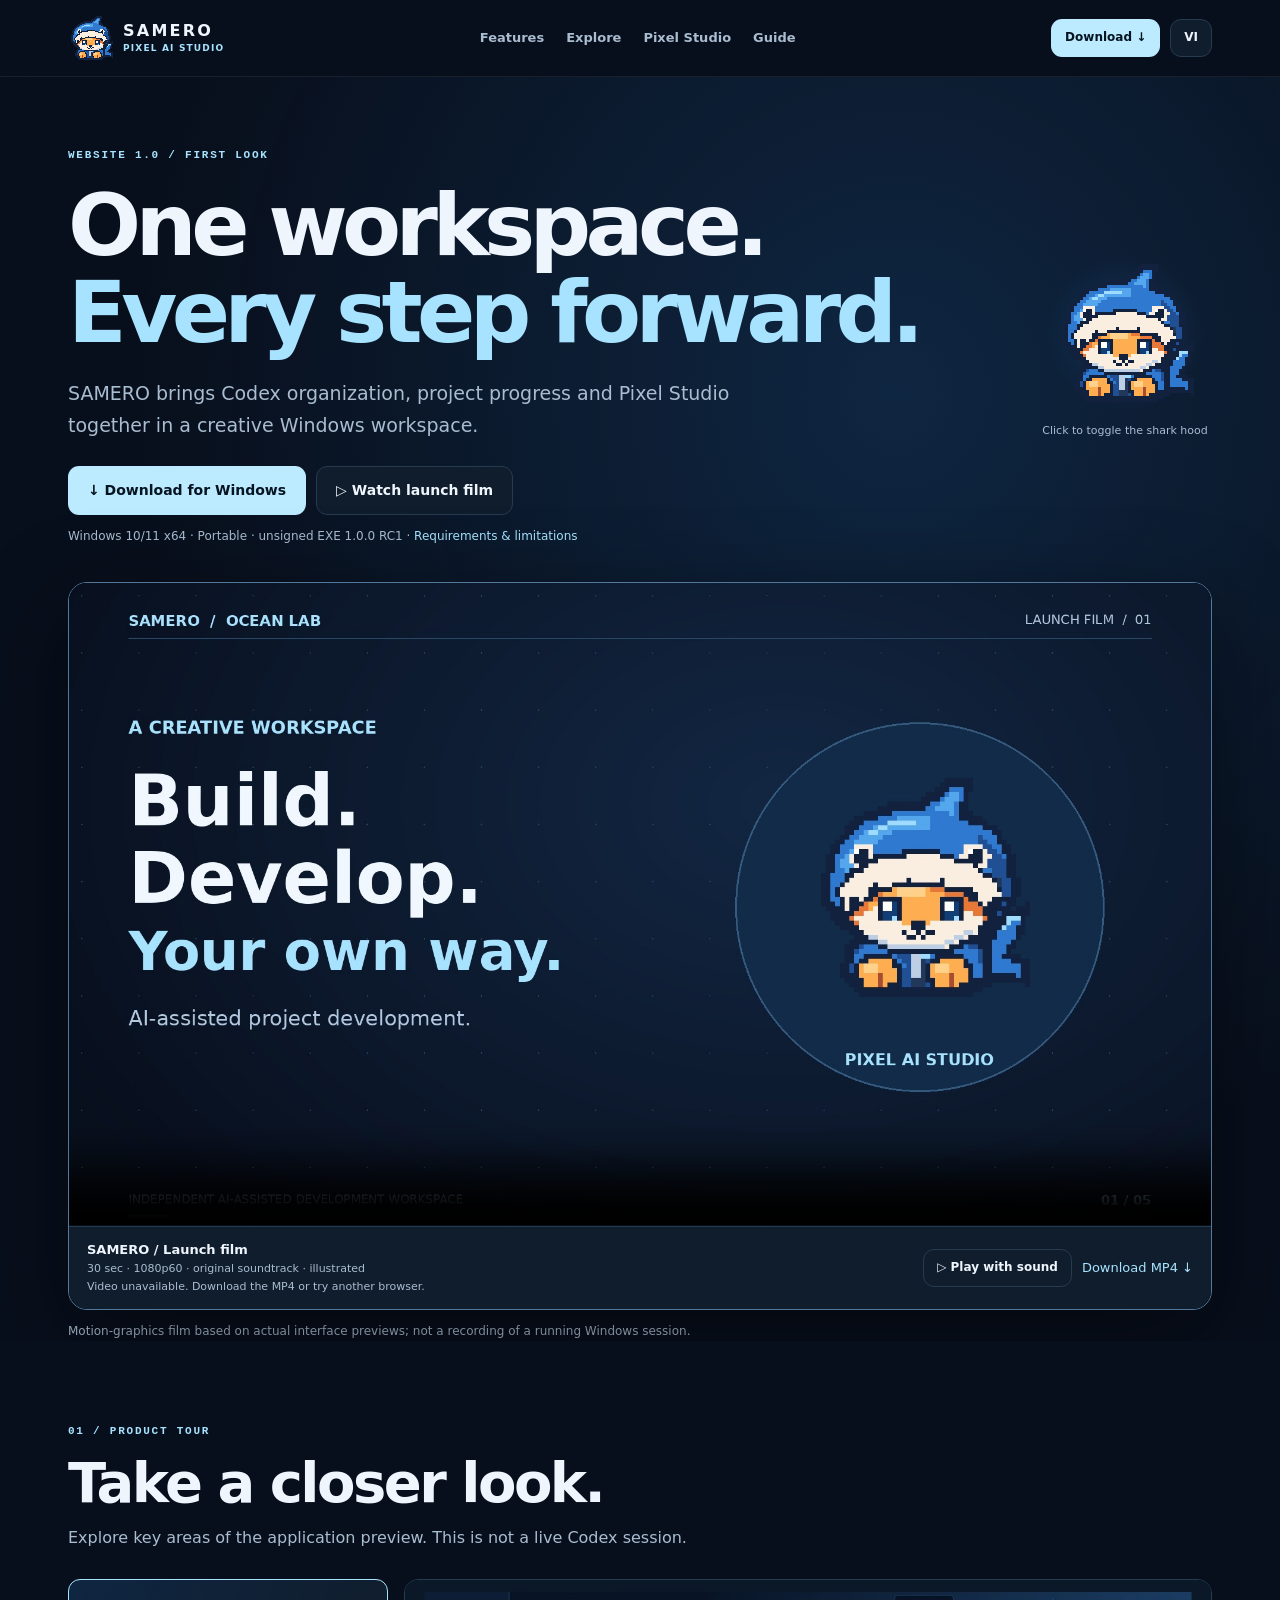
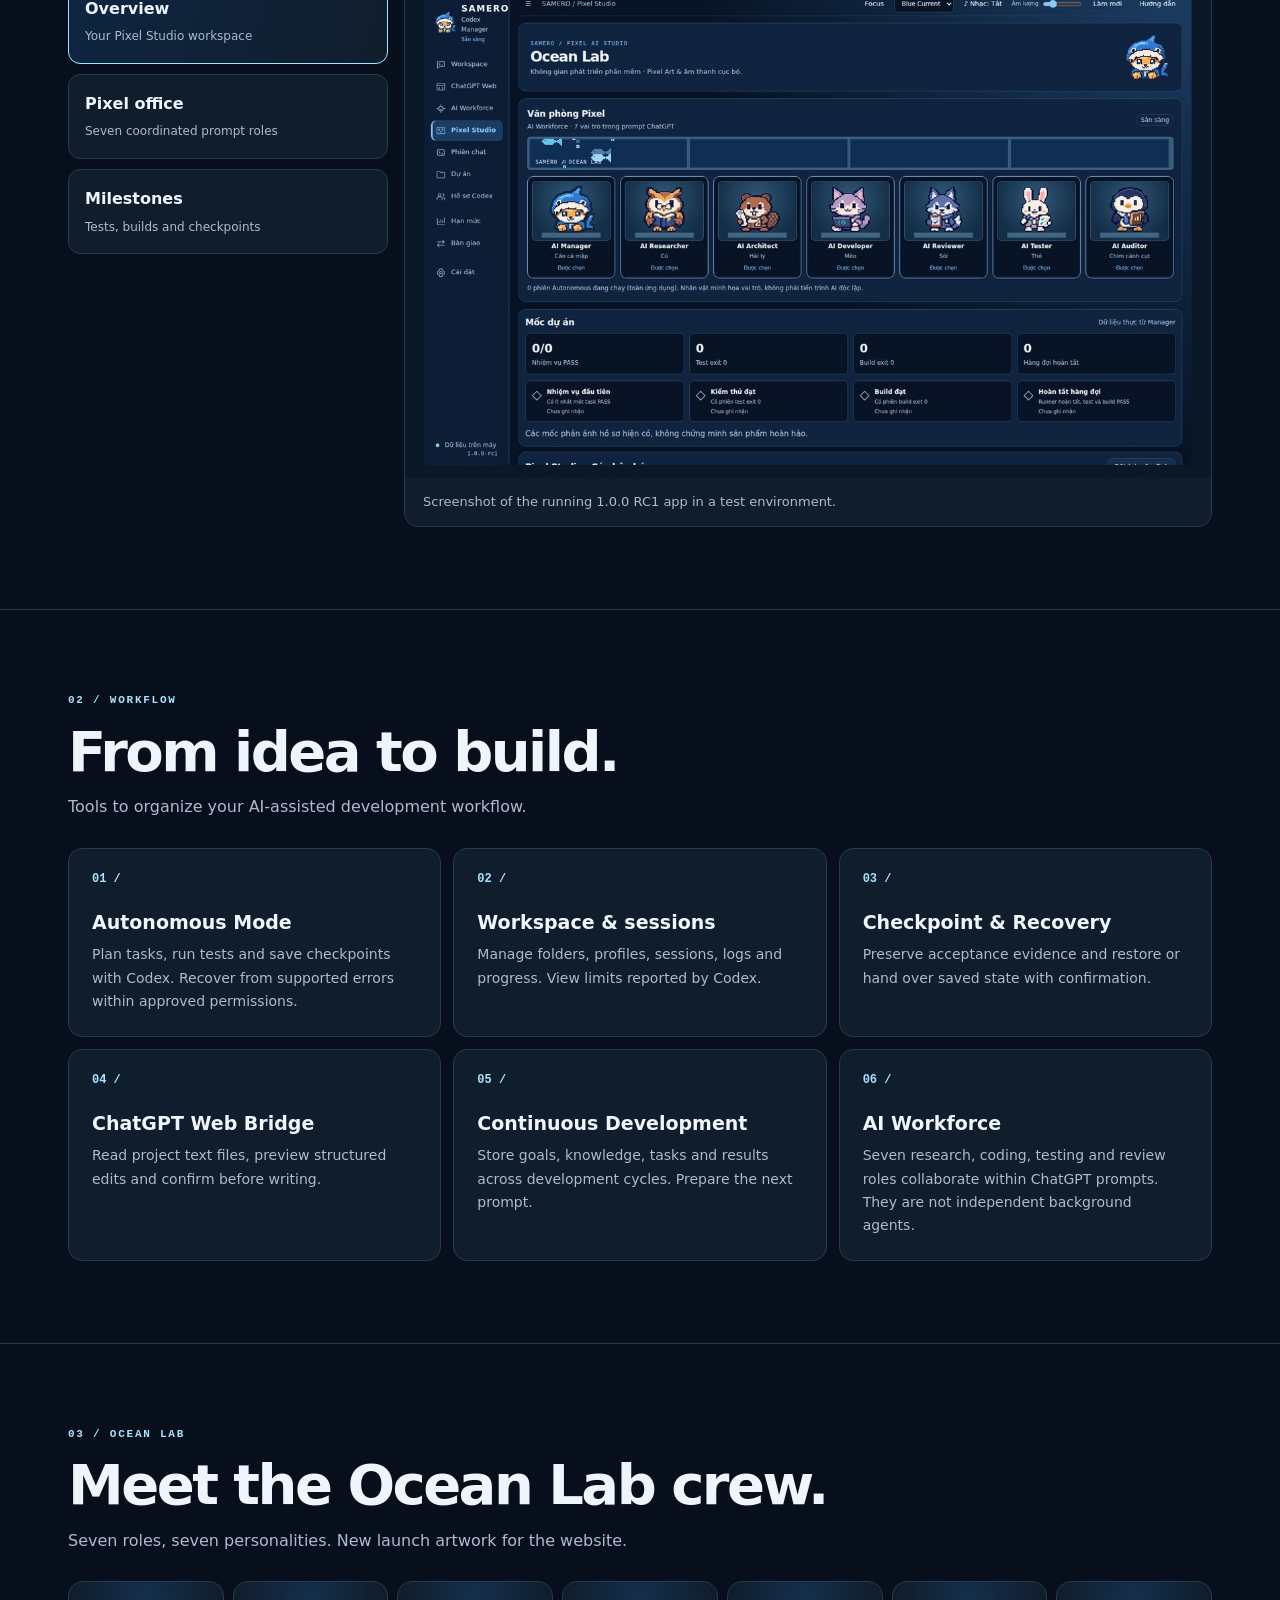
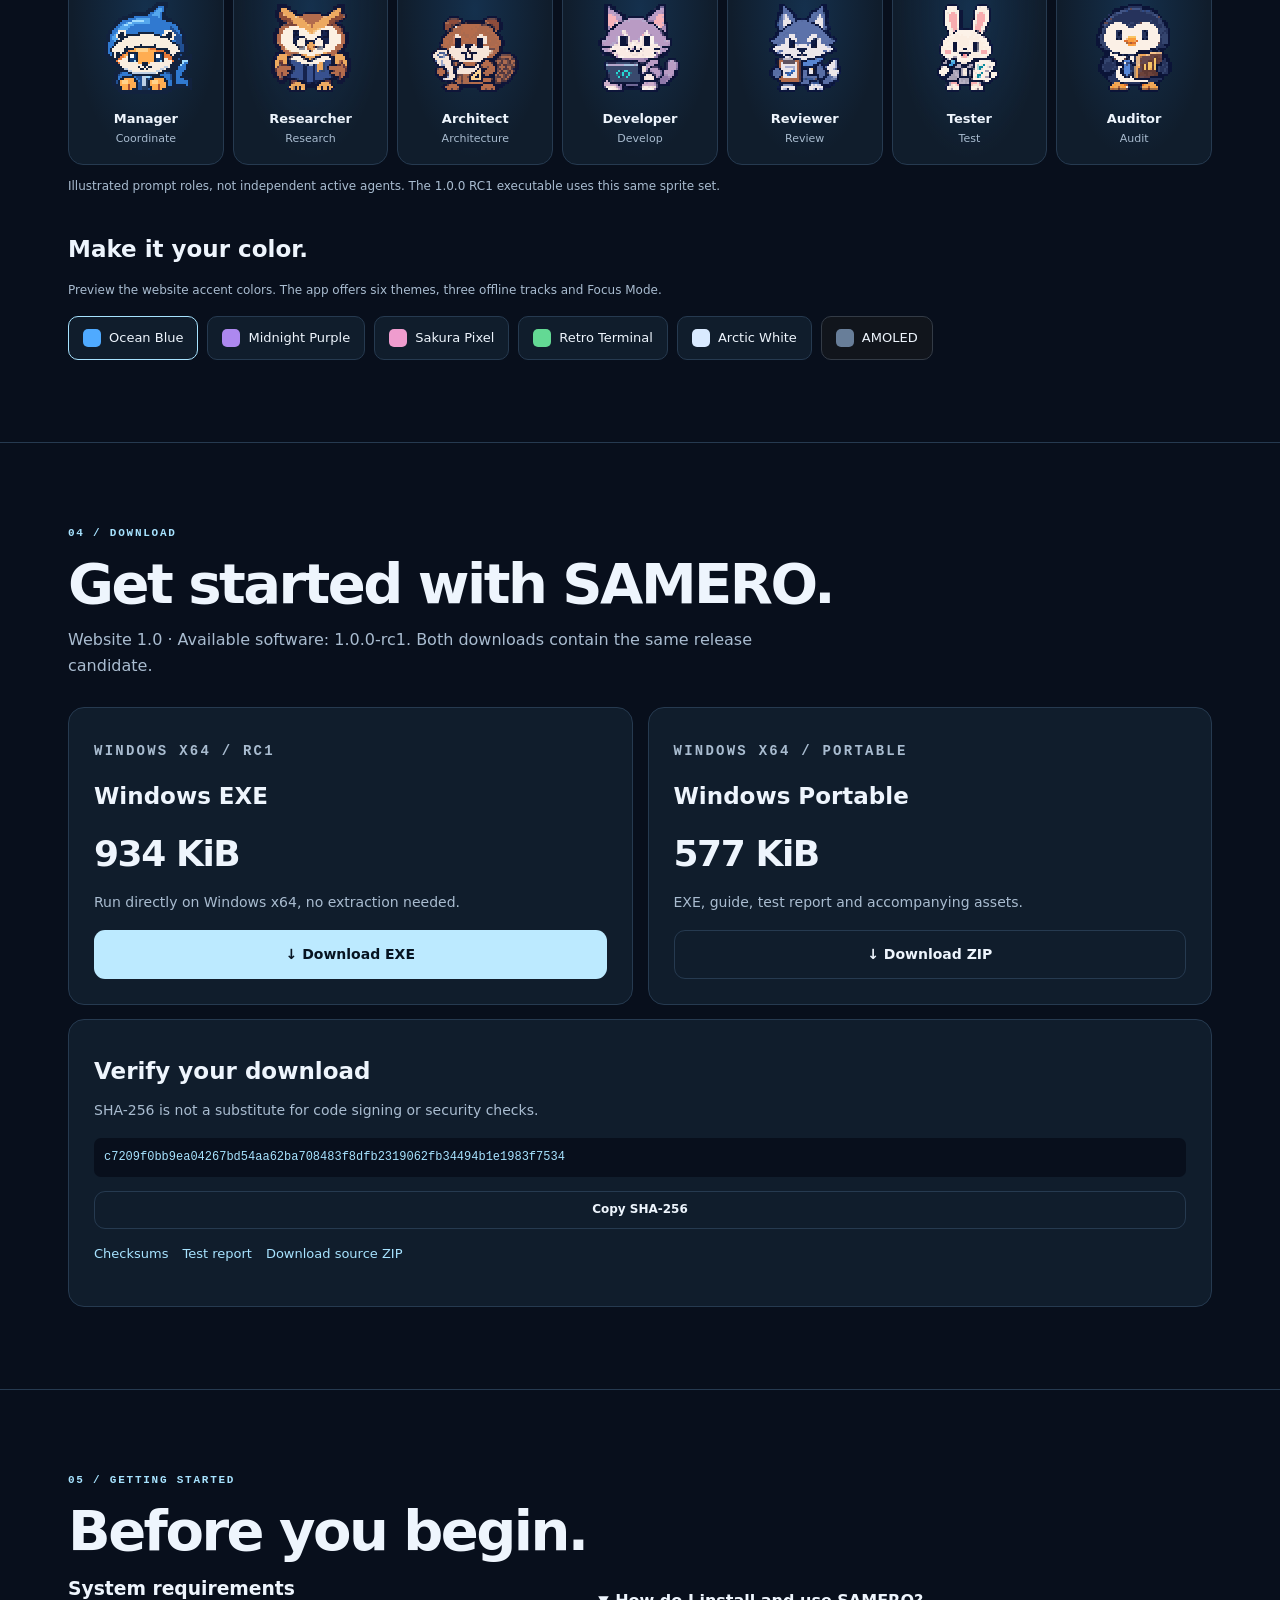
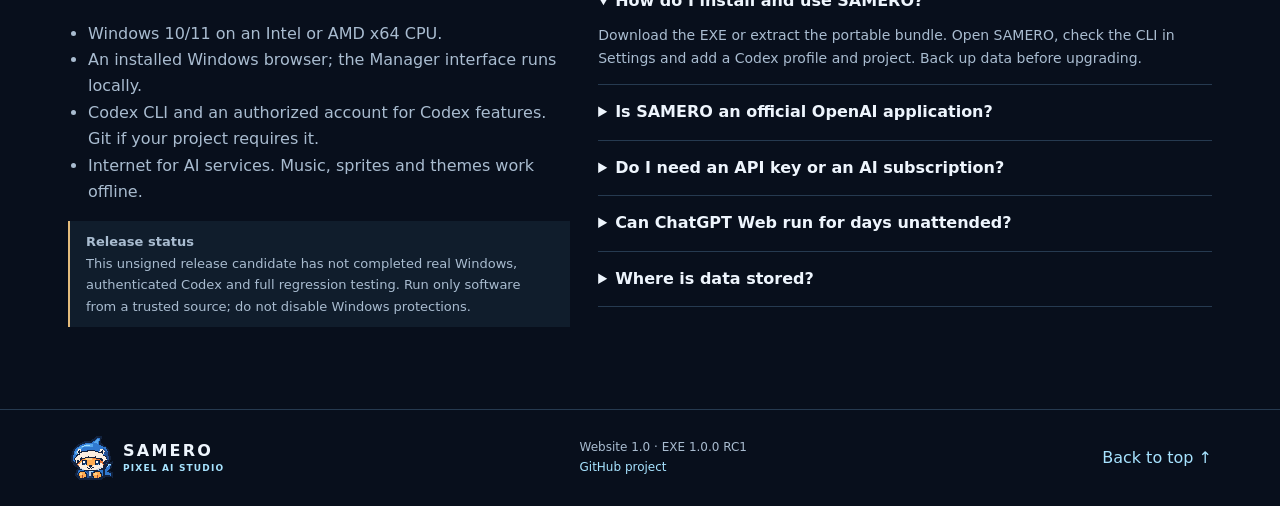
==== en.html @ ec768c24 "Release SAMERO 1.0.0 RC1: matching app, source, mascot artwork and website" ====
<!doctype html>
<html lang="en"><head><meta charset="utf-8"><meta name="viewport" content="width=device-width, initial-scale=1"><title>SAMERO — Pixel AI Studio | Website 1.0</title><meta name="description" content="SAMERO brings Codex organization, project progress and Pixel Studio together in a creative Windows workspace."><meta name="theme-color" content="#080f1c"><link rel="icon" type="image/x-icon" sizes="any" href="assets/brand-1.0.ico"><link rel="icon" type="image/png" sizes="48x48" href="assets/brand-1.0-normal.png"><link rel="shortcut icon" href="favicon.ico"><link rel="stylesheet" href="site-1.0.0.css"><link rel="canonical" href="https://rin231126.github.io/samero/en.html"><meta property="og:title" content="SAMERO — Pixel AI Studio"><meta property="og:description" content="SAMERO brings Codex organization, project progress and Pixel Studio together in a creative Windows workspace."><meta property="og:image" content="https://rin231126.github.io/samero/assets/film-poster-1.0.jpg"><meta property="og:type" content="website"></head>
<body data-theme="ocean" data-copy-success="Copied." data-copy-fallback="Hash selected. Press Ctrl+C." data-video-error="Video unavailable. Download the MP4 or try another browser."><a class="skip" href="#main">Skip to content</a><header class="top"><div class="wrap nav"><a class="brand" href="#top"><img src="assets/brand-1.0-normal.png" width="46" height="46" alt=""><span>SAMERO<small>PIXEL AI STUDIO</small></span></a><nav class="navlinks" aria-label="Navigation"><a href="#features">Features</a><a href="#explore">Explore</a><a href="#studio">Pixel Studio</a><a href="#faq">Guide</a></nav><div class="navright"><a class="btn primary compact" href="#download">Download ↓</a><a class="btn secondary compact" href="index.html" hreflang="vi">VI</a><details class="mobile"><summary>Menu</summary><div><a href="#features">Features</a><a href="#explore">Explore</a><a href="#studio">Pixel Studio</a><a href="#faq">Guide</a></div></details></div></div></header>
<main id="main"><section class="hero" id="top"><div class="wrap"><div class="hero-grid"><div><p class="eyebrow">WEBSITE 1.0 / FIRST LOOK</p><h1>One workspace.<br><em>Every step forward.</em></h1><p class="lead">SAMERO brings Codex organization, project progress and Pixel Studio together in a creative Windows workspace.</p><div class="actions"><a class="btn primary" href="#download">↓ Download for Windows</a><a class="btn secondary" id="watch" href="#video">▷ Watch launch film</a></div><p class="micro">Windows 10/11 x64 · Portable · unsigned EXE 1.0.0 RC1 · <a href="#requirements">Requirements & limitations</a></p></div><div class="mascot"><button id="mascot" type="button" aria-pressed="false" aria-label="Click to toggle the shark hood"><img id="mascot-img" src="assets/brand-1.0-normal.png" width="144" height="144" alt="SAMERO"></button><small>Click to toggle the shark hood</small></div></div>
<div class="film" id="video"><video id="film" controls playsinline preload="metadata" poster="assets/film-poster-1.0.jpg" width="1920" height="1080"><source src="assets/SAMERO-Film-1.0.0-rc1.mp4" type="video/mp4"><track kind="subtitles" srclang="en" label="English" src="assets/film-en-1.0.vtt" >Video is not supported by this browser.</video><div class="film-bar"><div><strong>SAMERO / Launch film</strong><span>30 sec · 1080p60 · original soundtrack · illustrated</span><span id="video-status" role="status"></span></div><div class="film-actions"><button class="btn secondary compact" id="play" type="button">▷ Play with sound</button><a download href="assets/SAMERO-Film-1.0.0-rc1.mp4">Download MP4 ↓</a></div></div></div><p class="micro">Motion-graphics film based on actual interface previews; not a recording of a running Windows session.</p></div></section>
<section class="section" id="explore"><div class="wrap"><p class="eyebrow">01 / PRODUCT TOUR</p><h2>Take a closer look.</h2><p class="intro">Explore key areas of the application preview. This is not a live Codex session.</p><div class="demo"><div class="tabs" role="group" aria-label="Take a closer look."><button class="tab" type="button" aria-pressed="true" data-image="assets/demo-1.0-0.jpg" data-caption="Screenshot of the running 1.0.0 RC1 app in a test environment."><strong>Overview</strong><span>Your Pixel Studio workspace</span></button><button class="tab" type="button" aria-pressed="false" data-image="assets/demo-1.0-1.jpg" data-caption="The same character artwork is used in the app and website."><strong>Pixel office</strong><span>Seven coordinated prompt roles</span></button><button class="tab" type="button" aria-pressed="false" data-image="assets/demo-1.0-2.jpg" data-caption="Test environment data, not the viewer's project status."><strong>Milestones</strong><span>Tests, builds and checkpoints</span></button></div><div class="demo-panel"><img id="demo-img" src="assets/demo-1.0-0.jpg" width="1200" height="740" loading="lazy" alt="Screenshot of the running 1.0.0 RC1 app in a test environment."><p id="demo-caption" class="caption" aria-live="polite">Screenshot of the running 1.0.0 RC1 app in a test environment.</p></div></div></div></section>
<section class="section divider" id="features"><div class="wrap"><p class="eyebrow">02 / WORKFLOW</p><h2>From idea to build.</h2><p class="intro">Tools to organize your AI-assisted development workflow.</p><div class="feature-grid"><article class="feature"><span class="number">01 /</span><h3>Autonomous Mode</h3><p>Plan tasks, run tests and save checkpoints with Codex. Recover from supported errors within approved permissions.</p></article>
<article class="feature"><span class="number">02 /</span><h3>Workspace &amp; sessions</h3><p>Manage folders, profiles, sessions, logs and progress. View limits reported by Codex.</p></article>
<article class="feature"><span class="number">03 /</span><h3>Checkpoint &amp; Recovery</h3><p>Preserve acceptance evidence and restore or hand over saved state with confirmation.</p></article>
<article class="feature"><span class="number">04 /</span><h3>ChatGPT Web Bridge</h3><p>Read project text files, preview structured edits and confirm before writing.</p></article>
<article class="feature"><span class="number">05 /</span><h3>Continuous Development</h3><p>Store goals, knowledge, tasks and results across development cycles. Prepare the next prompt.</p></article>
<article class="feature"><span class="number">06 /</span><h3>AI Workforce</h3><p>Seven research, coding, testing and review roles collaborate within ChatGPT prompts. They are not independent background agents.</p></article></div></div></section>
<section class="section divider" id="studio"><div class="wrap"><p class="eyebrow">03 / OCEAN LAB</p><h2>Meet the Ocean Lab crew.</h2><p class="intro">Seven roles, seven personalities. New launch artwork for the website.</p><div class="team"><div class="role"><img src="assets/brand-1.0-normal.png" width="96" height="96" loading="lazy" alt=""><strong>Manager</strong><small>Coordinate</small></div><div class="role"><img src="assets/crew-1.0-owl.png" width="96" height="96" loading="lazy" alt=""><strong>Researcher</strong><small>Research</small></div><div class="role"><img src="assets/crew-1.0-beaver.png" width="96" height="96" loading="lazy" alt=""><strong>Architect</strong><small>Architecture</small></div><div class="role"><img src="assets/crew-1.0-cat.png" width="96" height="96" loading="lazy" alt=""><strong>Developer</strong><small>Develop</small></div><div class="role"><img src="assets/crew-1.0-wolf.png" width="96" height="96" loading="lazy" alt=""><strong>Reviewer</strong><small>Review</small></div><div class="role"><img src="assets/crew-1.0-rabbit.png" width="96" height="96" loading="lazy" alt=""><strong>Tester</strong><small>Test</small></div><div class="role"><img src="assets/crew-1.0-penguin.png" width="96" height="96" loading="lazy" alt=""><strong>Auditor</strong><small>Audit</small></div></div><p class="micro">Illustrated prompt roles, not independent active agents. The 1.0.0 RC1 executable uses this same sprite set.</p><div class="themes-head"><h3>Make it your color.</h3><p class="micro">Preview the website accent colors. The app offers six themes, three offline tracks and Focus Mode.</p><div class="theme-row" role="group" aria-label="Make it your color."><button type="button" class="theme" aria-pressed="true" data-theme="ocean"><i style="--swatch:#4faaff"></i>Ocean Blue</button><button type="button" class="theme" aria-pressed="false" data-theme="purple"><i style="--swatch:#ad88ef"></i>Midnight Purple</button><button type="button" class="theme" aria-pressed="false" data-theme="sakura"><i style="--swatch:#ef9cce"></i>Sakura Pixel</button><button type="button" class="theme" aria-pressed="false" data-theme="retro"><i style="--swatch:#63d994"></i>Retro Terminal</button><button type="button" class="theme" aria-pressed="false" data-theme="arctic"><i style="--swatch:#d9eaff"></i>Arctic White</button><button type="button" class="theme" aria-pressed="false" data-theme="amoled"><i style="--swatch:#687e99"></i>AMOLED</button></div></div></div></section>
<section class="section divider" id="download"><div class="wrap"><p class="eyebrow">04 / DOWNLOAD</p><h2>Get started with SAMERO.</h2><p class="intro">Website 1.0 · Available software: 1.0.0-rc1. Both downloads contain the same release candidate.</p><div class="downloads"><article class="card"><p class="eyebrow">WINDOWS X64 / RC1</p><h3>Windows EXE</h3><div class="size">934 KiB</div><p>Run directly on Windows x64, no extraction needed.</p><a class="btn primary" download href="downloads/SAMERO-1.0.0-rc1.exe">↓ Download EXE</a></article><article class="card"><p class="eyebrow">WINDOWS X64 / PORTABLE</p><h3>Windows Portable</h3><div class="size">577 KiB</div><p>EXE, guide, test report and accompanying assets.</p><a class="btn secondary" download href="downloads/SAMERO-1.0.0-rc1-Portable.zip">↓ Download ZIP</a></article></div><div class="card hash"><h3>Verify your download</h3><p>SHA-256 is not a substitute for code signing or security checks.</p><code id="hash">c7209f0bb9ea04267bd54aa62ba708483f8dfb2319062fb34494b1e1983f7534</code><div class="hash-links"><button type="button" id="copy" class="btn secondary compact">Copy SHA-256</button><a download href="downloads/SHA256SUMS-1.0.0-rc1.txt">Checksums</a><a download href="downloads/TEST-RESULTS-1.0.0-rc1.txt">Test report</a><a download href="downloads/SAMERO-1.0.0-rc1-Source.zip">Download source ZIP</a></div><p id="copy-result" role="status"></p></div></div></section>
<section class="section divider" id="faq"><div class="wrap"><p class="eyebrow">05 / GETTING STARTED</p><h2>Before you begin.</h2><div class="faqgrid"><div id="requirements"><h3>System requirements</h3><ul><li>Windows 10/11 on an Intel or AMD x64 CPU.</li><li>An installed Windows browser; the Manager interface runs locally.</li><li>Codex CLI and an authorized account for Codex features. Git if your project requires it.</li><li>Internet for AI services. Music, sprites and themes work offline.</li></ul><div class="notice"><strong>Release status</strong><p>This unsigned release candidate has not completed real Windows, authenticated Codex and full regression testing. Run only software from a trusted source; do not disable Windows protections.</p></div></div><div class="faq"><details open=""><summary>How do I install and use SAMERO?</summary><p>Download the EXE or extract the portable bundle. Open SAMERO, check the CLI in Settings and add a Codex profile and project. Back up data before upgrading.</p></details><details><summary>Is SAMERO an official OpenAI application?</summary><p>No. SAMERO is an independent workflow tool for Codex and ChatGPT, not an official OpenAI product.</p></details><details><summary>Do I need an API key or an AI subscription?</summary><p>SAMERO does not provide AI access or extra limits. Codex and ChatGPT remain subject to their providers’ accounts, limits and terms.</p></details><details><summary>Can ChatGPT Web run for days unattended?</summary><p>Local Bridge and Continuous Development are assisted workflows: send a prompt, receive edits, confirm and record progress. They do not automate the ChatGPT website or run independent agents 24/7. Autonomous Mode uses Codex App Server and depends on permissions, limits, connectivity and test results.</p></details><details><summary>Where is data stored?</summary><p>Manager metadata is stored locally under %LOCALAPPDATA%\SAMERO Codex Manager. CLI history is managed by Codex. AI services may process submitted content. This site has no sign-in forms or analytics.</p></details></div></div></div></section></main><footer class="footer"><div class="wrap"><a class="brand" href="#top"><img src="assets/brand-1.0-normal.png" width="46" height="46" alt=""><span>SAMERO<small>PIXEL AI STUDIO</small></span></a><p>Website 1.0 · EXE 1.0.0 RC1<br><a href="https://github.com/rin231126/samero">GitHub project</a></p><a href="#top">Back to top ↑</a></div></footer><script src="site-1.0.0.js" defer></script></body></html>
---- site-1.0.0.css ----
:root{color-scheme:dark;--bg:#080f1c;--panel:#101d2c;--line:#263a50;--text:#eef5fd;--muted:#a9bcd0;--accent:#a7e3ff;--glow:#2165a844;--btn:#bceaff;--shadow:#0007}*{box-sizing:border-box}html{scroll-behavior:smooth;scroll-padding-top:88px}body{margin:0;color:var(--text);background:var(--bg);font:16px/1.65 system-ui,-apple-system,"Segoe UI",sans-serif}a{color:var(--accent);text-decoration:none}button{font:inherit;cursor:pointer}button,a,summary{touch-action:manipulation}button:focus-visible,a:focus-visible,summary:focus-visible{outline:3px solid var(--accent);outline-offset:4px}a:hover{text-decoration:underline}h1,h2,h3,p{margin:0}img,video{max-width:100%}img{display:block}.wrap{max-width:1200px;margin:auto;padding:0 28px}.skip{position:fixed;top:-100px;left:10px;padding:10px;background:var(--panel);z-index:100}.skip:focus{top:10px}.top{position:sticky;top:0;z-index:20;border-bottom:1px solid #ffffff12;background:#080f1ced;backdrop-filter:blur(16px)}.nav{display:flex;align-items:center;justify-content:space-between;min-height:76px;gap:16px}.brand{display:flex;align-items:center;gap:9px;font-weight:900;letter-spacing:.14em;line-height:1.1;color:var(--text);flex-shrink:0}.brand img{width:46px;height:46px;image-rendering:pixelated}.brand small{display:block;font-size:9px;letter-spacing:.13em;margin-top:5px;color:var(--accent)}.navlinks{display:flex;gap:22px;align-items:center;font-size:13px;font-weight:650}.navlinks a{color:var(--muted)}.navright{display:flex;align-items:center;gap:10px}.btn{border:1px solid transparent;border-radius:11px;padding:12px 19px;font-size:14px;font-weight:800;display:inline-flex;align-items:center;justify-content:center;gap:8px;transition:transform .22s cubic-bezier(.2,.8,.2,1),background .2s,border-color .2s;color:var(--text);background:var(--panel)}.btn:hover{transform:translateY(-2px);text-decoration:none}.primary{background:var(--btn);color:#071421}.secondary{border-color:var(--line)}.compact{padding:8px 13px;font-size:12px}.mobile{display:none}.hero{position:relative;isolation:isolate;padding:70px 0 0;overflow:hidden}.hero:before{content:"";position:absolute;z-index:-1;inset:0;background:radial-gradient(ellipse at 70% 25%,var(--glow),transparent 60%),linear-gradient(0deg,var(--bg),transparent 30%);pointer-events:none}.hero-grid{display:grid;grid-template-columns:1fr 174px;gap:30px;align-items:center;margin-bottom:36px}.eyebrow{font:700 11px/1.5 ui-monospace,Consolas,monospace;color:var(--accent);letter-spacing:.16em;text-transform:uppercase}.hero h1{font-size:clamp(43px,6.9vw,86px);line-height:1.02;letter-spacing:-.065em;margin:18px 0 20px;max-width:900px}.hero h1 em{font-style:normal;color:var(--accent)}.lead{max-width:680px;color:var(--muted);font-size:clamp(15px,1.6vw,19px);line-height:1.7}.actions{display:flex;flex-wrap:wrap;gap:10px;margin-top:24px}.micro{font-size:12px;color:var(--muted);margin-top:12px}.mascot{display:grid;justify-items:center;gap:9px}.mascot button{width:160px;height:160px;background:radial-gradient(circle,var(--glow),transparent 70%);border:0;padding:8px;border-radius:25px}.mascot img{width:144px;height:144px;image-rendering:pixelated;transition:transform .25s}.mascot button:hover img{transform:translateY(-5px)}.mascot small{font-size:11px;color:var(--muted);text-align:center}.film{border:1px solid #52799b;border-radius:19px;background:#080f1c;overflow:hidden;box-shadow:0 28px 95px var(--shadow);position:relative}.film video{display:block;width:100%;height:auto;aspect-ratio:16/9;background:#080f1c;object-fit:contain}.film-bar{display:flex;align-items:center;justify-content:space-between;gap:15px;padding:12px 18px;border-top:1px solid var(--line);background:var(--panel);font-size:13px}.film-bar span{display:block;color:var(--muted);font-size:11px}.film-actions{display:flex;align-items:center;gap:10px;flex-wrap:wrap}.film-actions button{font-size:12px}.section{padding:82px 0}.section h2{font-size:clamp(31px,4.6vw,56px);line-height:1.1;letter-spacing:-.045em;margin:12px 0}.section .intro{color:var(--muted);max-width:720px;margin-bottom:27px}.divider{border-top:1px solid var(--line)}.demo{display:grid;grid-template-columns:320px minmax(0,1fr);gap:16px}.tabs{display:grid;gap:10px;align-content:start}.tab{text-align:left;border:1px solid var(--line);background:var(--panel);color:var(--text);padding:16px;border-radius:12px;display:grid;gap:5px;transition:border-color .2s,background .2s}.tab[aria-pressed=true]{border-color:var(--accent);background:linear-gradient(110deg,var(--glow),var(--panel))}.tab span{font-size:12px;color:var(--muted)}.demo-panel{border:1px solid var(--line);border-radius:14px;background:var(--panel);overflow:hidden;min-width:0}.demo-panel img{width:100%;height:auto;aspect-ratio:1500/925;object-fit:contain;background:#0a1626}.demo-panel .caption{padding:14px 18px;font-size:13px;color:var(--muted)}.feature-grid{display:grid;grid-template-columns:repeat(3,1fr);gap:12px}.feature{border:1px solid var(--line);background:var(--panel);border-radius:14px;padding:23px;min-width:0;transition:transform .22s,border-color .22s}.feature:hover{transform:translateY(-3px);border-color:var(--accent)}.feature .number{font:700 12px monospace;color:var(--accent);display:block;margin-bottom:24px}.feature h3{font-size:19px;line-height:1.3;margin-bottom:9px}.feature p{font-size:14px;color:var(--muted)}.team{display:grid;grid-template-columns:repeat(7,minmax(0,1fr));gap:9px}.role{display:flex;flex-direction:column;align-items:center;text-align:center;padding:18px 4px 16px;border:1px solid var(--line);background:radial-gradient(ellipse at 50% 15%,var(--glow),transparent 68%),var(--panel);border-radius:15px;min-width:0;transition:transform .25s,border-color .25s}.role img{width:96px;height:96px;image-rendering:pixelated;object-fit:contain;margin-bottom:12px;transition:transform .25s}.role:hover{transform:translateY(-4px);border-color:var(--accent)}.role:hover img{transform:translateY(-4px)}.role strong{font-size:13px}.role small{font-size:11px;color:var(--muted)}.theme-row{display:flex;flex-wrap:wrap;gap:9px;margin-top:16px}.theme{padding:10px 14px;border-radius:10px;border:1px solid var(--line);background:var(--panel);color:var(--text);font-size:13px;display:flex;align-items:center;gap:8px}.theme i{width:18px;height:18px;border-radius:5px;background:var(--swatch)}.theme[aria-pressed=true]{border-color:var(--accent)}.themes-head{margin-top:34px}.themes-head h3{font-size:23px}.downloads{display:grid;grid-template-columns:1fr 1fr;gap:15px}.card{background:var(--panel);border:1px solid var(--line);border-radius:16px;padding:25px;min-width:0}.card h3{font-size:23px;margin:8px 0}.card p{font-size:14px;color:var(--muted);margin:8px 0 16px}.card .btn{width:100%}.card .size{font-size:36px;font-weight:850;letter-spacing:-.04em}.hash{margin-top:14px}.hash code{display:block;overflow-wrap:anywhere;padding:10px;background:var(--bg);border-radius:7px;font:12px/1.6 monospace;color:var(--accent)}.hash-links{display:flex;flex-wrap:wrap;gap:14px;align-items:center;margin-top:14px;font-size:13px}.faqgrid{display:grid;grid-template-columns:.9fr 1.1fr;gap:28px}.faqgrid ul{color:var(--muted);padding-left:20px}.notice{border-left:2px solid #e3bb7c;padding:10px 16px;background:var(--panel);font-size:13px;color:var(--muted)}.faq details{border-bottom:1px solid var(--line);padding:14px 0}.faq summary{font-weight:700;cursor:pointer}.faq p{color:var(--muted);font-size:14px;margin-top:10px}.footer{border-top:1px solid var(--line);padding:25px 0}.footer .wrap{display:flex;align-items:center;justify-content:space-between;gap:14px;flex-wrap:wrap}.footer p{font-size:12px;color:var(--muted)}[data-theme=purple]{--accent:#d6c5ff;--btn:#dccbff;--glow:#7040b944}[data-theme=sakura]{--accent:#ffcbdf;--btn:#ffd6ec;--glow:#b24e8044}[data-theme=retro]{--accent:#a2ffb6;--btn:#bcffd0;--glow:#219e4844}[data-theme=arctic]{--accent:#d3eaff;--btn:#e0f0ff;--glow:#4f9aeb44}[data-theme=amoled]{--bg:#000;--panel:#11151c;--line:#333b46;--glow:#303f6044}@media(max-width:920px){.navlinks{display:none}.mobile{display:block;position:relative;font-size:13px;color:var(--muted)}.mobile summary{cursor:pointer}.mobile div{position:absolute;right:0;top:32px;background:var(--panel);border:1px solid var(--line);border-radius:10px;padding:14px;display:grid;gap:12px;min-width:165px}.team{grid-template-columns:repeat(4,1fr)}.demo{grid-template-columns:1fr}.tabs{grid-template-columns:repeat(3,1fr)}.section{padding:58px 0}.hero{padding-top:47px}}@media(max-width:600px){.wrap{padding:0 17px}.nav{min-height:66px;gap:7px}.brand{font-size:14px;gap:5px}.brand img{width:35px;height:35px}.brand small{font-size:7px}.navright{gap:7px}.compact{padding:7px 9px;font-size:11px}.mobile{font-size:11px}.hero-grid{grid-template-columns:1fr;gap:12px;margin-bottom:24px}.hero h1{font-size:clamp(39px,10vw,59px)}.mascot{display:none}.actions .btn{flex:1;min-width:140px}.film{border-radius:12px}.film-bar{flex-direction:column;align-items:flex-start;padding:12px}.film-actions{width:100%;justify-content:space-between}.feature-grid,.downloads,.faqgrid{grid-template-columns:1fr}.tabs{grid-template-columns:1fr}.tab{padding:10px 13px}.team{grid-template-columns:repeat(3,1fr)}.role img{width:76px;height:76px}.role strong{font-size:12px}.role small{font-size:10px}.section{padding:48px 0}.card{padding:18px}}@media(prefers-reduced-motion:reduce){html{scroll-behavior:auto}*,*::before,*::after{animation:none!important;transition:none!important}}

@media(max-width:600px){.mascot{display:flex;justify-content:flex-start;align-items:center;gap:10px}.mascot button{width:72px;height:72px;padding:4px}.mascot img{width:64px;height:64px}.mascot small{text-align:left}.hero-grid{gap:10px}}
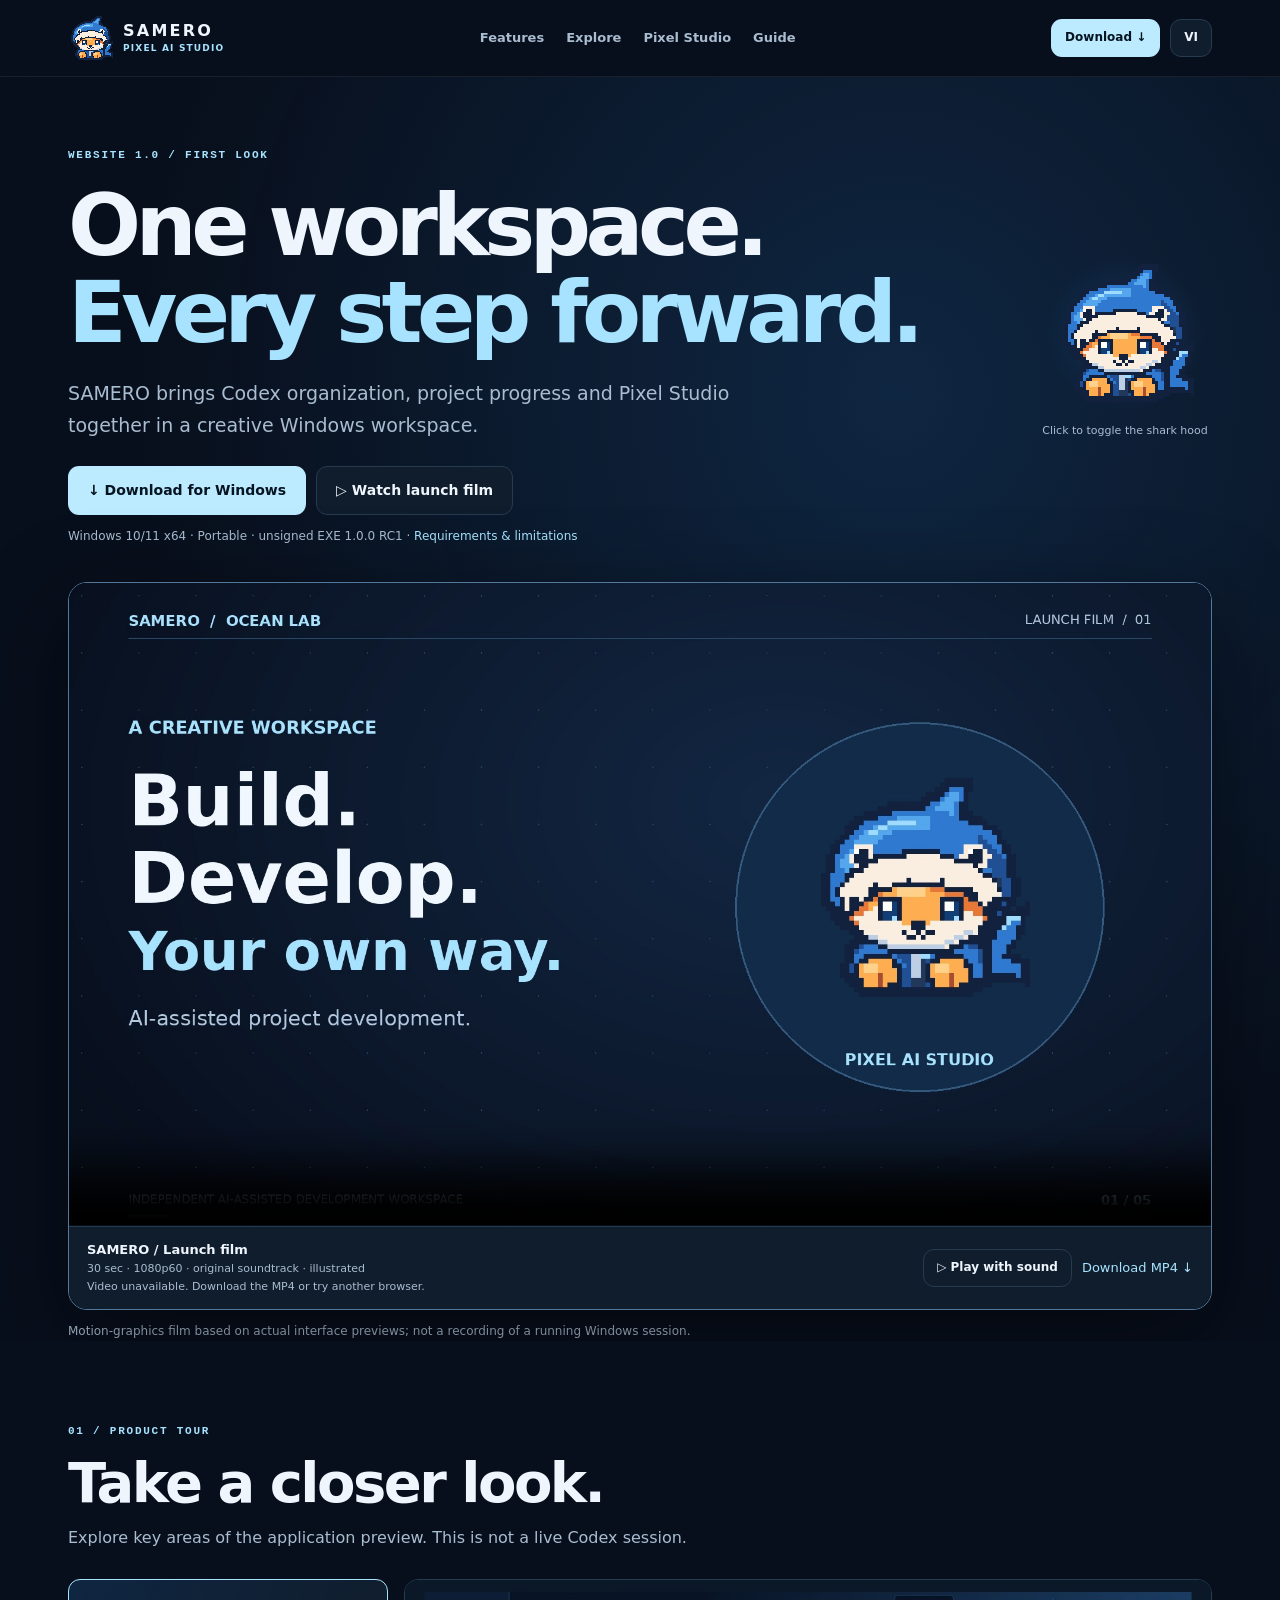
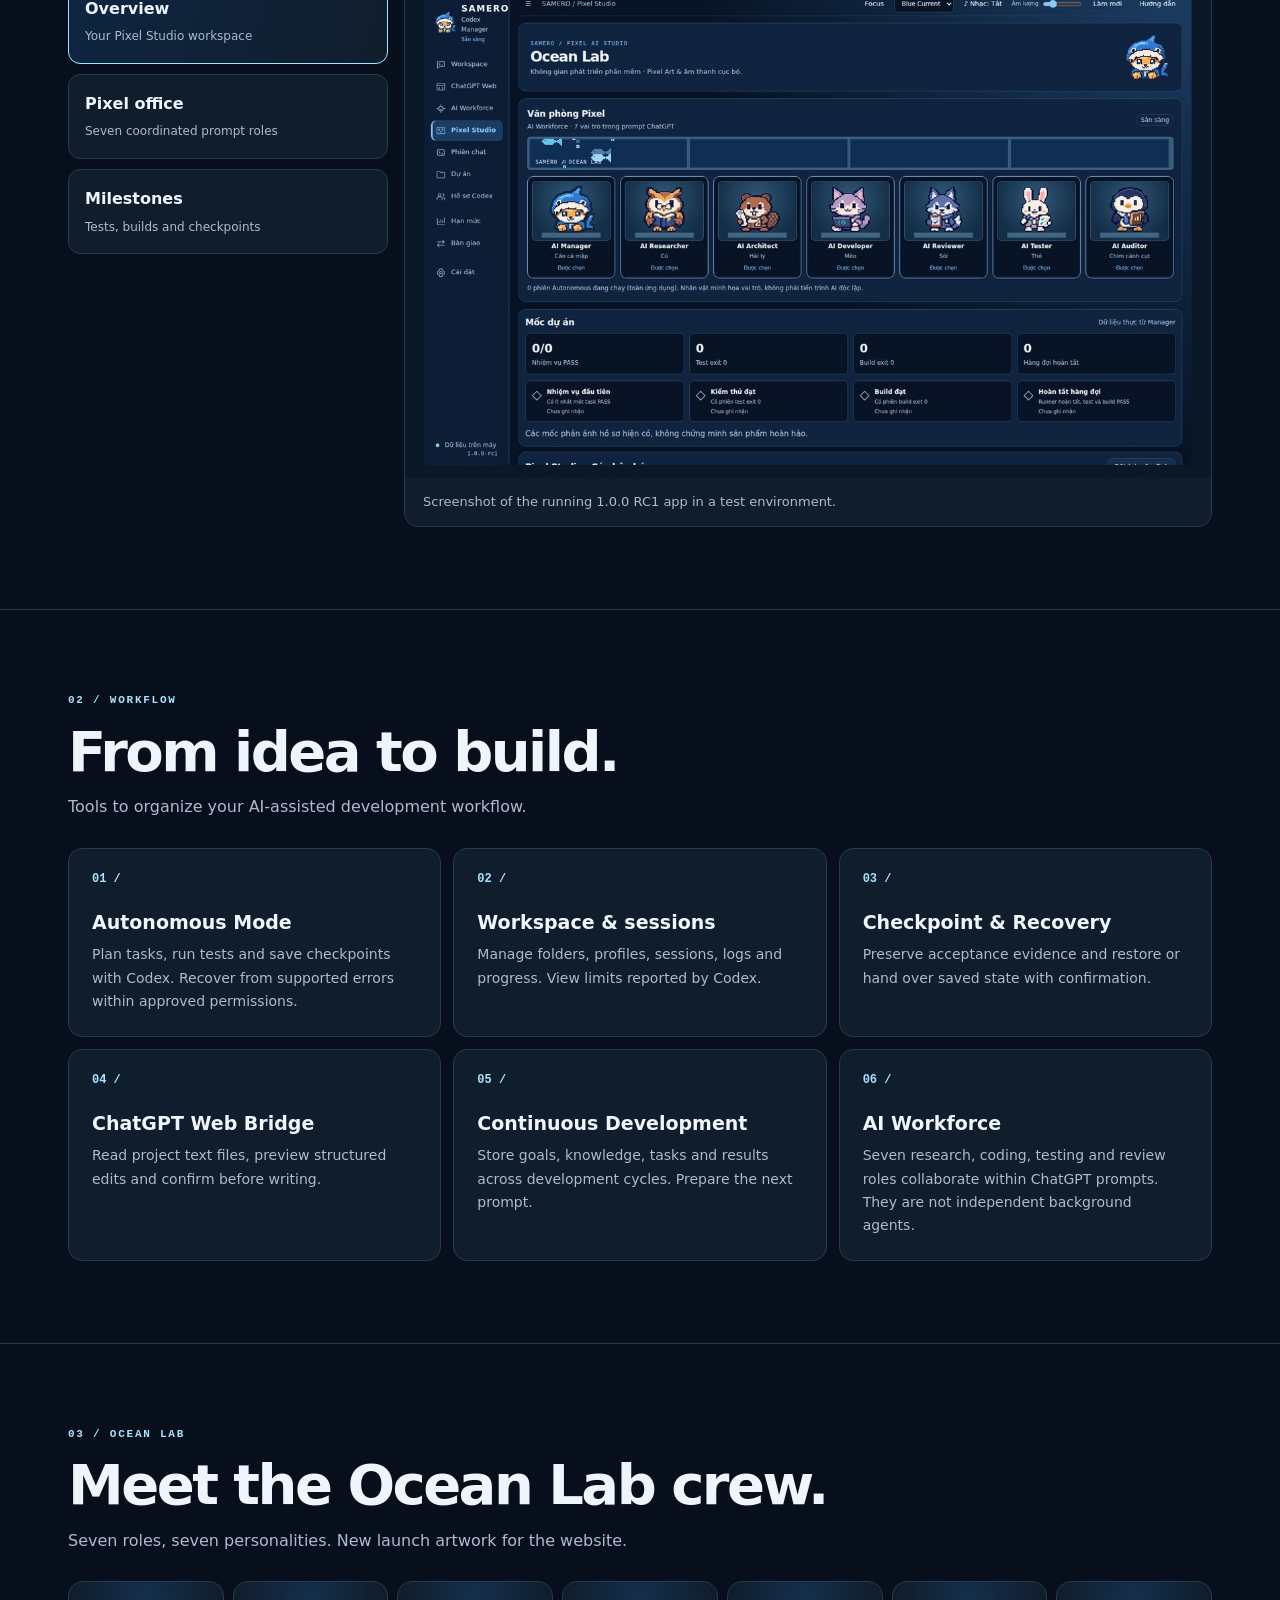
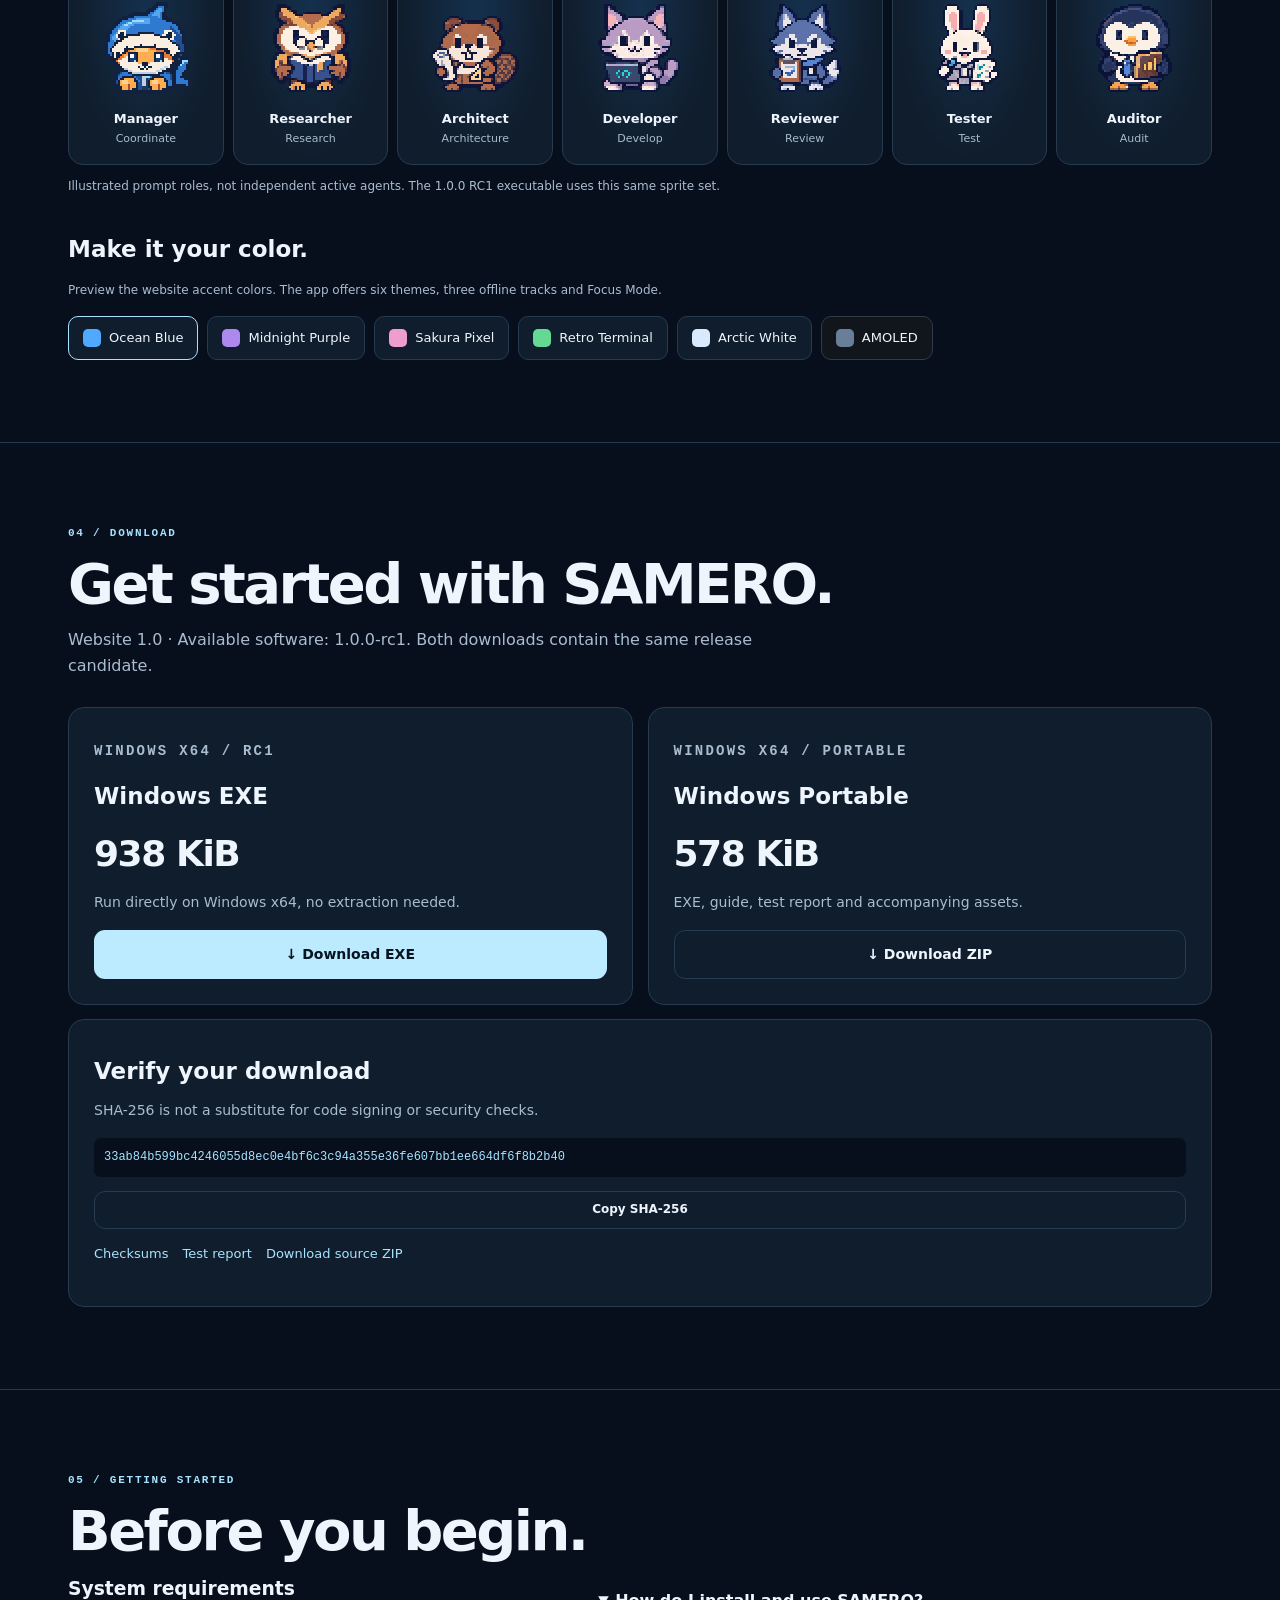
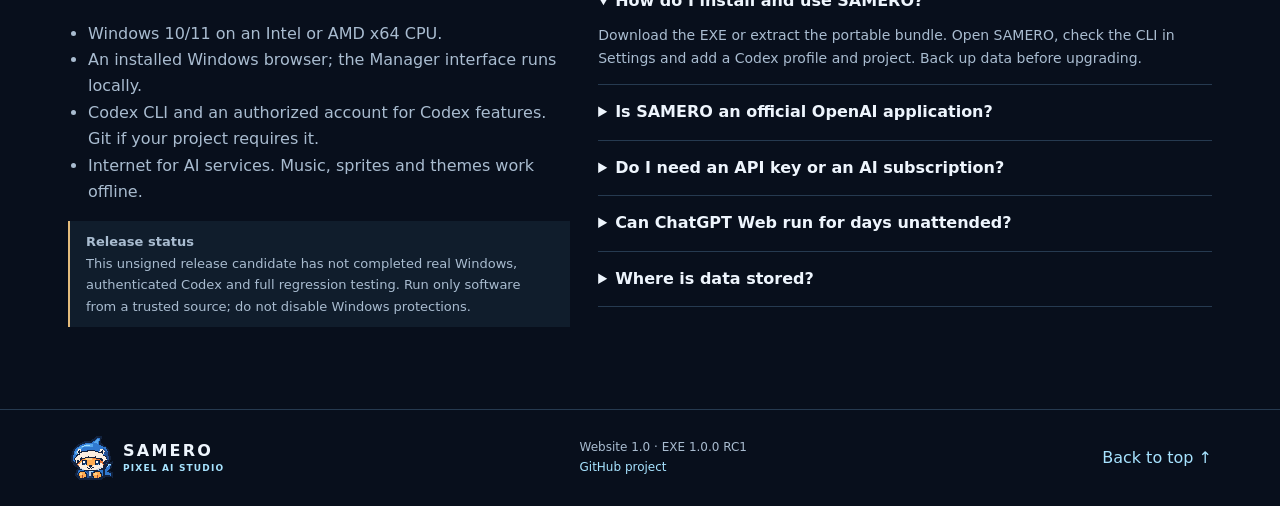
==== commit aa7a9192: "Release SAMERO 1.0.0 RC1: matching app, source, mascot artwork and website" ====
--- a/en.html
+++ b/en.html
@@ -11,5 +11,5 @@
 <article class="feature"><span class="number">05 /</span><h3>Continuous Development</h3><p>Store goals, knowledge, tasks and results across development cycles. Prepare the next prompt.</p></article>
 <article class="feature"><span class="number">06 /</span><h3>AI Workforce</h3><p>Seven research, coding, testing and review roles collaborate within ChatGPT prompts. They are not independent background agents.</p></article></div></div></section>
 <section class="section divider" id="studio"><div class="wrap"><p class="eyebrow">03 / OCEAN LAB</p><h2>Meet the Ocean Lab crew.</h2><p class="intro">Seven roles, seven personalities. New launch artwork for the website.</p><div class="team"><div class="role"><img src="assets/brand-1.0-normal.png" width="96" height="96" loading="lazy" alt=""><strong>Manager</strong><small>Coordinate</small></div><div class="role"><img src="assets/crew-1.0-owl.png" width="96" height="96" loading="lazy" alt=""><strong>Researcher</strong><small>Research</small></div><div class="role"><img src="assets/crew-1.0-beaver.png" width="96" height="96" loading="lazy" alt=""><strong>Architect</strong><small>Architecture</small></div><div class="role"><img src="assets/crew-1.0-cat.png" width="96" height="96" loading="lazy" alt=""><strong>Developer</strong><small>Develop</small></div><div class="role"><img src="assets/crew-1.0-wolf.png" width="96" height="96" loading="lazy" alt=""><strong>Reviewer</strong><small>Review</small></div><div class="role"><img src="assets/crew-1.0-rabbit.png" width="96" height="96" loading="lazy" alt=""><strong>Tester</strong><small>Test</small></div><div class="role"><img src="assets/crew-1.0-penguin.png" width="96" height="96" loading="lazy" alt=""><strong>Auditor</strong><small>Audit</small></div></div><p class="micro">Illustrated prompt roles, not independent active agents. The 1.0.0 RC1 executable uses this same sprite set.</p><div class="themes-head"><h3>Make it your color.</h3><p class="micro">Preview the website accent colors. The app offers six themes, three offline tracks and Focus Mode.</p><div class="theme-row" role="group" aria-label="Make it your color."><button type="button" class="theme" aria-pressed="true" data-theme="ocean"><i style="--swatch:#4faaff"></i>Ocean Blue</button><button type="button" class="theme" aria-pressed="false" data-theme="purple"><i style="--swatch:#ad88ef"></i>Midnight Purple</button><button type="button" class="theme" aria-pressed="false" data-theme="sakura"><i style="--swatch:#ef9cce"></i>Sakura Pixel</button><button type="button" class="theme" aria-pressed="false" data-theme="retro"><i style="--swatch:#63d994"></i>Retro Terminal</button><button type="button" class="theme" aria-pressed="false" data-theme="arctic"><i style="--swatch:#d9eaff"></i>Arctic White</button><button type="button" class="theme" aria-pressed="false" data-theme="amoled"><i style="--swatch:#687e99"></i>AMOLED</button></div></div></div></section>
-<section class="section divider" id="download"><div class="wrap"><p class="eyebrow">04 / DOWNLOAD</p><h2>Get started with SAMERO.</h2><p class="intro">Website 1.0 · Available software: 1.0.0-rc1. Both downloads contain the same release candidate.</p><div class="downloads"><article class="card"><p class="eyebrow">WINDOWS X64 / RC1</p><h3>Windows EXE</h3><div class="size">934 KiB</div><p>Run directly on Windows x64, no extraction needed.</p><a class="btn primary" download href="downloads/SAMERO-1.0.0-rc1.exe">↓ Download EXE</a></article><article class="card"><p class="eyebrow">WINDOWS X64 / PORTABLE</p><h3>Windows Portable</h3><div class="size">577 KiB</div><p>EXE, guide, test report and accompanying assets.</p><a class="btn secondary" download href="downloads/SAMERO-1.0.0-rc1-Portable.zip">↓ Download ZIP</a></article></div><div class="card hash"><h3>Verify your download</h3><p>SHA-256 is not a substitute for code signing or security checks.</p><code id="hash">c7209f0bb9ea04267bd54aa62ba708483f8dfb2319062fb34494b1e1983f7534</code><div class="hash-links"><button type="button" id="copy" class="btn secondary compact">Copy SHA-256</button><a download href="downloads/SHA256SUMS-1.0.0-rc1.txt">Checksums</a><a download href="downloads/TEST-RESULTS-1.0.0-rc1.txt">Test report</a><a download href="downloads/SAMERO-1.0.0-rc1-Source.zip">Download source ZIP</a></div><p id="copy-result" role="status"></p></div></div></section>
+<section class="section divider" id="download"><div class="wrap"><p class="eyebrow">04 / DOWNLOAD</p><h2>Get started with SAMERO.</h2><p class="intro">Website 1.0 · Available software: 1.0.0-rc1. Both downloads contain the same release candidate.</p><div class="downloads"><article class="card"><p class="eyebrow">WINDOWS X64 / RC1</p><h3>Windows EXE</h3><div class="size">938 KiB</div><p>Run directly on Windows x64, no extraction needed.</p><a class="btn primary" download href="downloads/SAMERO-1.0.0-rc1.exe">↓ Download EXE</a></article><article class="card"><p class="eyebrow">WINDOWS X64 / PORTABLE</p><h3>Windows Portable</h3><div class="size">578 KiB</div><p>EXE, guide, test report and accompanying assets.</p><a class="btn secondary" download href="downloads/SAMERO-1.0.0-rc1-Portable.zip">↓ Download ZIP</a></article></div><div class="card hash"><h3>Verify your download</h3><p>SHA-256 is not a substitute for code signing or security checks.</p><code id="hash">33ab84b599bc4246055d8ec0e4bf6c3c94a355e36fe607bb1ee664df6f8b2b40</code><div class="hash-links"><button type="button" id="copy" class="btn secondary compact">Copy SHA-256</button><a download href="downloads/SHA256SUMS-1.0.0-rc1.txt">Checksums</a><a download href="downloads/TEST-RESULTS-1.0.0-rc1.txt">Test report</a><a download href="downloads/SAMERO-1.0.0-rc1-Source.zip">Download source ZIP</a></div><p id="copy-result" role="status"></p></div></div></section>
 <section class="section divider" id="faq"><div class="wrap"><p class="eyebrow">05 / GETTING STARTED</p><h2>Before you begin.</h2><div class="faqgrid"><div id="requirements"><h3>System requirements</h3><ul><li>Windows 10/11 on an Intel or AMD x64 CPU.</li><li>An installed Windows browser; the Manager interface runs locally.</li><li>Codex CLI and an authorized account for Codex features. Git if your project requires it.</li><li>Internet for AI services. Music, sprites and themes work offline.</li></ul><div class="notice"><strong>Release status</strong><p>This unsigned release candidate has not completed real Windows, authenticated Codex and full regression testing. Run only software from a trusted source; do not disable Windows protections.</p></div></div><div class="faq"><details open=""><summary>How do I install and use SAMERO?</summary><p>Download the EXE or extract the portable bundle. Open SAMERO, check the CLI in Settings and add a Codex profile and project. Back up data before upgrading.</p></details><details><summary>Is SAMERO an official OpenAI application?</summary><p>No. SAMERO is an independent workflow tool for Codex and ChatGPT, not an official OpenAI product.</p></details><details><summary>Do I need an API key or an AI subscription?</summary><p>SAMERO does not provide AI access or extra limits. Codex and ChatGPT remain subject to their providers’ accounts, limits and terms.</p></details><details><summary>Can ChatGPT Web run for days unattended?</summary><p>Local Bridge and Continuous Development are assisted workflows: send a prompt, receive edits, confirm and record progress. They do not automate the ChatGPT website or run independent agents 24/7. Autonomous Mode uses Codex App Server and depends on permissions, limits, connectivity and test results.</p></details><details><summary>Where is data stored?</summary><p>Manager metadata is stored locally under %LOCALAPPDATA%\SAMERO Codex Manager. CLI history is managed by Codex. AI services may process submitted content. This site has no sign-in forms or analytics.</p></details></div></div></div></section></main><footer class="footer"><div class="wrap"><a class="brand" href="#top"><img src="assets/brand-1.0-normal.png" width="46" height="46" alt=""><span>SAMERO<small>PIXEL AI STUDIO</small></span></a><p>Website 1.0 · EXE 1.0.0 RC1<br><a href="https://github.com/rin231126/samero">GitHub project</a></p><a href="#top">Back to top ↑</a></div></footer><script src="site-1.0.0.js" defer></script></body></html>
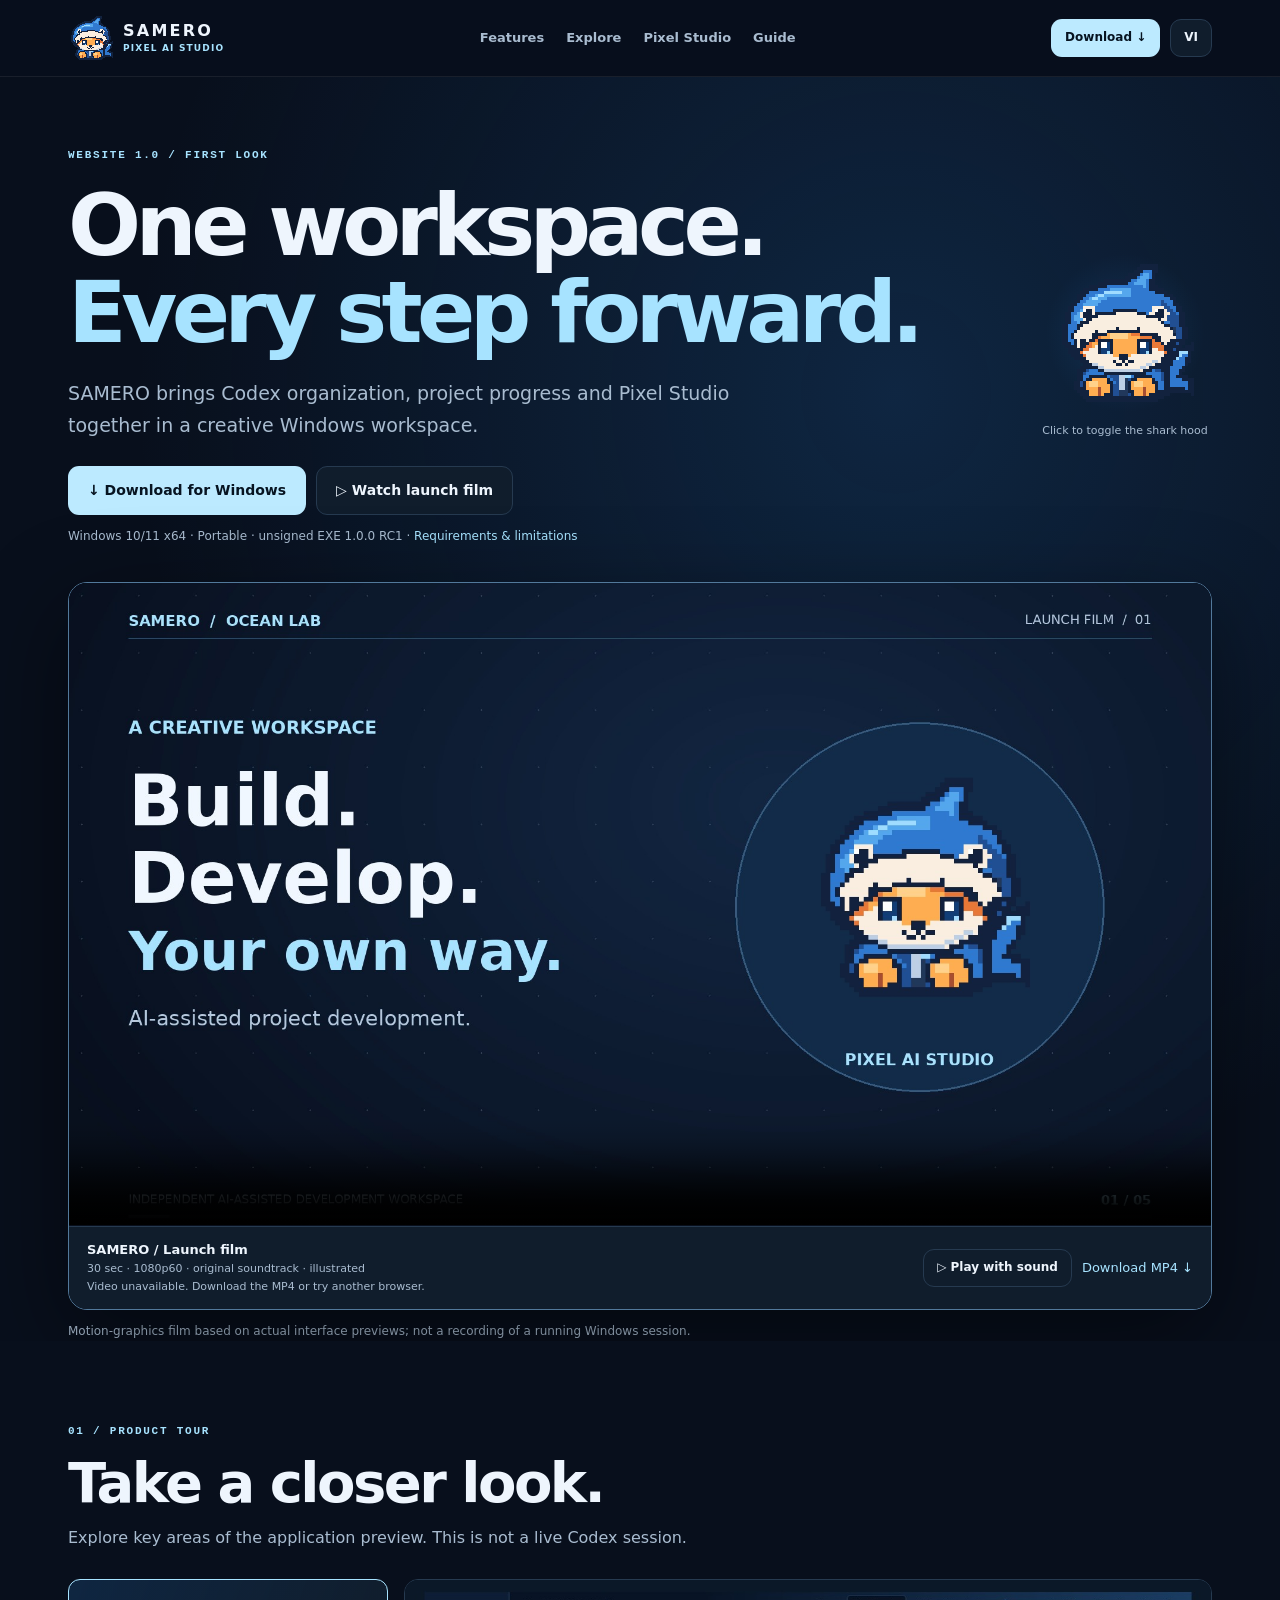
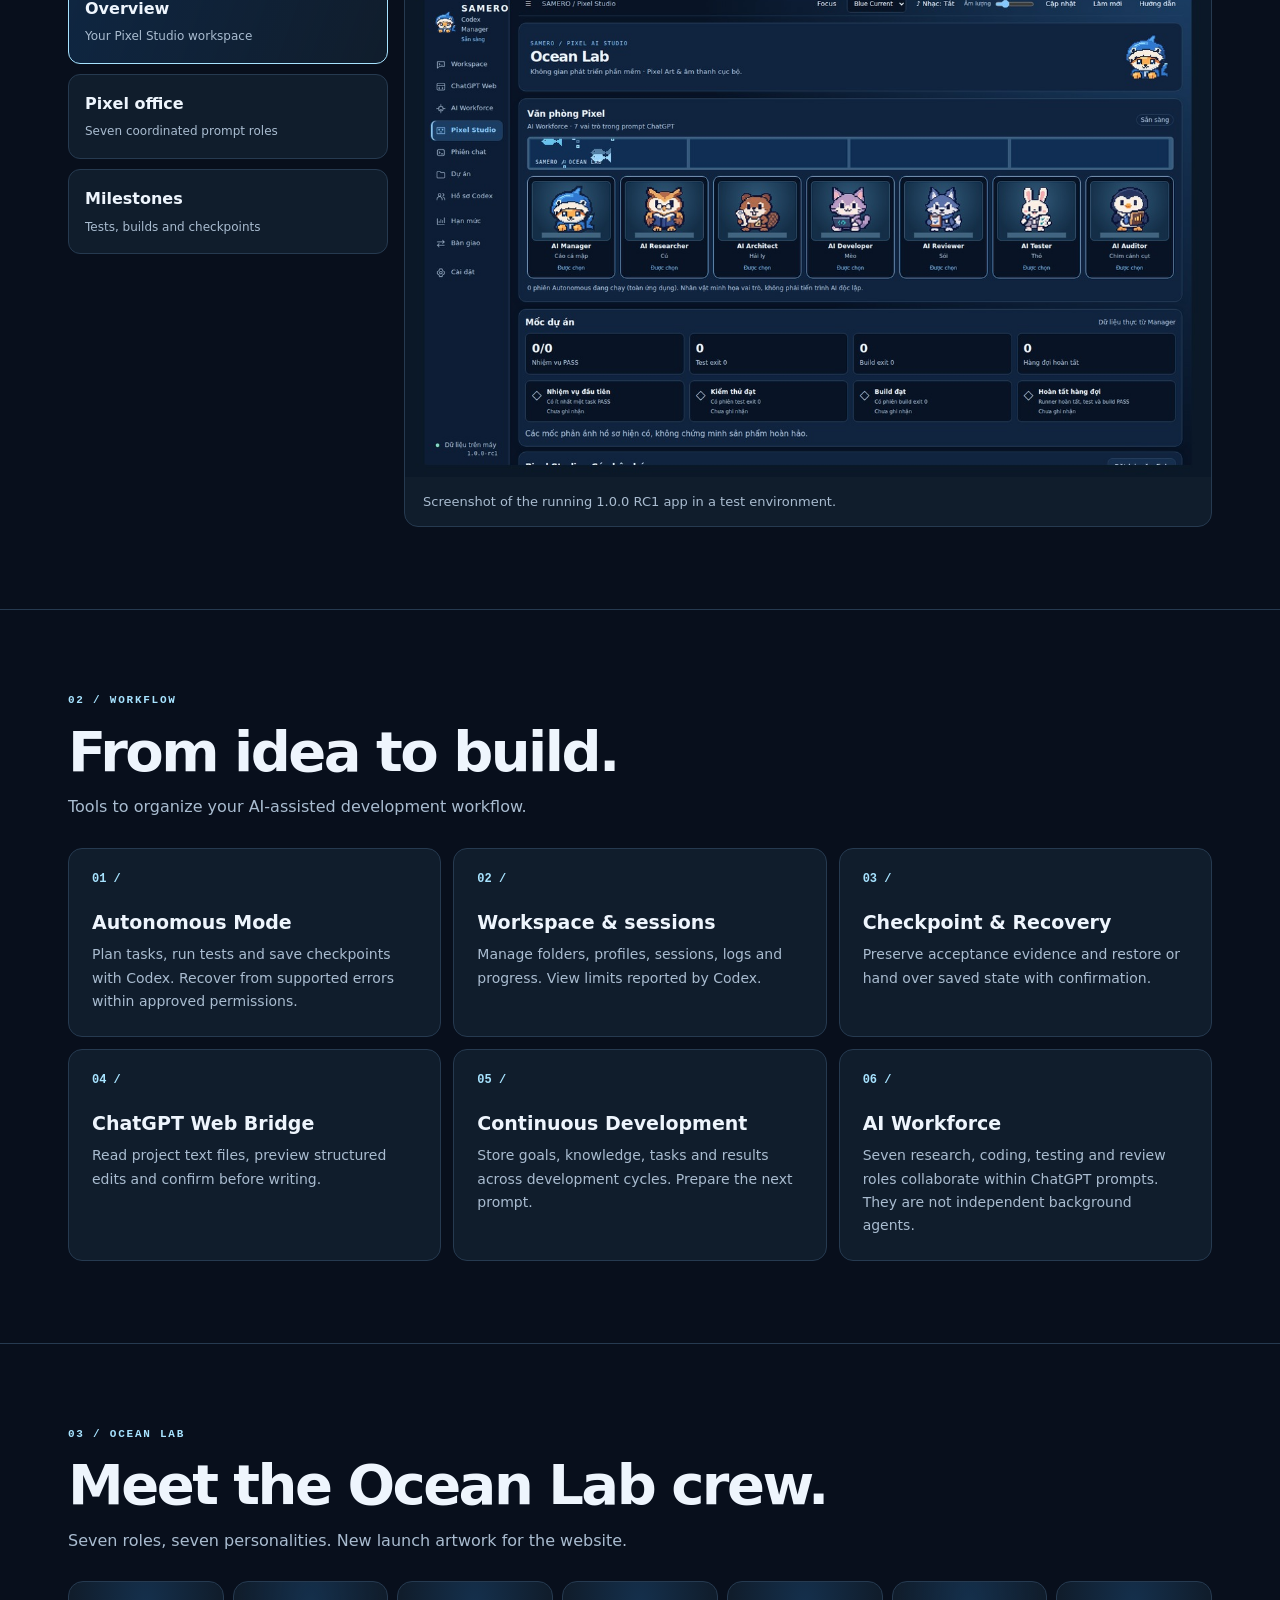
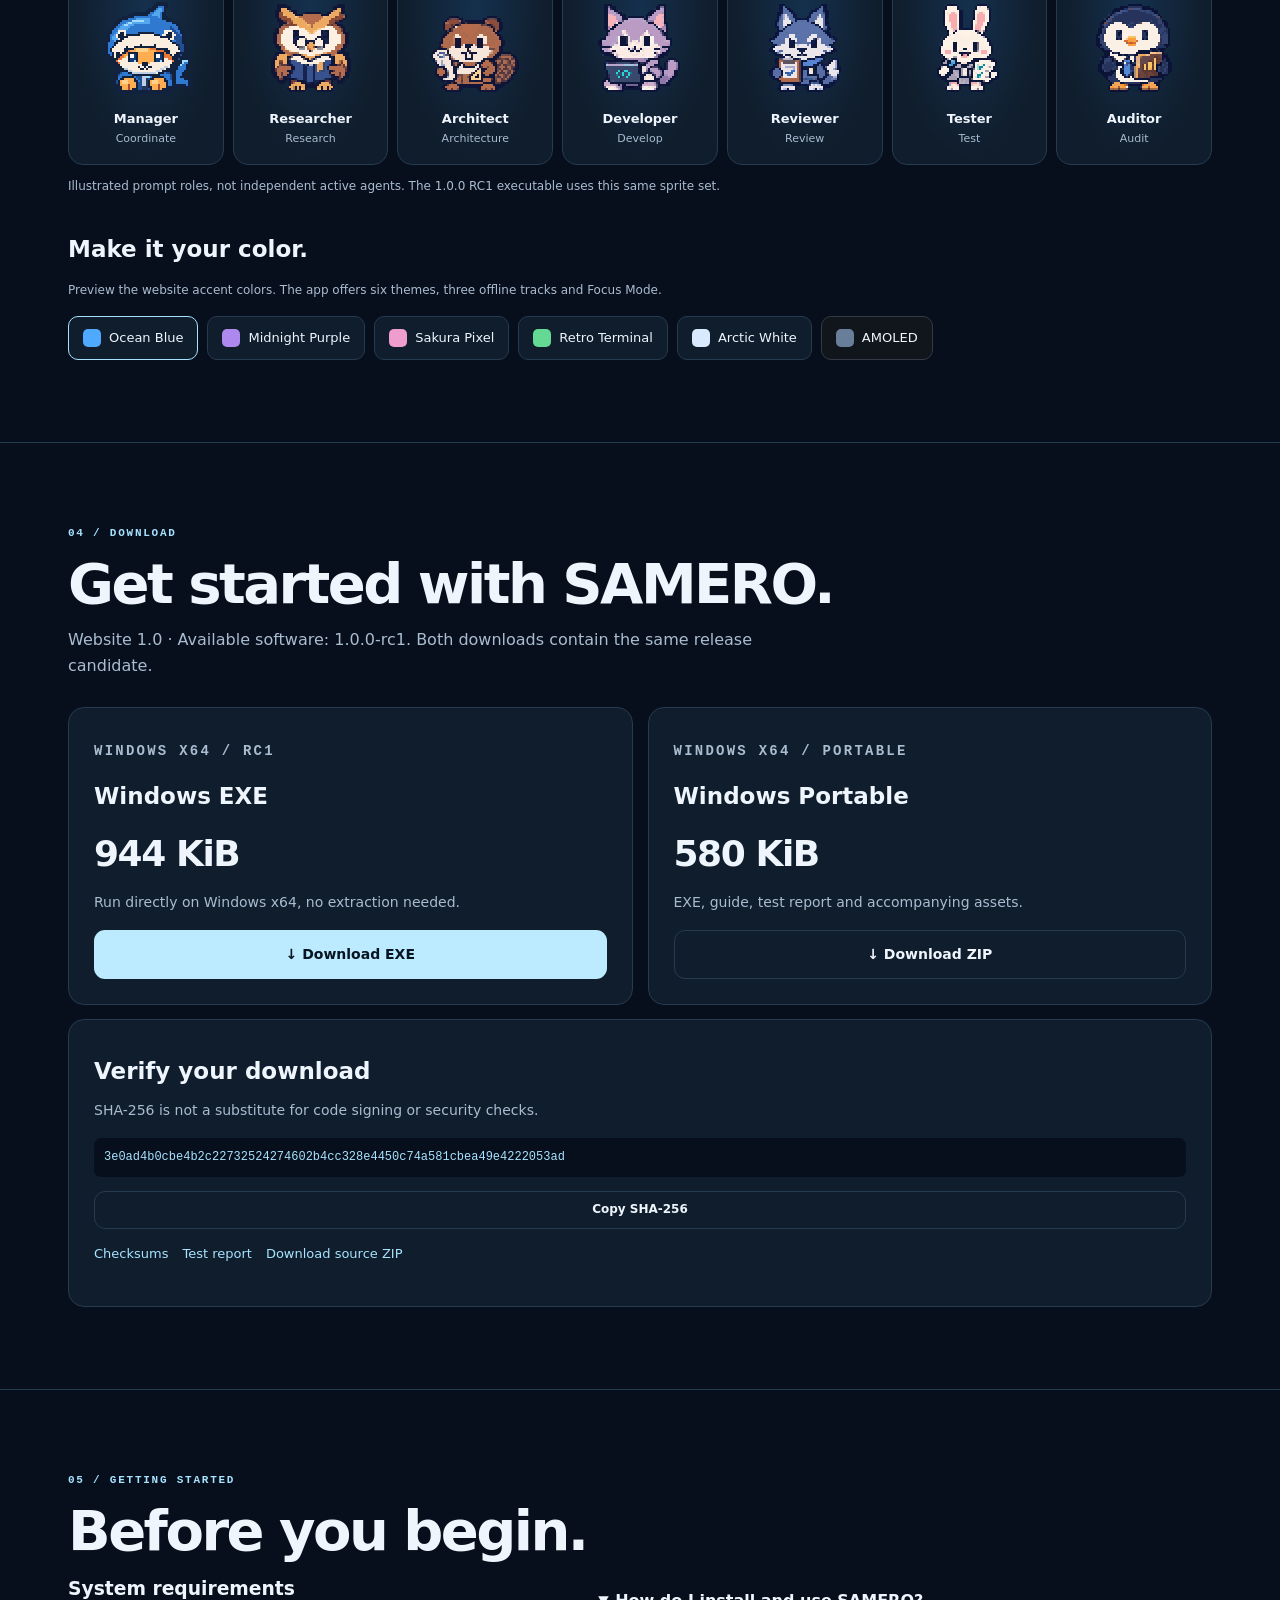
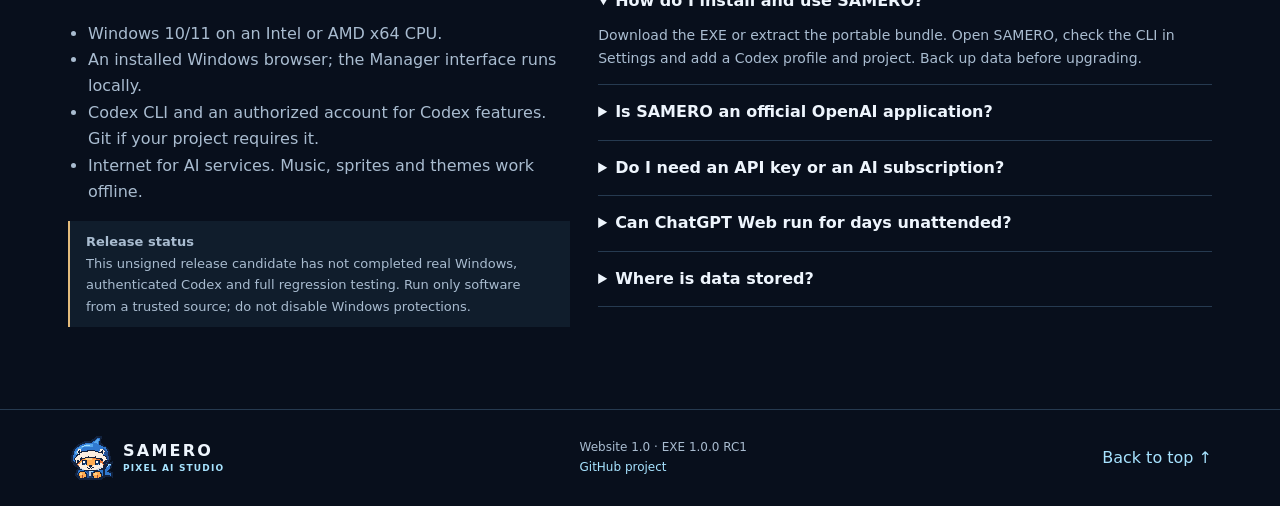
==== commit b6aca37a: "Release SAMERO 1.0.0 RC1: matching app, source, mascot artwork and website" ====
--- a/en.html
+++ b/en.html
@@ -11,5 +11,5 @@
 <article class="feature"><span class="number">05 /</span><h3>Continuous Development</h3><p>Store goals, knowledge, tasks and results across development cycles. Prepare the next prompt.</p></article>
 <article class="feature"><span class="number">06 /</span><h3>AI Workforce</h3><p>Seven research, coding, testing and review roles collaborate within ChatGPT prompts. They are not independent background agents.</p></article></div></div></section>
 <section class="section divider" id="studio"><div class="wrap"><p class="eyebrow">03 / OCEAN LAB</p><h2>Meet the Ocean Lab crew.</h2><p class="intro">Seven roles, seven personalities. New launch artwork for the website.</p><div class="team"><div class="role"><img src="assets/brand-1.0-normal.png" width="96" height="96" loading="lazy" alt=""><strong>Manager</strong><small>Coordinate</small></div><div class="role"><img src="assets/crew-1.0-owl.png" width="96" height="96" loading="lazy" alt=""><strong>Researcher</strong><small>Research</small></div><div class="role"><img src="assets/crew-1.0-beaver.png" width="96" height="96" loading="lazy" alt=""><strong>Architect</strong><small>Architecture</small></div><div class="role"><img src="assets/crew-1.0-cat.png" width="96" height="96" loading="lazy" alt=""><strong>Developer</strong><small>Develop</small></div><div class="role"><img src="assets/crew-1.0-wolf.png" width="96" height="96" loading="lazy" alt=""><strong>Reviewer</strong><small>Review</small></div><div class="role"><img src="assets/crew-1.0-rabbit.png" width="96" height="96" loading="lazy" alt=""><strong>Tester</strong><small>Test</small></div><div class="role"><img src="assets/crew-1.0-penguin.png" width="96" height="96" loading="lazy" alt=""><strong>Auditor</strong><small>Audit</small></div></div><p class="micro">Illustrated prompt roles, not independent active agents. The 1.0.0 RC1 executable uses this same sprite set.</p><div class="themes-head"><h3>Make it your color.</h3><p class="micro">Preview the website accent colors. The app offers six themes, three offline tracks and Focus Mode.</p><div class="theme-row" role="group" aria-label="Make it your color."><button type="button" class="theme" aria-pressed="true" data-theme="ocean"><i style="--swatch:#4faaff"></i>Ocean Blue</button><button type="button" class="theme" aria-pressed="false" data-theme="purple"><i style="--swatch:#ad88ef"></i>Midnight Purple</button><button type="button" class="theme" aria-pressed="false" data-theme="sakura"><i style="--swatch:#ef9cce"></i>Sakura Pixel</button><button type="button" class="theme" aria-pressed="false" data-theme="retro"><i style="--swatch:#63d994"></i>Retro Terminal</button><button type="button" class="theme" aria-pressed="false" data-theme="arctic"><i style="--swatch:#d9eaff"></i>Arctic White</button><button type="button" class="theme" aria-pressed="false" data-theme="amoled"><i style="--swatch:#687e99"></i>AMOLED</button></div></div></div></section>
-<section class="section divider" id="download"><div class="wrap"><p class="eyebrow">04 / DOWNLOAD</p><h2>Get started with SAMERO.</h2><p class="intro">Website 1.0 · Available software: 1.0.0-rc1. Both downloads contain the same release candidate.</p><div class="downloads"><article class="card"><p class="eyebrow">WINDOWS X64 / RC1</p><h3>Windows EXE</h3><div class="size">938 KiB</div><p>Run directly on Windows x64, no extraction needed.</p><a class="btn primary" download href="downloads/SAMERO-1.0.0-rc1.exe">↓ Download EXE</a></article><article class="card"><p class="eyebrow">WINDOWS X64 / PORTABLE</p><h3>Windows Portable</h3><div class="size">578 KiB</div><p>EXE, guide, test report and accompanying assets.</p><a class="btn secondary" download href="downloads/SAMERO-1.0.0-rc1-Portable.zip">↓ Download ZIP</a></article></div><div class="card hash"><h3>Verify your download</h3><p>SHA-256 is not a substitute for code signing or security checks.</p><code id="hash">33ab84b599bc4246055d8ec0e4bf6c3c94a355e36fe607bb1ee664df6f8b2b40</code><div class="hash-links"><button type="button" id="copy" class="btn secondary compact">Copy SHA-256</button><a download href="downloads/SHA256SUMS-1.0.0-rc1.txt">Checksums</a><a download href="downloads/TEST-RESULTS-1.0.0-rc1.txt">Test report</a><a download href="downloads/SAMERO-1.0.0-rc1-Source.zip">Download source ZIP</a></div><p id="copy-result" role="status"></p></div></div></section>
+<section class="section divider" id="download"><div class="wrap"><p class="eyebrow">04 / DOWNLOAD</p><h2>Get started with SAMERO.</h2><p class="intro">Website 1.0 · Available software: 1.0.0-rc1. Both downloads contain the same release candidate.</p><div class="downloads"><article class="card"><p class="eyebrow">WINDOWS X64 / RC1</p><h3>Windows EXE</h3><div class="size">944 KiB</div><p>Run directly on Windows x64, no extraction needed.</p><a class="btn primary" download href="downloads/SAMERO-1.0.0-rc1.exe">↓ Download EXE</a></article><article class="card"><p class="eyebrow">WINDOWS X64 / PORTABLE</p><h3>Windows Portable</h3><div class="size">580 KiB</div><p>EXE, guide, test report and accompanying assets.</p><a class="btn secondary" download href="downloads/SAMERO-1.0.0-rc1-Portable.zip">↓ Download ZIP</a></article></div><div class="card hash"><h3>Verify your download</h3><p>SHA-256 is not a substitute for code signing or security checks.</p><code id="hash">3e0ad4b0cbe4b2c22732524274602b4cc328e4450c74a581cbea49e4222053ad</code><div class="hash-links"><button type="button" id="copy" class="btn secondary compact">Copy SHA-256</button><a download href="downloads/SHA256SUMS-1.0.0-rc1.txt">Checksums</a><a download href="downloads/TEST-RESULTS-1.0.0-rc1.txt">Test report</a><a download href="downloads/SAMERO-1.0.0-rc1-Source.zip">Download source ZIP</a></div><p id="copy-result" role="status"></p></div></div></section>
 <section class="section divider" id="faq"><div class="wrap"><p class="eyebrow">05 / GETTING STARTED</p><h2>Before you begin.</h2><div class="faqgrid"><div id="requirements"><h3>System requirements</h3><ul><li>Windows 10/11 on an Intel or AMD x64 CPU.</li><li>An installed Windows browser; the Manager interface runs locally.</li><li>Codex CLI and an authorized account for Codex features. Git if your project requires it.</li><li>Internet for AI services. Music, sprites and themes work offline.</li></ul><div class="notice"><strong>Release status</strong><p>This unsigned release candidate has not completed real Windows, authenticated Codex and full regression testing. Run only software from a trusted source; do not disable Windows protections.</p></div></div><div class="faq"><details open=""><summary>How do I install and use SAMERO?</summary><p>Download the EXE or extract the portable bundle. Open SAMERO, check the CLI in Settings and add a Codex profile and project. Back up data before upgrading.</p></details><details><summary>Is SAMERO an official OpenAI application?</summary><p>No. SAMERO is an independent workflow tool for Codex and ChatGPT, not an official OpenAI product.</p></details><details><summary>Do I need an API key or an AI subscription?</summary><p>SAMERO does not provide AI access or extra limits. Codex and ChatGPT remain subject to their providers’ accounts, limits and terms.</p></details><details><summary>Can ChatGPT Web run for days unattended?</summary><p>Local Bridge and Continuous Development are assisted workflows: send a prompt, receive edits, confirm and record progress. They do not automate the ChatGPT website or run independent agents 24/7. Autonomous Mode uses Codex App Server and depends on permissions, limits, connectivity and test results.</p></details><details><summary>Where is data stored?</summary><p>Manager metadata is stored locally under %LOCALAPPDATA%\SAMERO Codex Manager. CLI history is managed by Codex. AI services may process submitted content. This site has no sign-in forms or analytics.</p></details></div></div></div></section></main><footer class="footer"><div class="wrap"><a class="brand" href="#top"><img src="assets/brand-1.0-normal.png" width="46" height="46" alt=""><span>SAMERO<small>PIXEL AI STUDIO</small></span></a><p>Website 1.0 · EXE 1.0.0 RC1<br><a href="https://github.com/rin231126/samero">GitHub project</a></p><a href="#top">Back to top ↑</a></div></footer><script src="site-1.0.0.js" defer></script></body></html>
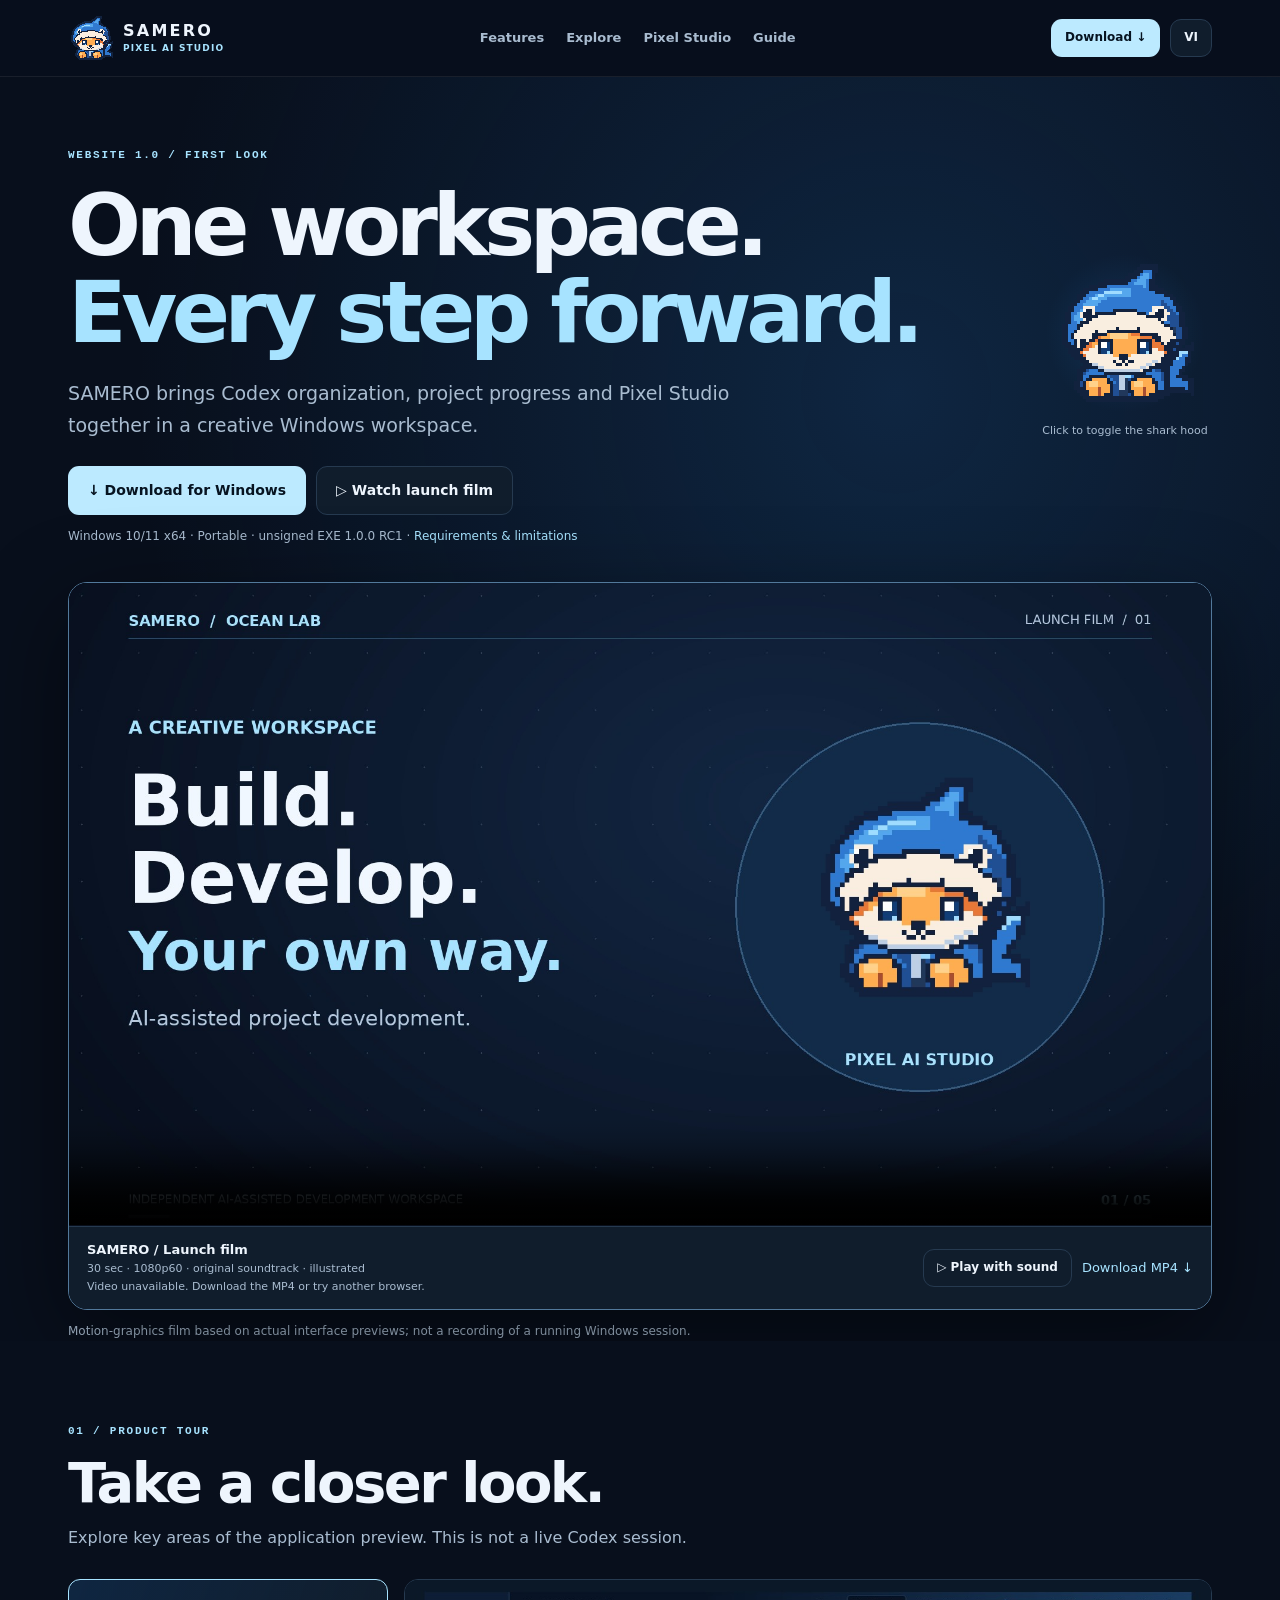
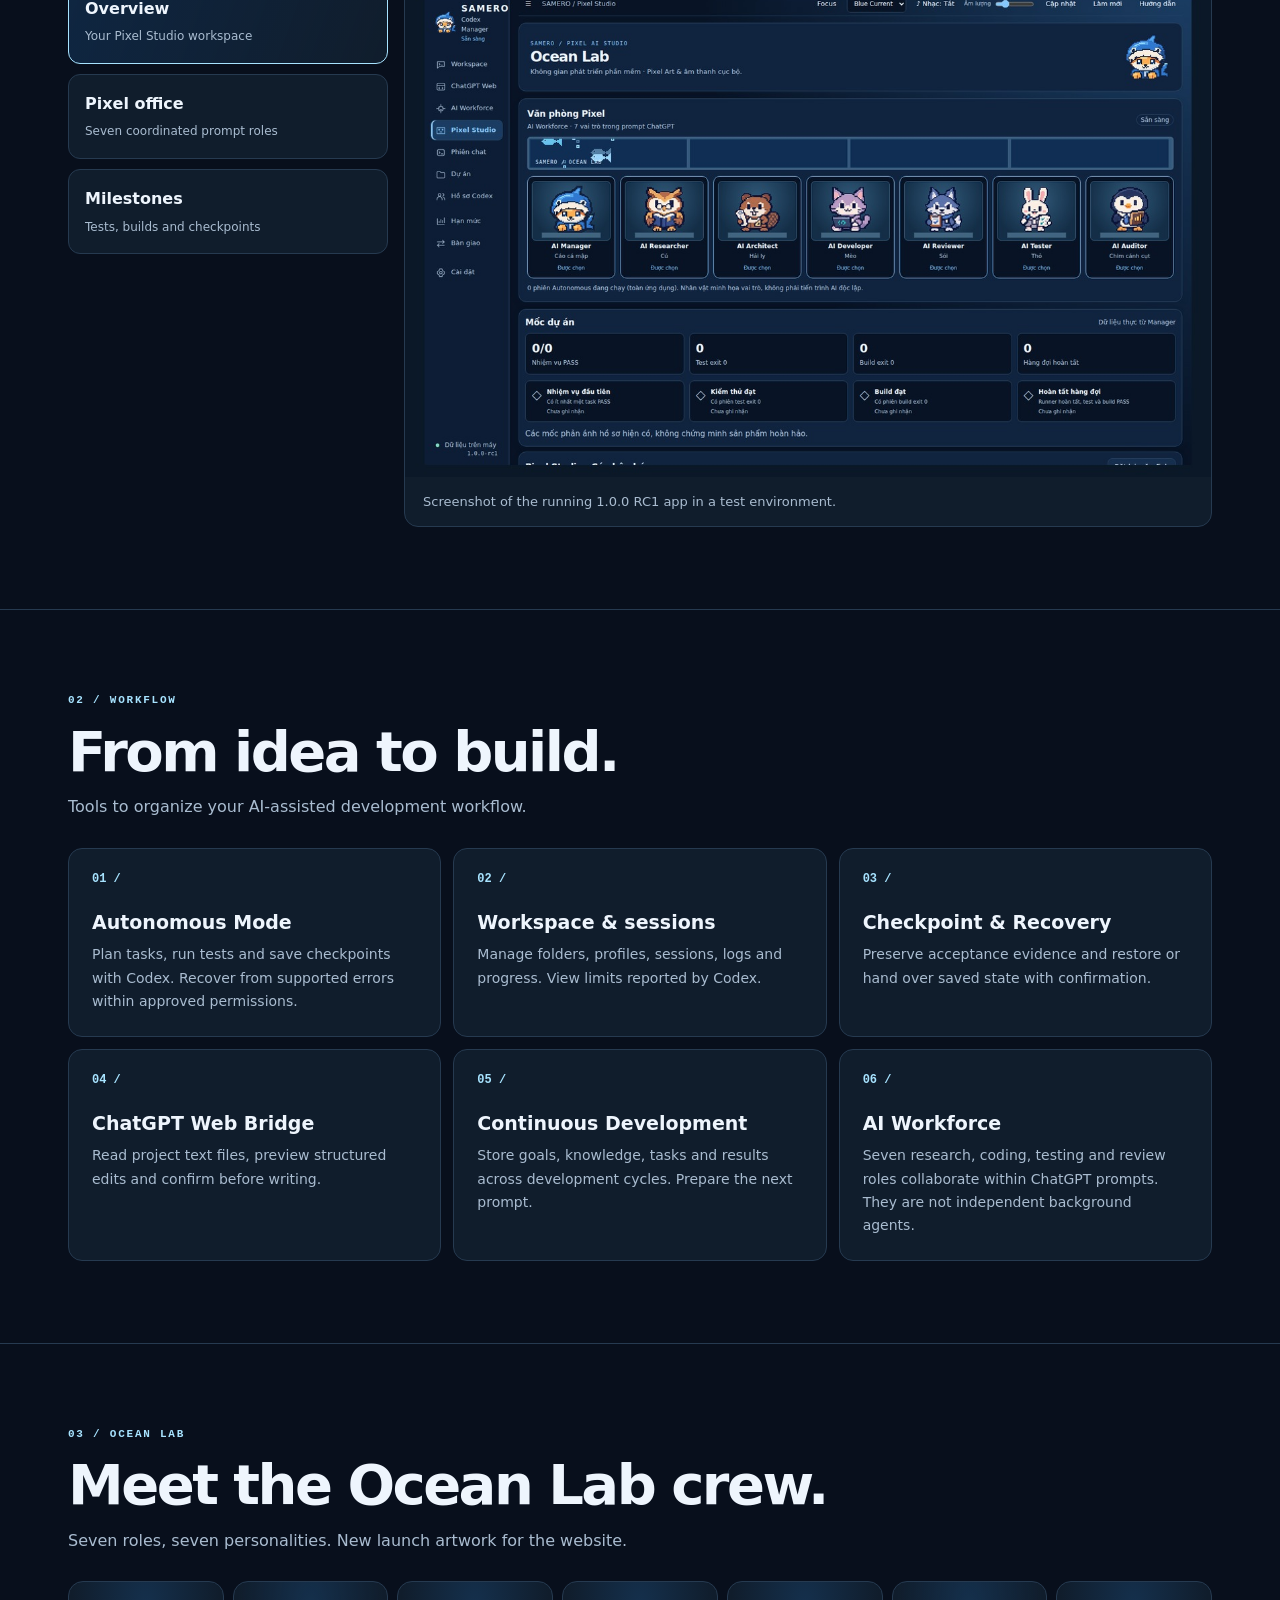
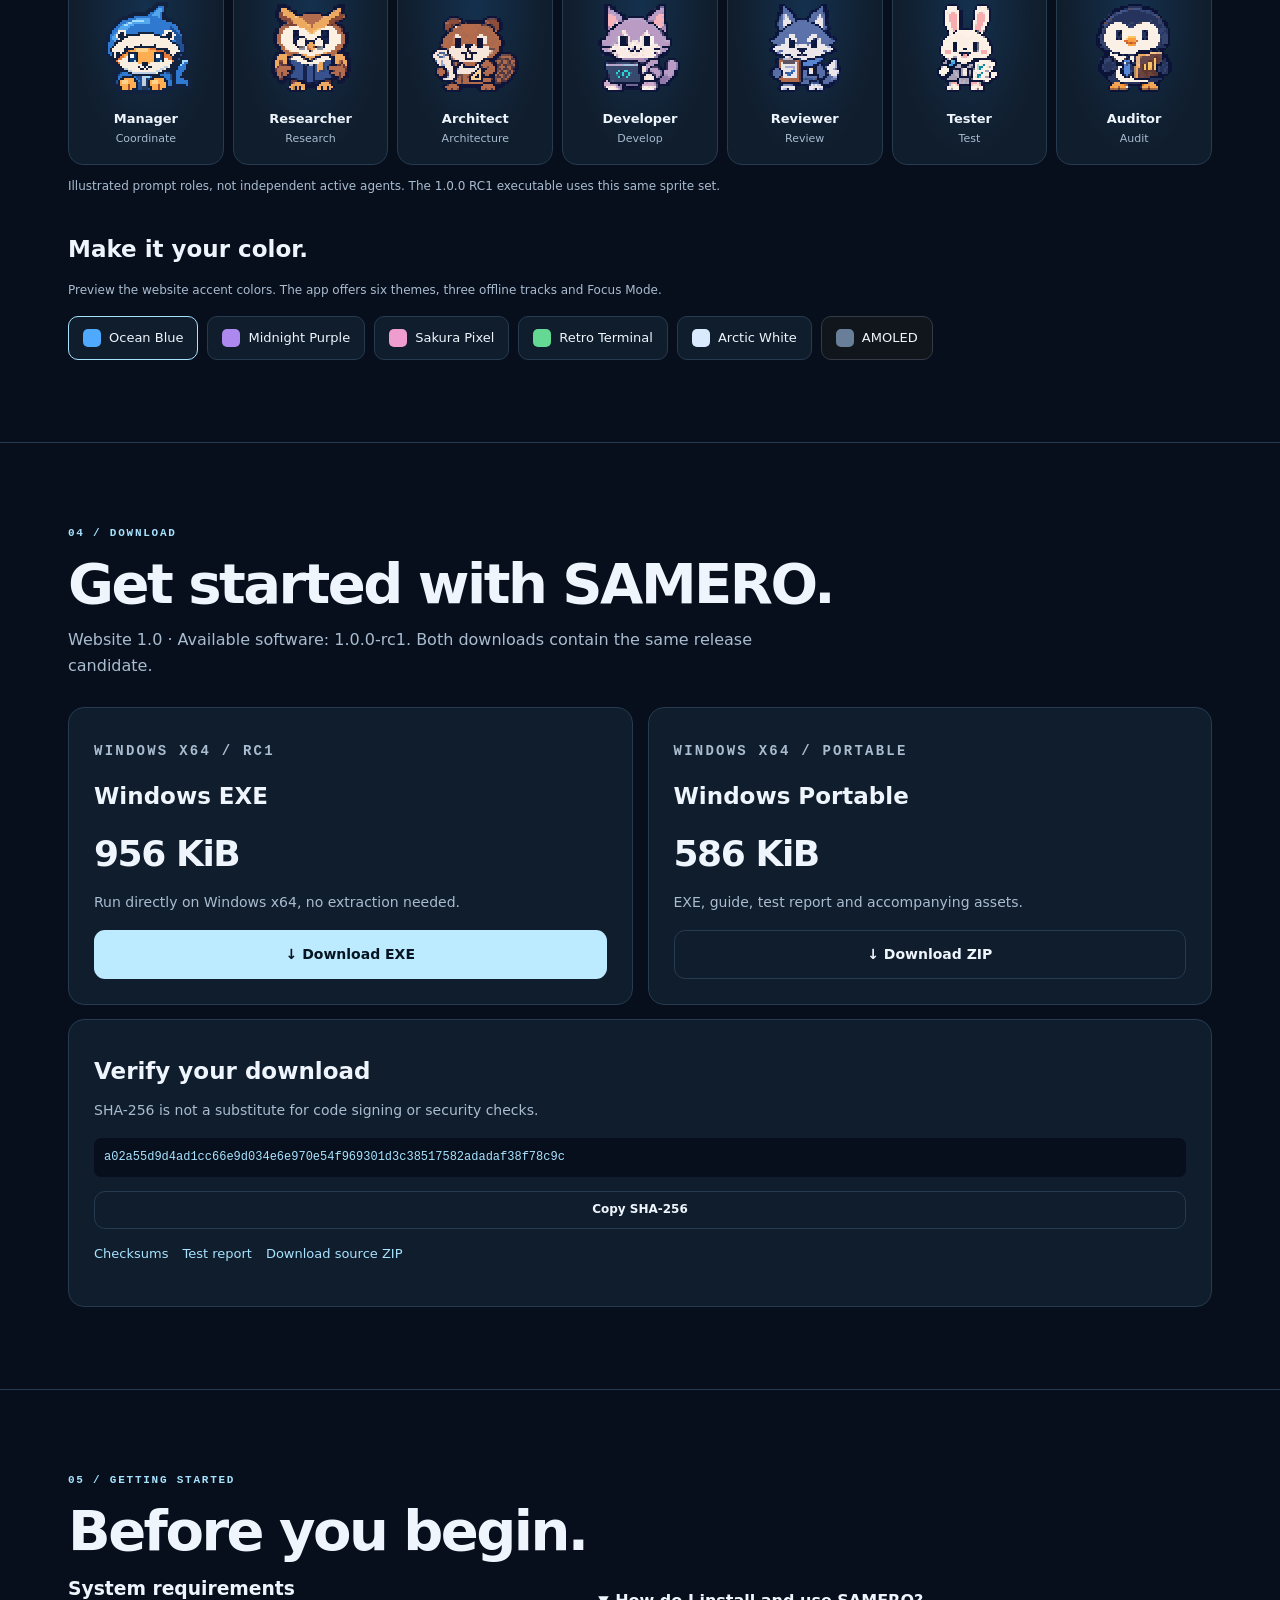
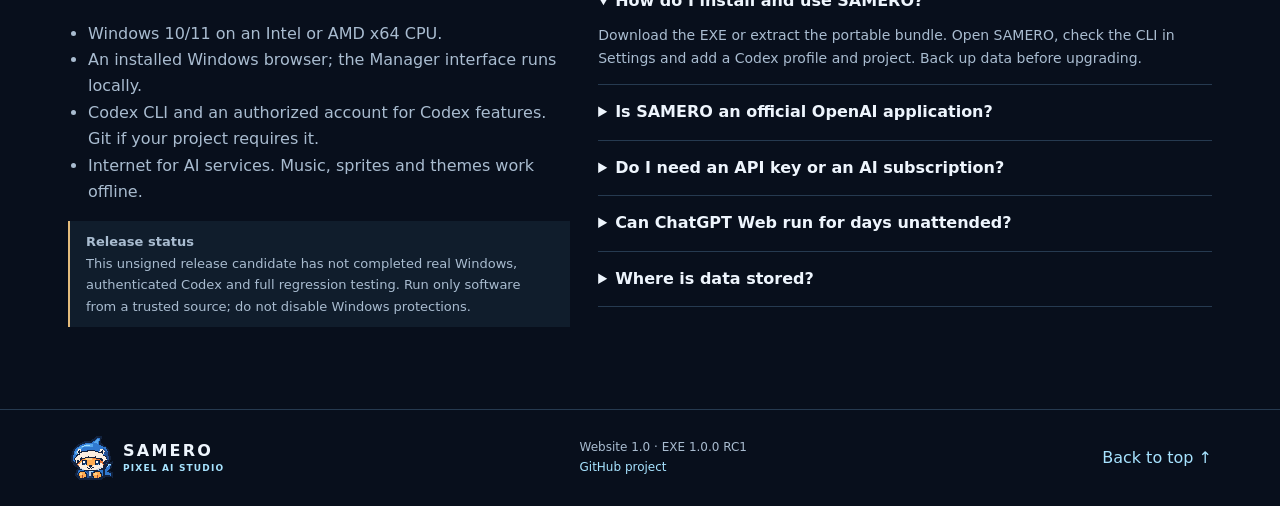
==== commit 26a73e52: "Release SAMERO 1.0.0 RC1: matching app, source, mascot artwork and website" ====
--- a/en.html
+++ b/en.html
@@ -11,5 +11,5 @@
 <article class="feature"><span class="number">05 /</span><h3>Continuous Development</h3><p>Store goals, knowledge, tasks and results across development cycles. Prepare the next prompt.</p></article>
 <article class="feature"><span class="number">06 /</span><h3>AI Workforce</h3><p>Seven research, coding, testing and review roles collaborate within ChatGPT prompts. They are not independent background agents.</p></article></div></div></section>
 <section class="section divider" id="studio"><div class="wrap"><p class="eyebrow">03 / OCEAN LAB</p><h2>Meet the Ocean Lab crew.</h2><p class="intro">Seven roles, seven personalities. New launch artwork for the website.</p><div class="team"><div class="role"><img src="assets/brand-1.0-normal.png" width="96" height="96" loading="lazy" alt=""><strong>Manager</strong><small>Coordinate</small></div><div class="role"><img src="assets/crew-1.0-owl.png" width="96" height="96" loading="lazy" alt=""><strong>Researcher</strong><small>Research</small></div><div class="role"><img src="assets/crew-1.0-beaver.png" width="96" height="96" loading="lazy" alt=""><strong>Architect</strong><small>Architecture</small></div><div class="role"><img src="assets/crew-1.0-cat.png" width="96" height="96" loading="lazy" alt=""><strong>Developer</strong><small>Develop</small></div><div class="role"><img src="assets/crew-1.0-wolf.png" width="96" height="96" loading="lazy" alt=""><strong>Reviewer</strong><small>Review</small></div><div class="role"><img src="assets/crew-1.0-rabbit.png" width="96" height="96" loading="lazy" alt=""><strong>Tester</strong><small>Test</small></div><div class="role"><img src="assets/crew-1.0-penguin.png" width="96" height="96" loading="lazy" alt=""><strong>Auditor</strong><small>Audit</small></div></div><p class="micro">Illustrated prompt roles, not independent active agents. The 1.0.0 RC1 executable uses this same sprite set.</p><div class="themes-head"><h3>Make it your color.</h3><p class="micro">Preview the website accent colors. The app offers six themes, three offline tracks and Focus Mode.</p><div class="theme-row" role="group" aria-label="Make it your color."><button type="button" class="theme" aria-pressed="true" data-theme="ocean"><i style="--swatch:#4faaff"></i>Ocean Blue</button><button type="button" class="theme" aria-pressed="false" data-theme="purple"><i style="--swatch:#ad88ef"></i>Midnight Purple</button><button type="button" class="theme" aria-pressed="false" data-theme="sakura"><i style="--swatch:#ef9cce"></i>Sakura Pixel</button><button type="button" class="theme" aria-pressed="false" data-theme="retro"><i style="--swatch:#63d994"></i>Retro Terminal</button><button type="button" class="theme" aria-pressed="false" data-theme="arctic"><i style="--swatch:#d9eaff"></i>Arctic White</button><button type="button" class="theme" aria-pressed="false" data-theme="amoled"><i style="--swatch:#687e99"></i>AMOLED</button></div></div></div></section>
-<section class="section divider" id="download"><div class="wrap"><p class="eyebrow">04 / DOWNLOAD</p><h2>Get started with SAMERO.</h2><p class="intro">Website 1.0 · Available software: 1.0.0-rc1. Both downloads contain the same release candidate.</p><div class="downloads"><article class="card"><p class="eyebrow">WINDOWS X64 / RC1</p><h3>Windows EXE</h3><div class="size">944 KiB</div><p>Run directly on Windows x64, no extraction needed.</p><a class="btn primary" download href="downloads/SAMERO-1.0.0-rc1.exe">↓ Download EXE</a></article><article class="card"><p class="eyebrow">WINDOWS X64 / PORTABLE</p><h3>Windows Portable</h3><div class="size">580 KiB</div><p>EXE, guide, test report and accompanying assets.</p><a class="btn secondary" download href="downloads/SAMERO-1.0.0-rc1-Portable.zip">↓ Download ZIP</a></article></div><div class="card hash"><h3>Verify your download</h3><p>SHA-256 is not a substitute for code signing or security checks.</p><code id="hash">3e0ad4b0cbe4b2c22732524274602b4cc328e4450c74a581cbea49e4222053ad</code><div class="hash-links"><button type="button" id="copy" class="btn secondary compact">Copy SHA-256</button><a download href="downloads/SHA256SUMS-1.0.0-rc1.txt">Checksums</a><a download href="downloads/TEST-RESULTS-1.0.0-rc1.txt">Test report</a><a download href="downloads/SAMERO-1.0.0-rc1-Source.zip">Download source ZIP</a></div><p id="copy-result" role="status"></p></div></div></section>
+<section class="section divider" id="download"><div class="wrap"><p class="eyebrow">04 / DOWNLOAD</p><h2>Get started with SAMERO.</h2><p class="intro">Website 1.0 · Available software: 1.0.0-rc1. Both downloads contain the same release candidate.</p><div class="downloads"><article class="card"><p class="eyebrow">WINDOWS X64 / RC1</p><h3>Windows EXE</h3><div class="size">956 KiB</div><p>Run directly on Windows x64, no extraction needed.</p><a class="btn primary" download href="downloads/SAMERO-1.0.0-rc1.exe">↓ Download EXE</a></article><article class="card"><p class="eyebrow">WINDOWS X64 / PORTABLE</p><h3>Windows Portable</h3><div class="size">586 KiB</div><p>EXE, guide, test report and accompanying assets.</p><a class="btn secondary" download href="downloads/SAMERO-1.0.0-rc1-Portable.zip">↓ Download ZIP</a></article></div><div class="card hash"><h3>Verify your download</h3><p>SHA-256 is not a substitute for code signing or security checks.</p><code id="hash">a02a55d9d4ad1cc66e9d034e6e970e54f969301d3c38517582adadaf38f78c9c</code><div class="hash-links"><button type="button" id="copy" class="btn secondary compact">Copy SHA-256</button><a download href="downloads/SHA256SUMS-1.0.0-rc1.txt">Checksums</a><a download href="downloads/TEST-RESULTS-1.0.0-rc1.txt">Test report</a><a download href="downloads/SAMERO-1.0.0-rc1-Source.zip">Download source ZIP</a></div><p id="copy-result" role="status"></p></div></div></section>
 <section class="section divider" id="faq"><div class="wrap"><p class="eyebrow">05 / GETTING STARTED</p><h2>Before you begin.</h2><div class="faqgrid"><div id="requirements"><h3>System requirements</h3><ul><li>Windows 10/11 on an Intel or AMD x64 CPU.</li><li>An installed Windows browser; the Manager interface runs locally.</li><li>Codex CLI and an authorized account for Codex features. Git if your project requires it.</li><li>Internet for AI services. Music, sprites and themes work offline.</li></ul><div class="notice"><strong>Release status</strong><p>This unsigned release candidate has not completed real Windows, authenticated Codex and full regression testing. Run only software from a trusted source; do not disable Windows protections.</p></div></div><div class="faq"><details open=""><summary>How do I install and use SAMERO?</summary><p>Download the EXE or extract the portable bundle. Open SAMERO, check the CLI in Settings and add a Codex profile and project. Back up data before upgrading.</p></details><details><summary>Is SAMERO an official OpenAI application?</summary><p>No. SAMERO is an independent workflow tool for Codex and ChatGPT, not an official OpenAI product.</p></details><details><summary>Do I need an API key or an AI subscription?</summary><p>SAMERO does not provide AI access or extra limits. Codex and ChatGPT remain subject to their providers’ accounts, limits and terms.</p></details><details><summary>Can ChatGPT Web run for days unattended?</summary><p>Local Bridge and Continuous Development are assisted workflows: send a prompt, receive edits, confirm and record progress. They do not automate the ChatGPT website or run independent agents 24/7. Autonomous Mode uses Codex App Server and depends on permissions, limits, connectivity and test results.</p></details><details><summary>Where is data stored?</summary><p>Manager metadata is stored locally under %LOCALAPPDATA%\SAMERO Codex Manager. CLI history is managed by Codex. AI services may process submitted content. This site has no sign-in forms or analytics.</p></details></div></div></div></section></main><footer class="footer"><div class="wrap"><a class="brand" href="#top"><img src="assets/brand-1.0-normal.png" width="46" height="46" alt=""><span>SAMERO<small>PIXEL AI STUDIO</small></span></a><p>Website 1.0 · EXE 1.0.0 RC1<br><a href="https://github.com/rin231126/samero">GitHub project</a></p><a href="#top">Back to top ↑</a></div></footer><script src="site-1.0.0.js" defer></script></body></html>
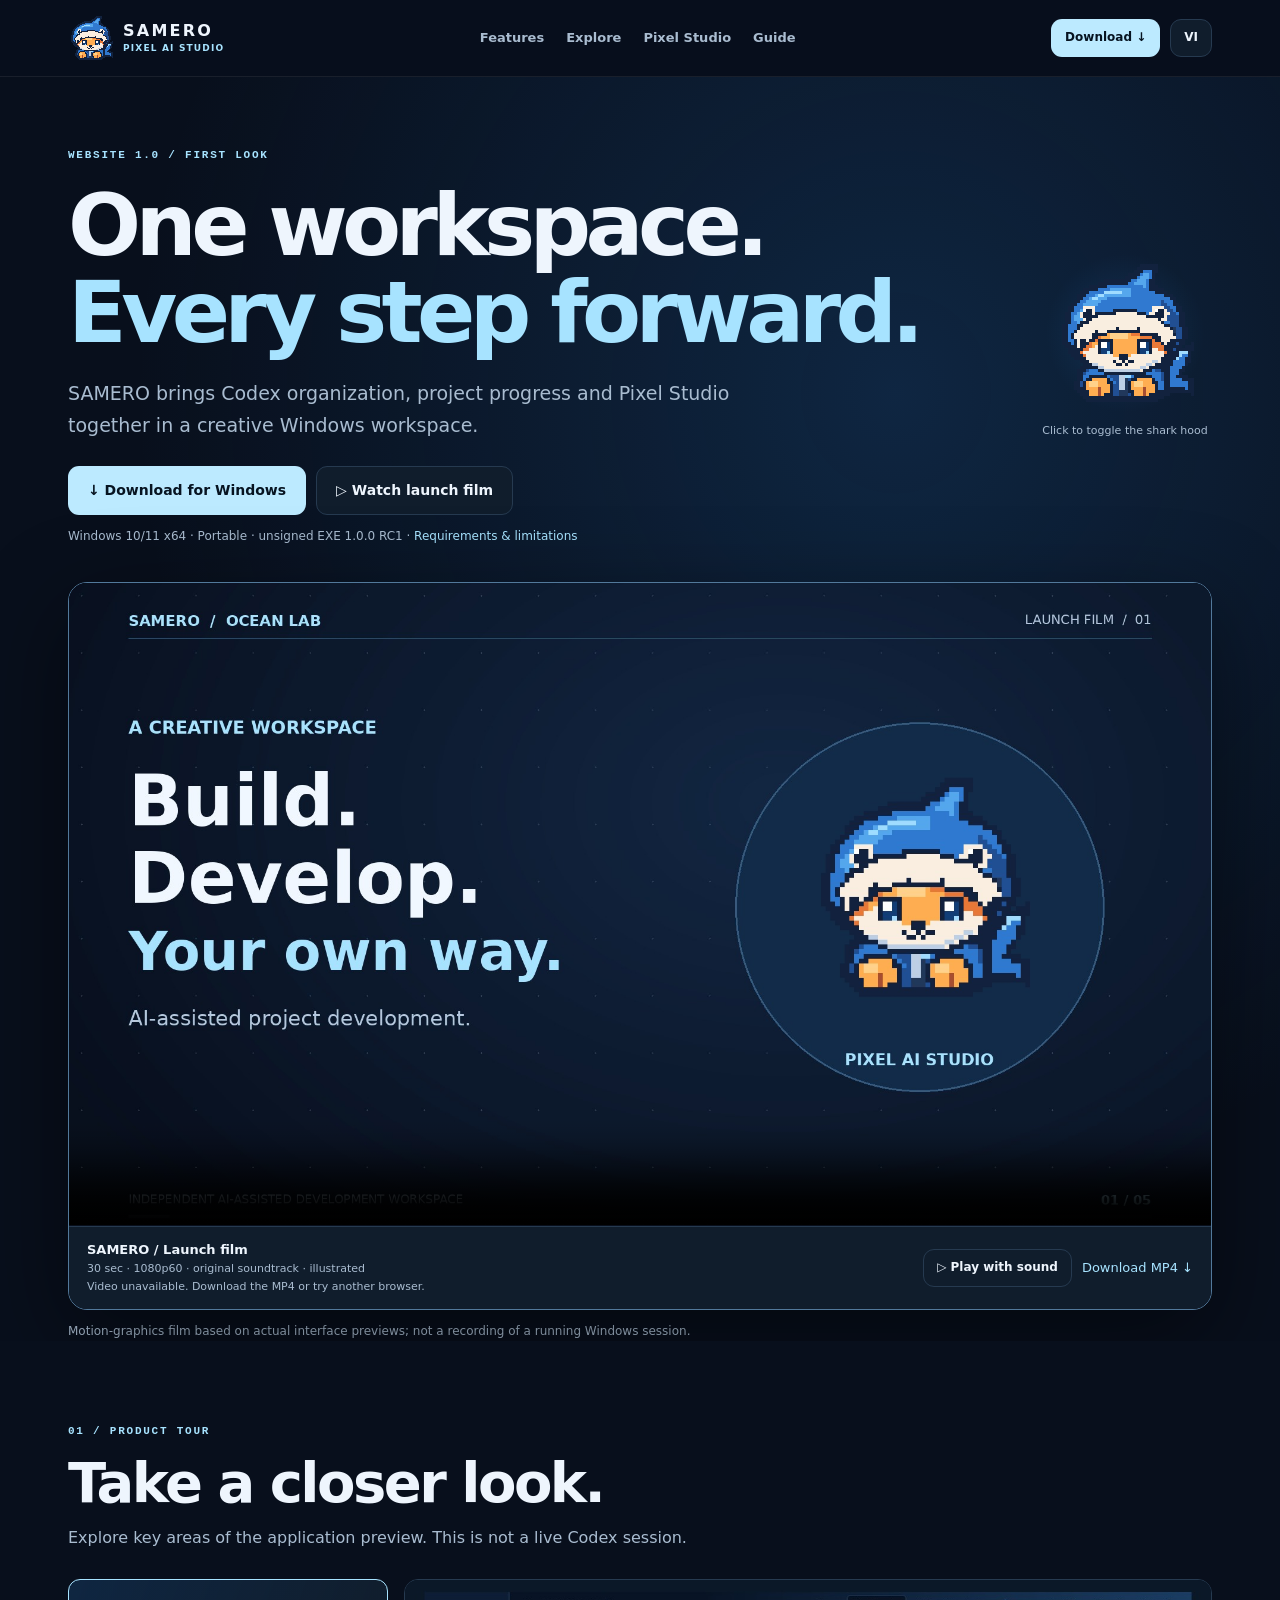
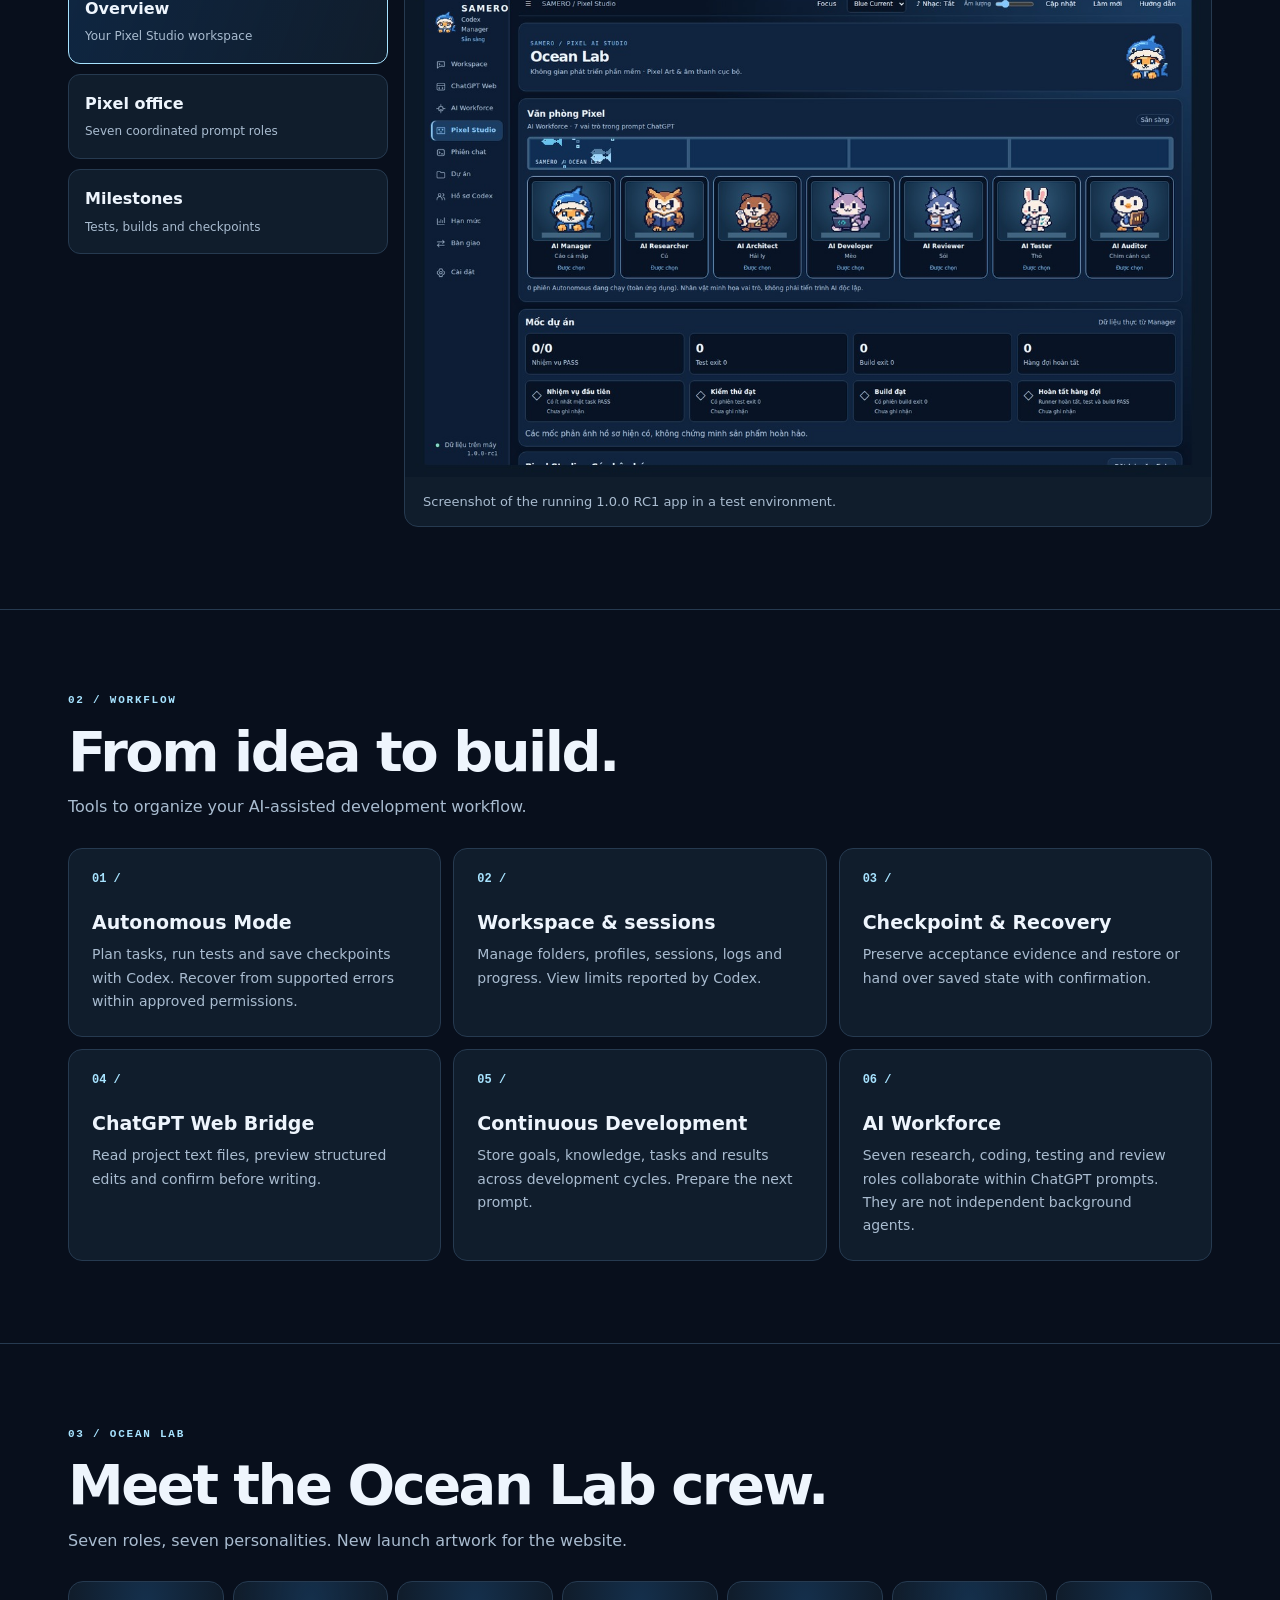
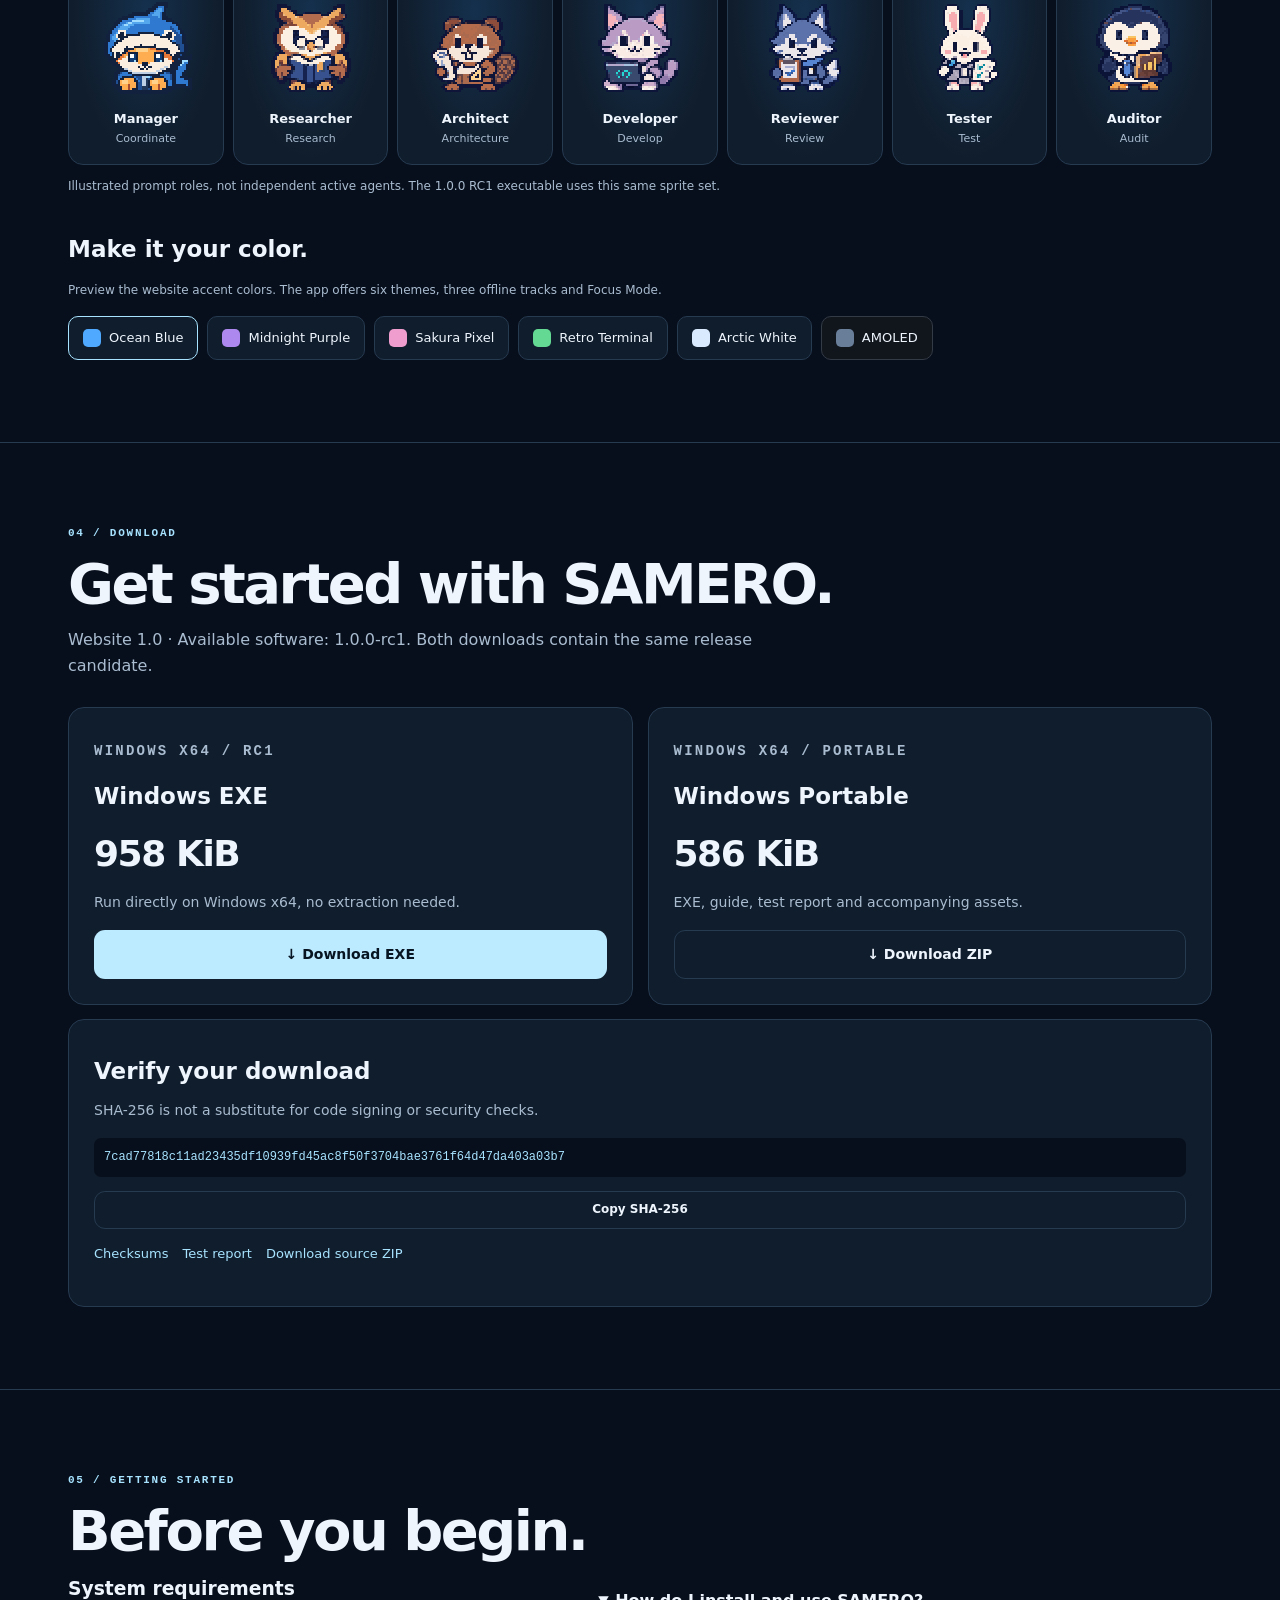
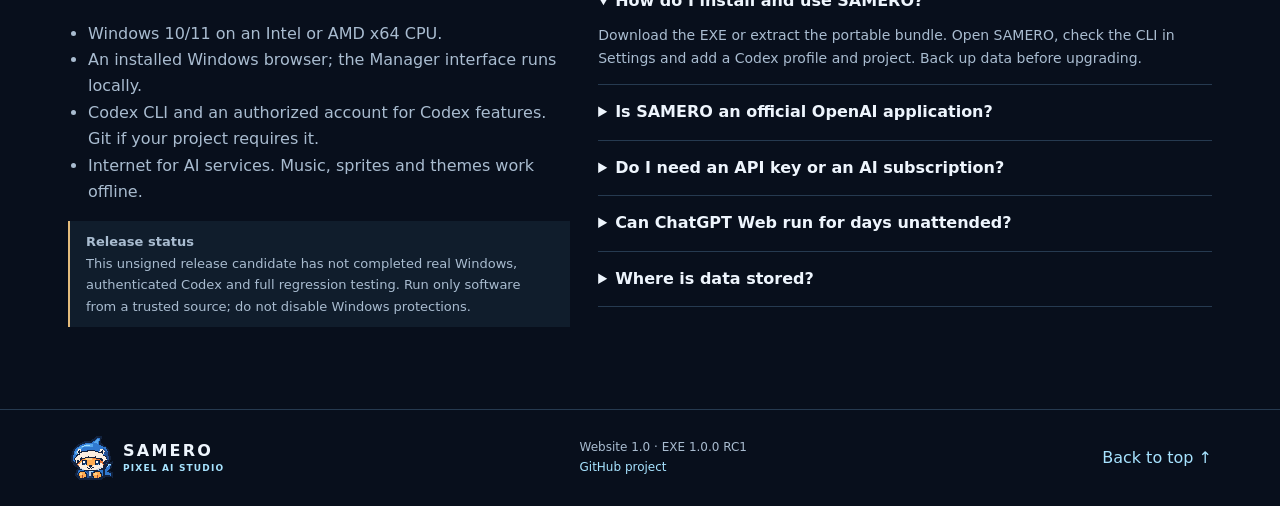
==== commit 66877f9a: "Release SAMERO 1.0.0 RC1: matching app, source, mascot artwork and website" ====
--- a/en.html
+++ b/en.html
@@ -11,5 +11,5 @@
 <article class="feature"><span class="number">05 /</span><h3>Continuous Development</h3><p>Store goals, knowledge, tasks and results across development cycles. Prepare the next prompt.</p></article>
 <article class="feature"><span class="number">06 /</span><h3>AI Workforce</h3><p>Seven research, coding, testing and review roles collaborate within ChatGPT prompts. They are not independent background agents.</p></article></div></div></section>
 <section class="section divider" id="studio"><div class="wrap"><p class="eyebrow">03 / OCEAN LAB</p><h2>Meet the Ocean Lab crew.</h2><p class="intro">Seven roles, seven personalities. New launch artwork for the website.</p><div class="team"><div class="role"><img src="assets/brand-1.0-normal.png" width="96" height="96" loading="lazy" alt=""><strong>Manager</strong><small>Coordinate</small></div><div class="role"><img src="assets/crew-1.0-owl.png" width="96" height="96" loading="lazy" alt=""><strong>Researcher</strong><small>Research</small></div><div class="role"><img src="assets/crew-1.0-beaver.png" width="96" height="96" loading="lazy" alt=""><strong>Architect</strong><small>Architecture</small></div><div class="role"><img src="assets/crew-1.0-cat.png" width="96" height="96" loading="lazy" alt=""><strong>Developer</strong><small>Develop</small></div><div class="role"><img src="assets/crew-1.0-wolf.png" width="96" height="96" loading="lazy" alt=""><strong>Reviewer</strong><small>Review</small></div><div class="role"><img src="assets/crew-1.0-rabbit.png" width="96" height="96" loading="lazy" alt=""><strong>Tester</strong><small>Test</small></div><div class="role"><img src="assets/crew-1.0-penguin.png" width="96" height="96" loading="lazy" alt=""><strong>Auditor</strong><small>Audit</small></div></div><p class="micro">Illustrated prompt roles, not independent active agents. The 1.0.0 RC1 executable uses this same sprite set.</p><div class="themes-head"><h3>Make it your color.</h3><p class="micro">Preview the website accent colors. The app offers six themes, three offline tracks and Focus Mode.</p><div class="theme-row" role="group" aria-label="Make it your color."><button type="button" class="theme" aria-pressed="true" data-theme="ocean"><i style="--swatch:#4faaff"></i>Ocean Blue</button><button type="button" class="theme" aria-pressed="false" data-theme="purple"><i style="--swatch:#ad88ef"></i>Midnight Purple</button><button type="button" class="theme" aria-pressed="false" data-theme="sakura"><i style="--swatch:#ef9cce"></i>Sakura Pixel</button><button type="button" class="theme" aria-pressed="false" data-theme="retro"><i style="--swatch:#63d994"></i>Retro Terminal</button><button type="button" class="theme" aria-pressed="false" data-theme="arctic"><i style="--swatch:#d9eaff"></i>Arctic White</button><button type="button" class="theme" aria-pressed="false" data-theme="amoled"><i style="--swatch:#687e99"></i>AMOLED</button></div></div></div></section>
-<section class="section divider" id="download"><div class="wrap"><p class="eyebrow">04 / DOWNLOAD</p><h2>Get started with SAMERO.</h2><p class="intro">Website 1.0 · Available software: 1.0.0-rc1. Both downloads contain the same release candidate.</p><div class="downloads"><article class="card"><p class="eyebrow">WINDOWS X64 / RC1</p><h3>Windows EXE</h3><div class="size">956 KiB</div><p>Run directly on Windows x64, no extraction needed.</p><a class="btn primary" download href="downloads/SAMERO-1.0.0-rc1.exe">↓ Download EXE</a></article><article class="card"><p class="eyebrow">WINDOWS X64 / PORTABLE</p><h3>Windows Portable</h3><div class="size">586 KiB</div><p>EXE, guide, test report and accompanying assets.</p><a class="btn secondary" download href="downloads/SAMERO-1.0.0-rc1-Portable.zip">↓ Download ZIP</a></article></div><div class="card hash"><h3>Verify your download</h3><p>SHA-256 is not a substitute for code signing or security checks.</p><code id="hash">a02a55d9d4ad1cc66e9d034e6e970e54f969301d3c38517582adadaf38f78c9c</code><div class="hash-links"><button type="button" id="copy" class="btn secondary compact">Copy SHA-256</button><a download href="downloads/SHA256SUMS-1.0.0-rc1.txt">Checksums</a><a download href="downloads/TEST-RESULTS-1.0.0-rc1.txt">Test report</a><a download href="downloads/SAMERO-1.0.0-rc1-Source.zip">Download source ZIP</a></div><p id="copy-result" role="status"></p></div></div></section>
+<section class="section divider" id="download"><div class="wrap"><p class="eyebrow">04 / DOWNLOAD</p><h2>Get started with SAMERO.</h2><p class="intro">Website 1.0 · Available software: 1.0.0-rc1. Both downloads contain the same release candidate.</p><div class="downloads"><article class="card"><p class="eyebrow">WINDOWS X64 / RC1</p><h3>Windows EXE</h3><div class="size">958 KiB</div><p>Run directly on Windows x64, no extraction needed.</p><a class="btn primary" download href="downloads/SAMERO-1.0.0-rc1.exe">↓ Download EXE</a></article><article class="card"><p class="eyebrow">WINDOWS X64 / PORTABLE</p><h3>Windows Portable</h3><div class="size">586 KiB</div><p>EXE, guide, test report and accompanying assets.</p><a class="btn secondary" download href="downloads/SAMERO-1.0.0-rc1-Portable.zip">↓ Download ZIP</a></article></div><div class="card hash"><h3>Verify your download</h3><p>SHA-256 is not a substitute for code signing or security checks.</p><code id="hash">7cad77818c11ad23435df10939fd45ac8f50f3704bae3761f64d47da403a03b7</code><div class="hash-links"><button type="button" id="copy" class="btn secondary compact">Copy SHA-256</button><a download href="downloads/SHA256SUMS-1.0.0-rc1.txt">Checksums</a><a download href="downloads/TEST-RESULTS-1.0.0-rc1.txt">Test report</a><a download href="downloads/SAMERO-1.0.0-rc1-Source.zip">Download source ZIP</a></div><p id="copy-result" role="status"></p></div></div></section>
 <section class="section divider" id="faq"><div class="wrap"><p class="eyebrow">05 / GETTING STARTED</p><h2>Before you begin.</h2><div class="faqgrid"><div id="requirements"><h3>System requirements</h3><ul><li>Windows 10/11 on an Intel or AMD x64 CPU.</li><li>An installed Windows browser; the Manager interface runs locally.</li><li>Codex CLI and an authorized account for Codex features. Git if your project requires it.</li><li>Internet for AI services. Music, sprites and themes work offline.</li></ul><div class="notice"><strong>Release status</strong><p>This unsigned release candidate has not completed real Windows, authenticated Codex and full regression testing. Run only software from a trusted source; do not disable Windows protections.</p></div></div><div class="faq"><details open=""><summary>How do I install and use SAMERO?</summary><p>Download the EXE or extract the portable bundle. Open SAMERO, check the CLI in Settings and add a Codex profile and project. Back up data before upgrading.</p></details><details><summary>Is SAMERO an official OpenAI application?</summary><p>No. SAMERO is an independent workflow tool for Codex and ChatGPT, not an official OpenAI product.</p></details><details><summary>Do I need an API key or an AI subscription?</summary><p>SAMERO does not provide AI access or extra limits. Codex and ChatGPT remain subject to their providers’ accounts, limits and terms.</p></details><details><summary>Can ChatGPT Web run for days unattended?</summary><p>Local Bridge and Continuous Development are assisted workflows: send a prompt, receive edits, confirm and record progress. They do not automate the ChatGPT website or run independent agents 24/7. Autonomous Mode uses Codex App Server and depends on permissions, limits, connectivity and test results.</p></details><details><summary>Where is data stored?</summary><p>Manager metadata is stored locally under %LOCALAPPDATA%\SAMERO Codex Manager. CLI history is managed by Codex. AI services may process submitted content. This site has no sign-in forms or analytics.</p></details></div></div></div></section></main><footer class="footer"><div class="wrap"><a class="brand" href="#top"><img src="assets/brand-1.0-normal.png" width="46" height="46" alt=""><span>SAMERO<small>PIXEL AI STUDIO</small></span></a><p>Website 1.0 · EXE 1.0.0 RC1<br><a href="https://github.com/rin231126/samero">GitHub project</a></p><a href="#top">Back to top ↑</a></div></footer><script src="site-1.0.0.js" defer></script></body></html>
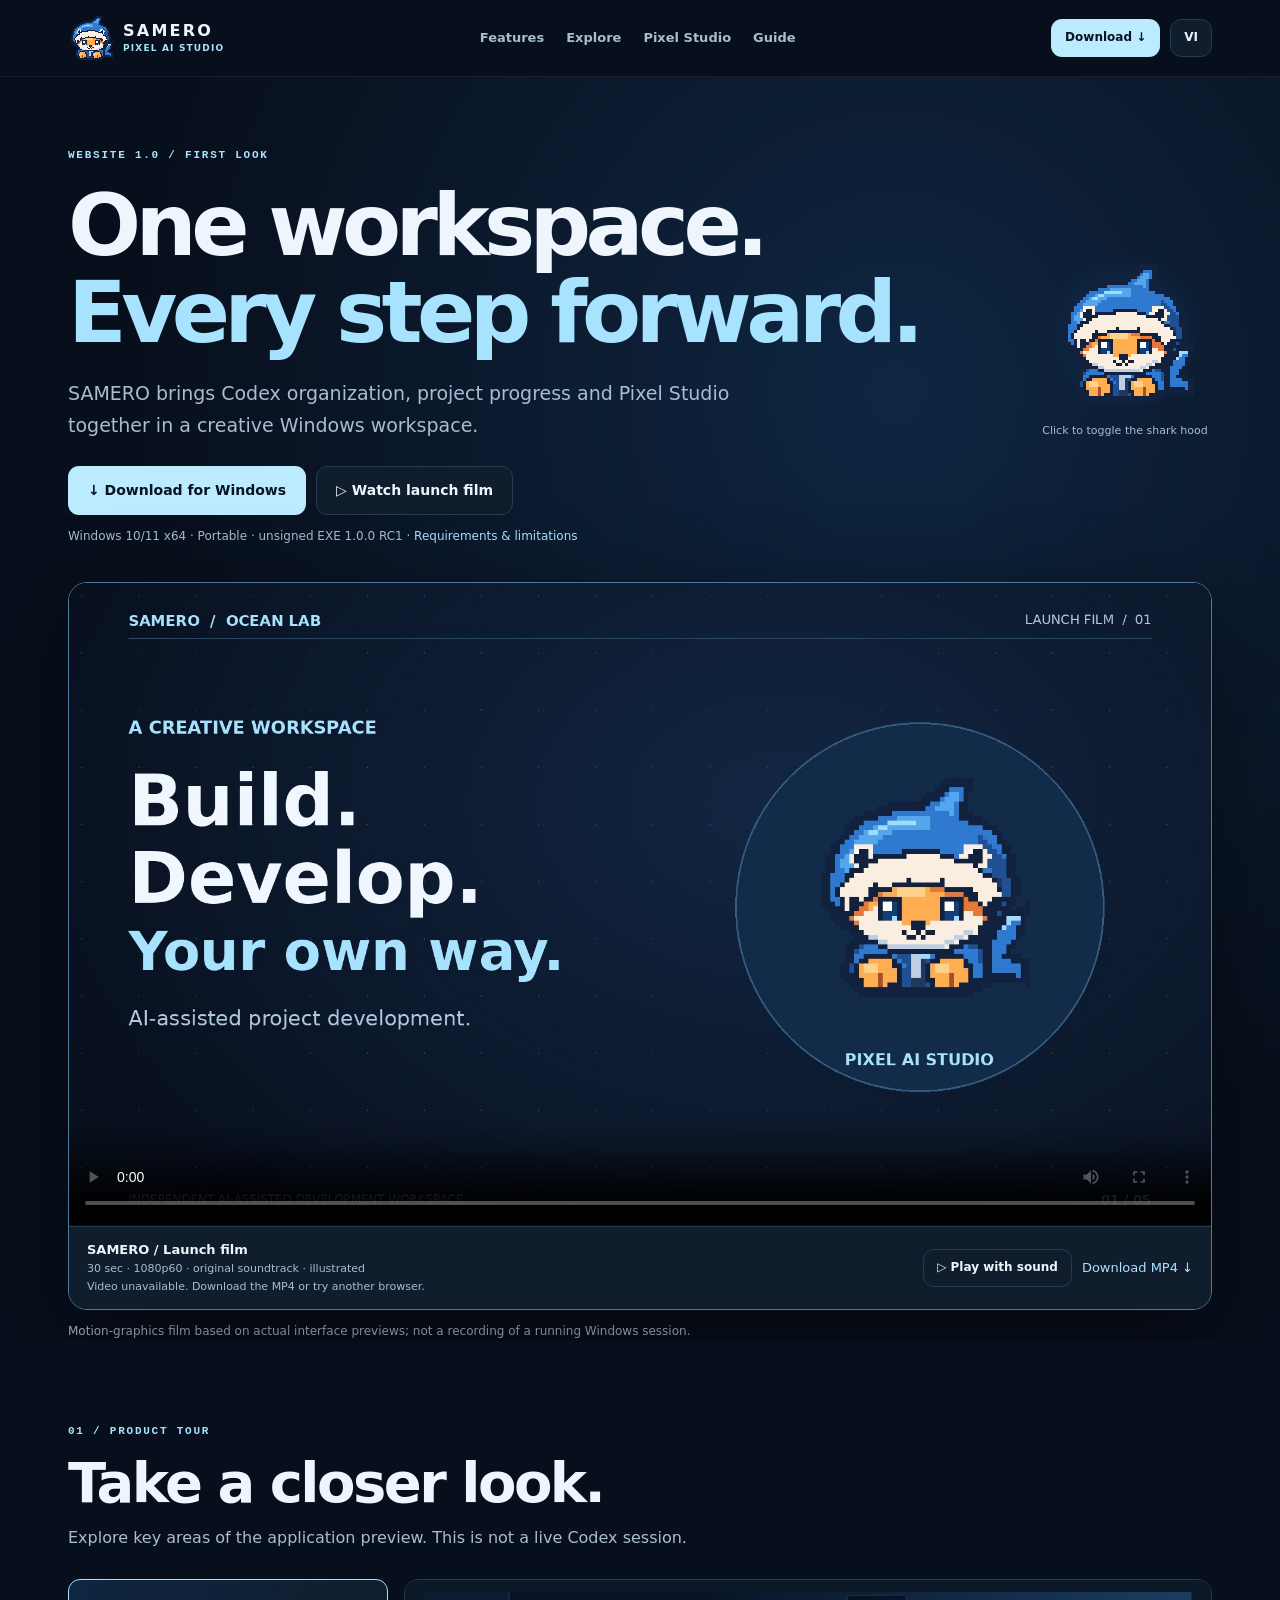
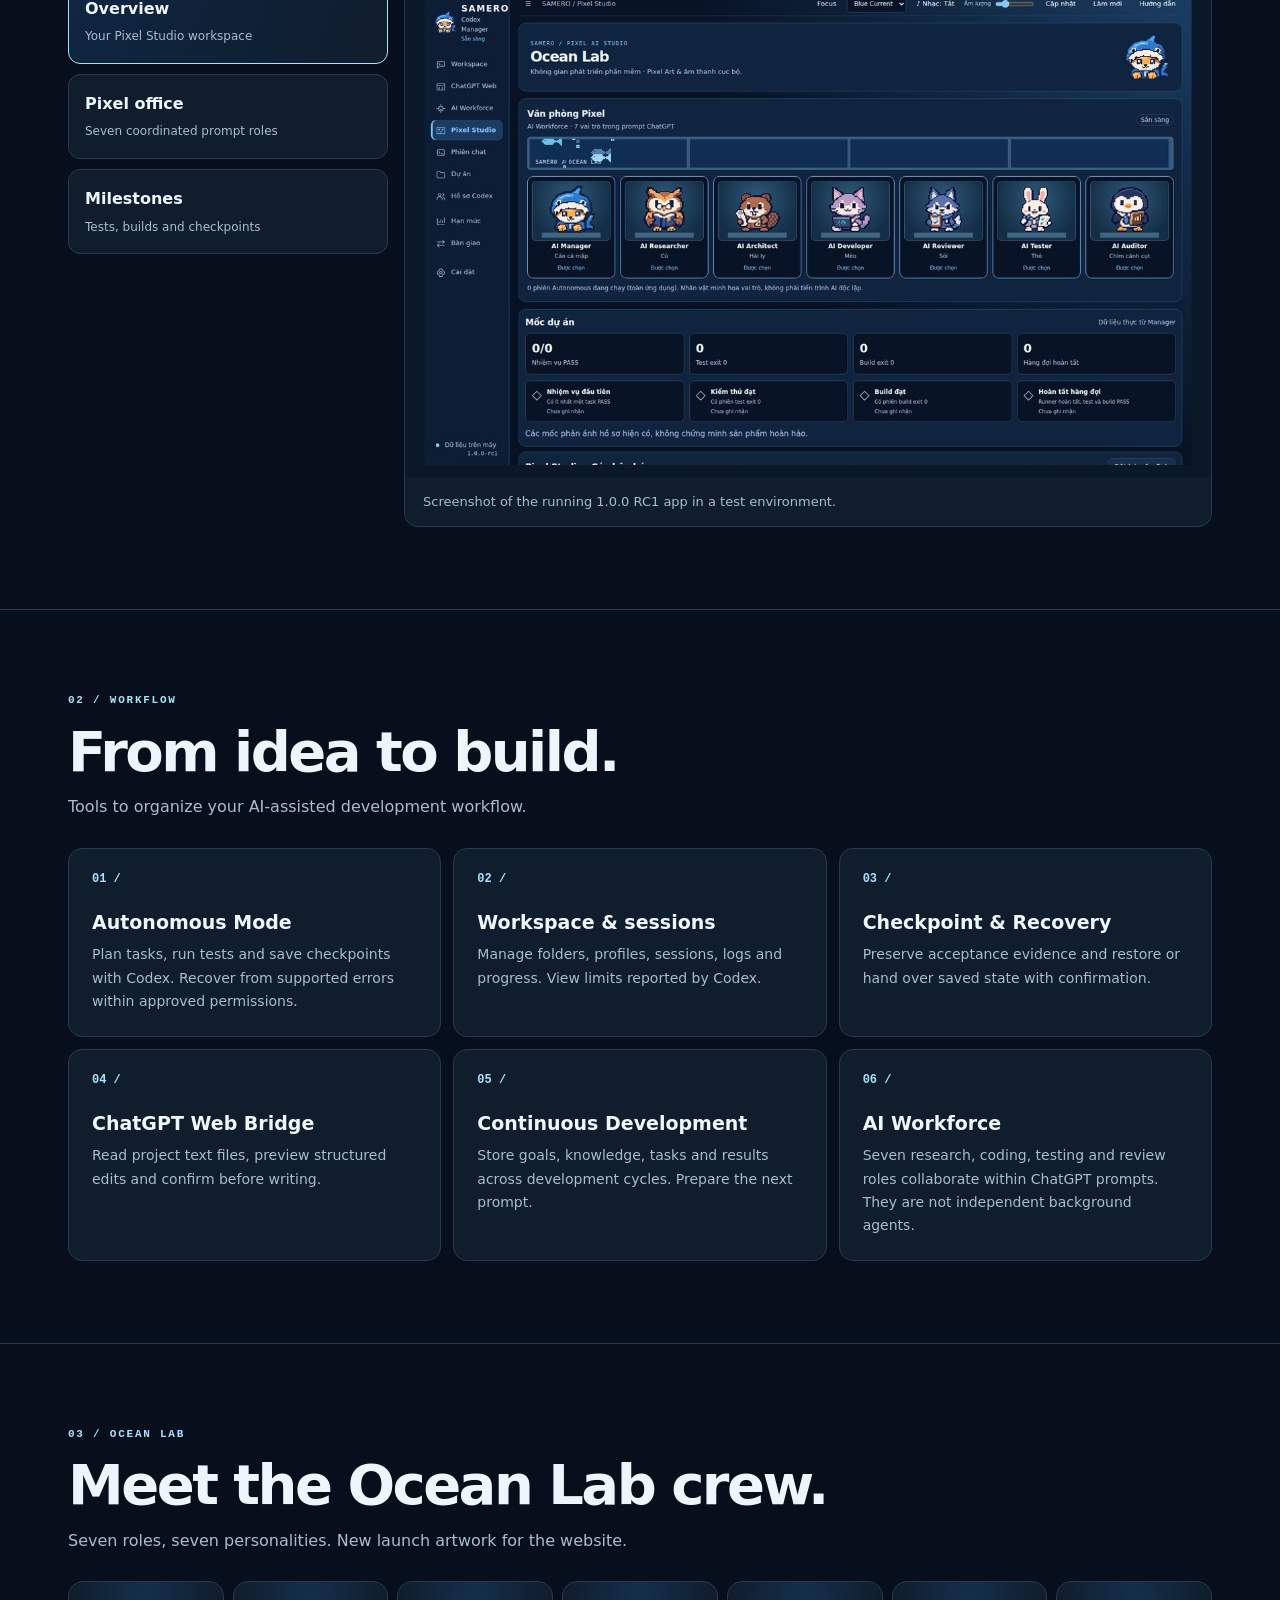
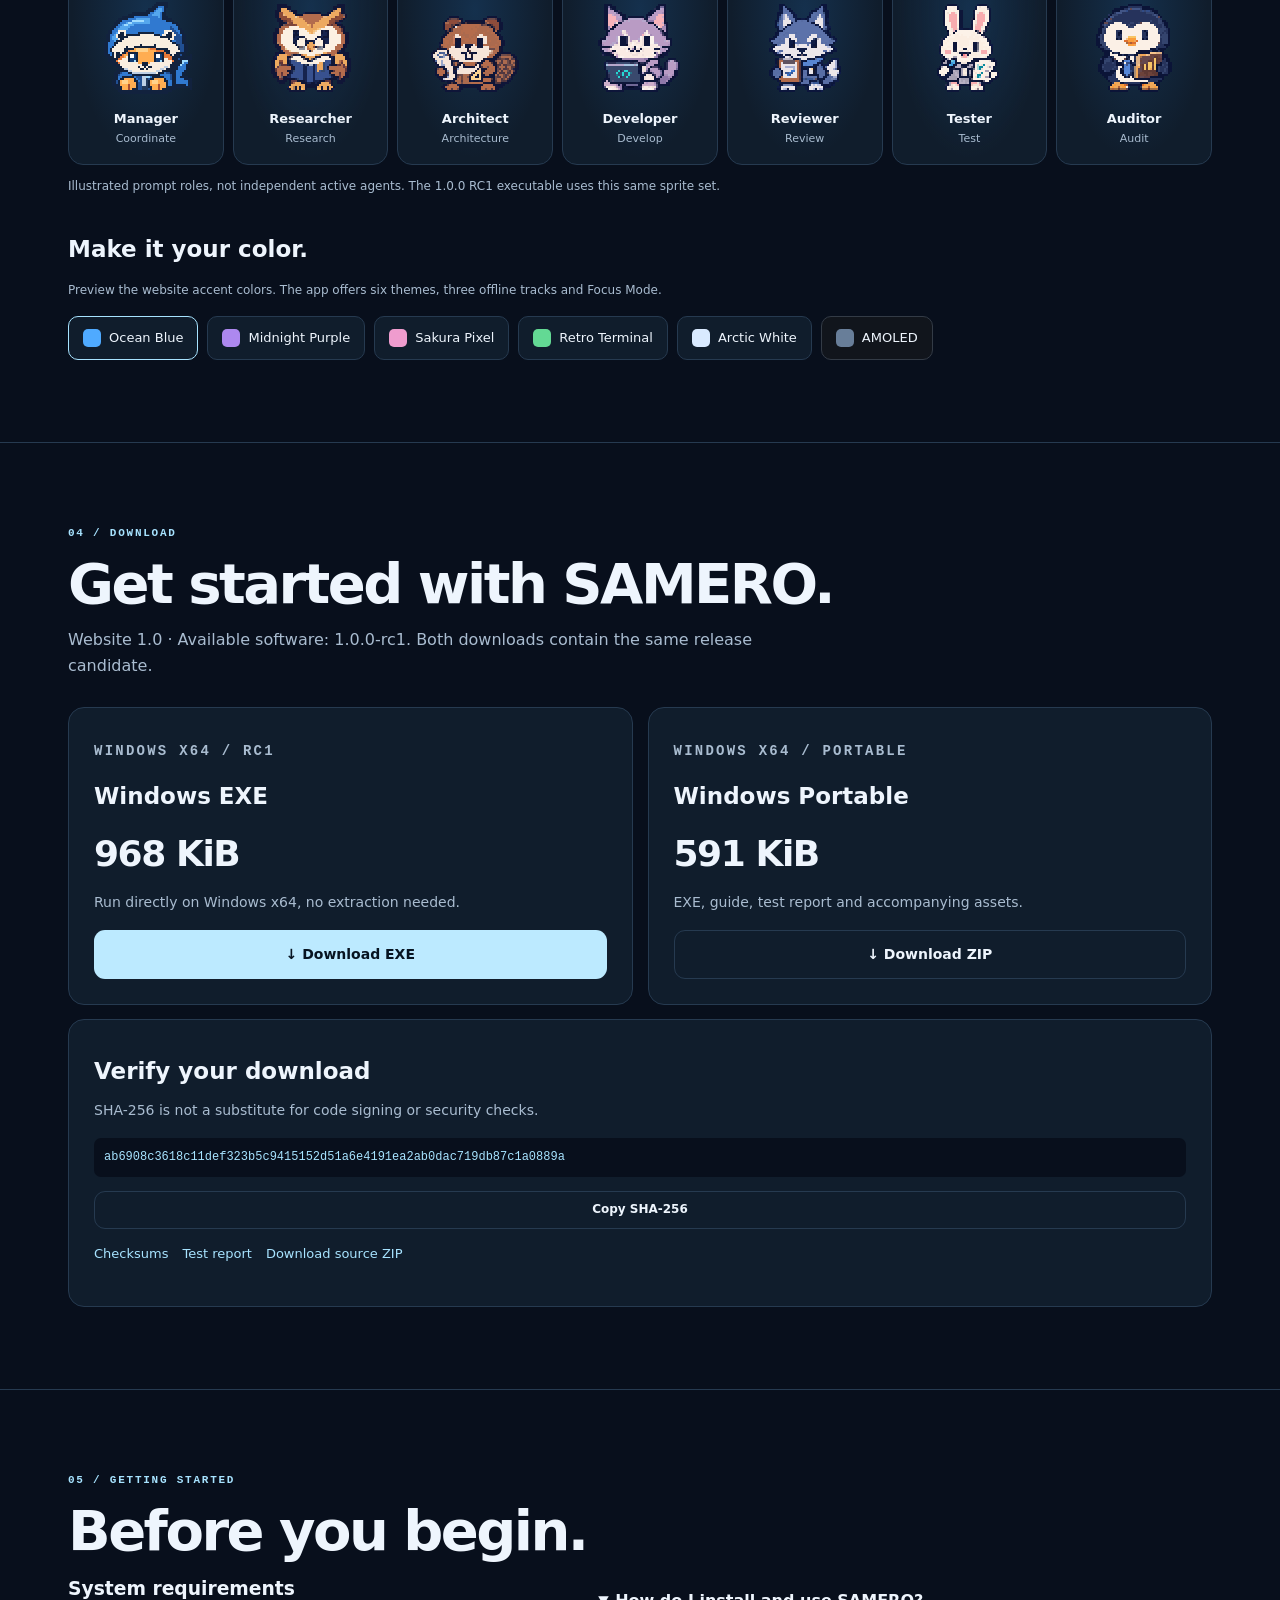
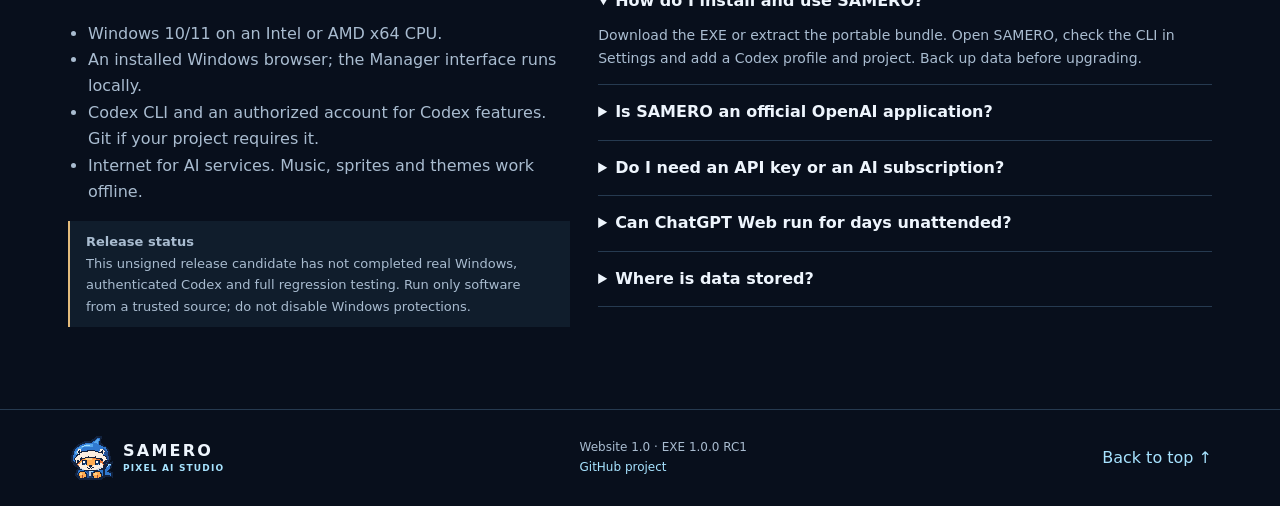
==== commit 9d34fb7f: "Release SAMERO 1.0.0 RC1: matching app, source, mascot artwork and website" ====
--- a/en.html
+++ b/en.html
@@ -11,5 +11,5 @@
 <article class="feature"><span class="number">05 /</span><h3>Continuous Development</h3><p>Store goals, knowledge, tasks and results across development cycles. Prepare the next prompt.</p></article>
 <article class="feature"><span class="number">06 /</span><h3>AI Workforce</h3><p>Seven research, coding, testing and review roles collaborate within ChatGPT prompts. They are not independent background agents.</p></article></div></div></section>
 <section class="section divider" id="studio"><div class="wrap"><p class="eyebrow">03 / OCEAN LAB</p><h2>Meet the Ocean Lab crew.</h2><p class="intro">Seven roles, seven personalities. New launch artwork for the website.</p><div class="team"><div class="role"><img src="assets/brand-1.0-normal.png" width="96" height="96" loading="lazy" alt=""><strong>Manager</strong><small>Coordinate</small></div><div class="role"><img src="assets/crew-1.0-owl.png" width="96" height="96" loading="lazy" alt=""><strong>Researcher</strong><small>Research</small></div><div class="role"><img src="assets/crew-1.0-beaver.png" width="96" height="96" loading="lazy" alt=""><strong>Architect</strong><small>Architecture</small></div><div class="role"><img src="assets/crew-1.0-cat.png" width="96" height="96" loading="lazy" alt=""><strong>Developer</strong><small>Develop</small></div><div class="role"><img src="assets/crew-1.0-wolf.png" width="96" height="96" loading="lazy" alt=""><strong>Reviewer</strong><small>Review</small></div><div class="role"><img src="assets/crew-1.0-rabbit.png" width="96" height="96" loading="lazy" alt=""><strong>Tester</strong><small>Test</small></div><div class="role"><img src="assets/crew-1.0-penguin.png" width="96" height="96" loading="lazy" alt=""><strong>Auditor</strong><small>Audit</small></div></div><p class="micro">Illustrated prompt roles, not independent active agents. The 1.0.0 RC1 executable uses this same sprite set.</p><div class="themes-head"><h3>Make it your color.</h3><p class="micro">Preview the website accent colors. The app offers six themes, three offline tracks and Focus Mode.</p><div class="theme-row" role="group" aria-label="Make it your color."><button type="button" class="theme" aria-pressed="true" data-theme="ocean"><i style="--swatch:#4faaff"></i>Ocean Blue</button><button type="button" class="theme" aria-pressed="false" data-theme="purple"><i style="--swatch:#ad88ef"></i>Midnight Purple</button><button type="button" class="theme" aria-pressed="false" data-theme="sakura"><i style="--swatch:#ef9cce"></i>Sakura Pixel</button><button type="button" class="theme" aria-pressed="false" data-theme="retro"><i style="--swatch:#63d994"></i>Retro Terminal</button><button type="button" class="theme" aria-pressed="false" data-theme="arctic"><i style="--swatch:#d9eaff"></i>Arctic White</button><button type="button" class="theme" aria-pressed="false" data-theme="amoled"><i style="--swatch:#687e99"></i>AMOLED</button></div></div></div></section>
-<section class="section divider" id="download"><div class="wrap"><p class="eyebrow">04 / DOWNLOAD</p><h2>Get started with SAMERO.</h2><p class="intro">Website 1.0 · Available software: 1.0.0-rc1. Both downloads contain the same release candidate.</p><div class="downloads"><article class="card"><p class="eyebrow">WINDOWS X64 / RC1</p><h3>Windows EXE</h3><div class="size">958 KiB</div><p>Run directly on Windows x64, no extraction needed.</p><a class="btn primary" download href="downloads/SAMERO-1.0.0-rc1.exe">↓ Download EXE</a></article><article class="card"><p class="eyebrow">WINDOWS X64 / PORTABLE</p><h3>Windows Portable</h3><div class="size">586 KiB</div><p>EXE, guide, test report and accompanying assets.</p><a class="btn secondary" download href="downloads/SAMERO-1.0.0-rc1-Portable.zip">↓ Download ZIP</a></article></div><div class="card hash"><h3>Verify your download</h3><p>SHA-256 is not a substitute for code signing or security checks.</p><code id="hash">7cad77818c11ad23435df10939fd45ac8f50f3704bae3761f64d47da403a03b7</code><div class="hash-links"><button type="button" id="copy" class="btn secondary compact">Copy SHA-256</button><a download href="downloads/SHA256SUMS-1.0.0-rc1.txt">Checksums</a><a download href="downloads/TEST-RESULTS-1.0.0-rc1.txt">Test report</a><a download href="downloads/SAMERO-1.0.0-rc1-Source.zip">Download source ZIP</a></div><p id="copy-result" role="status"></p></div></div></section>
+<section class="section divider" id="download"><div class="wrap"><p class="eyebrow">04 / DOWNLOAD</p><h2>Get started with SAMERO.</h2><p class="intro">Website 1.0 · Available software: 1.0.0-rc1. Both downloads contain the same release candidate.</p><div class="downloads"><article class="card"><p class="eyebrow">WINDOWS X64 / RC1</p><h3>Windows EXE</h3><div class="size">968 KiB</div><p>Run directly on Windows x64, no extraction needed.</p><a class="btn primary" download href="downloads/SAMERO-1.0.0-rc1.exe">↓ Download EXE</a></article><article class="card"><p class="eyebrow">WINDOWS X64 / PORTABLE</p><h3>Windows Portable</h3><div class="size">591 KiB</div><p>EXE, guide, test report and accompanying assets.</p><a class="btn secondary" download href="downloads/SAMERO-1.0.0-rc1-Portable.zip">↓ Download ZIP</a></article></div><div class="card hash"><h3>Verify your download</h3><p>SHA-256 is not a substitute for code signing or security checks.</p><code id="hash">ab6908c3618c11def323b5c9415152d51a6e4191ea2ab0dac719db87c1a0889a</code><div class="hash-links"><button type="button" id="copy" class="btn secondary compact">Copy SHA-256</button><a download href="downloads/SHA256SUMS-1.0.0-rc1.txt">Checksums</a><a download href="downloads/TEST-RESULTS-1.0.0-rc1.txt">Test report</a><a download href="downloads/SAMERO-1.0.0-rc1-Source.zip">Download source ZIP</a></div><p id="copy-result" role="status"></p></div></div></section>
 <section class="section divider" id="faq"><div class="wrap"><p class="eyebrow">05 / GETTING STARTED</p><h2>Before you begin.</h2><div class="faqgrid"><div id="requirements"><h3>System requirements</h3><ul><li>Windows 10/11 on an Intel or AMD x64 CPU.</li><li>An installed Windows browser; the Manager interface runs locally.</li><li>Codex CLI and an authorized account for Codex features. Git if your project requires it.</li><li>Internet for AI services. Music, sprites and themes work offline.</li></ul><div class="notice"><strong>Release status</strong><p>This unsigned release candidate has not completed real Windows, authenticated Codex and full regression testing. Run only software from a trusted source; do not disable Windows protections.</p></div></div><div class="faq"><details open=""><summary>How do I install and use SAMERO?</summary><p>Download the EXE or extract the portable bundle. Open SAMERO, check the CLI in Settings and add a Codex profile and project. Back up data before upgrading.</p></details><details><summary>Is SAMERO an official OpenAI application?</summary><p>No. SAMERO is an independent workflow tool for Codex and ChatGPT, not an official OpenAI product.</p></details><details><summary>Do I need an API key or an AI subscription?</summary><p>SAMERO does not provide AI access or extra limits. Codex and ChatGPT remain subject to their providers’ accounts, limits and terms.</p></details><details><summary>Can ChatGPT Web run for days unattended?</summary><p>Local Bridge and Continuous Development are assisted workflows: send a prompt, receive edits, confirm and record progress. They do not automate the ChatGPT website or run independent agents 24/7. Autonomous Mode uses Codex App Server and depends on permissions, limits, connectivity and test results.</p></details><details><summary>Where is data stored?</summary><p>Manager metadata is stored locally under %LOCALAPPDATA%\SAMERO Codex Manager. CLI history is managed by Codex. AI services may process submitted content. This site has no sign-in forms or analytics.</p></details></div></div></div></section></main><footer class="footer"><div class="wrap"><a class="brand" href="#top"><img src="assets/brand-1.0-normal.png" width="46" height="46" alt=""><span>SAMERO<small>PIXEL AI STUDIO</small></span></a><p>Website 1.0 · EXE 1.0.0 RC1<br><a href="https://github.com/rin231126/samero">GitHub project</a></p><a href="#top">Back to top ↑</a></div></footer><script src="site-1.0.0.js" defer></script></body></html>
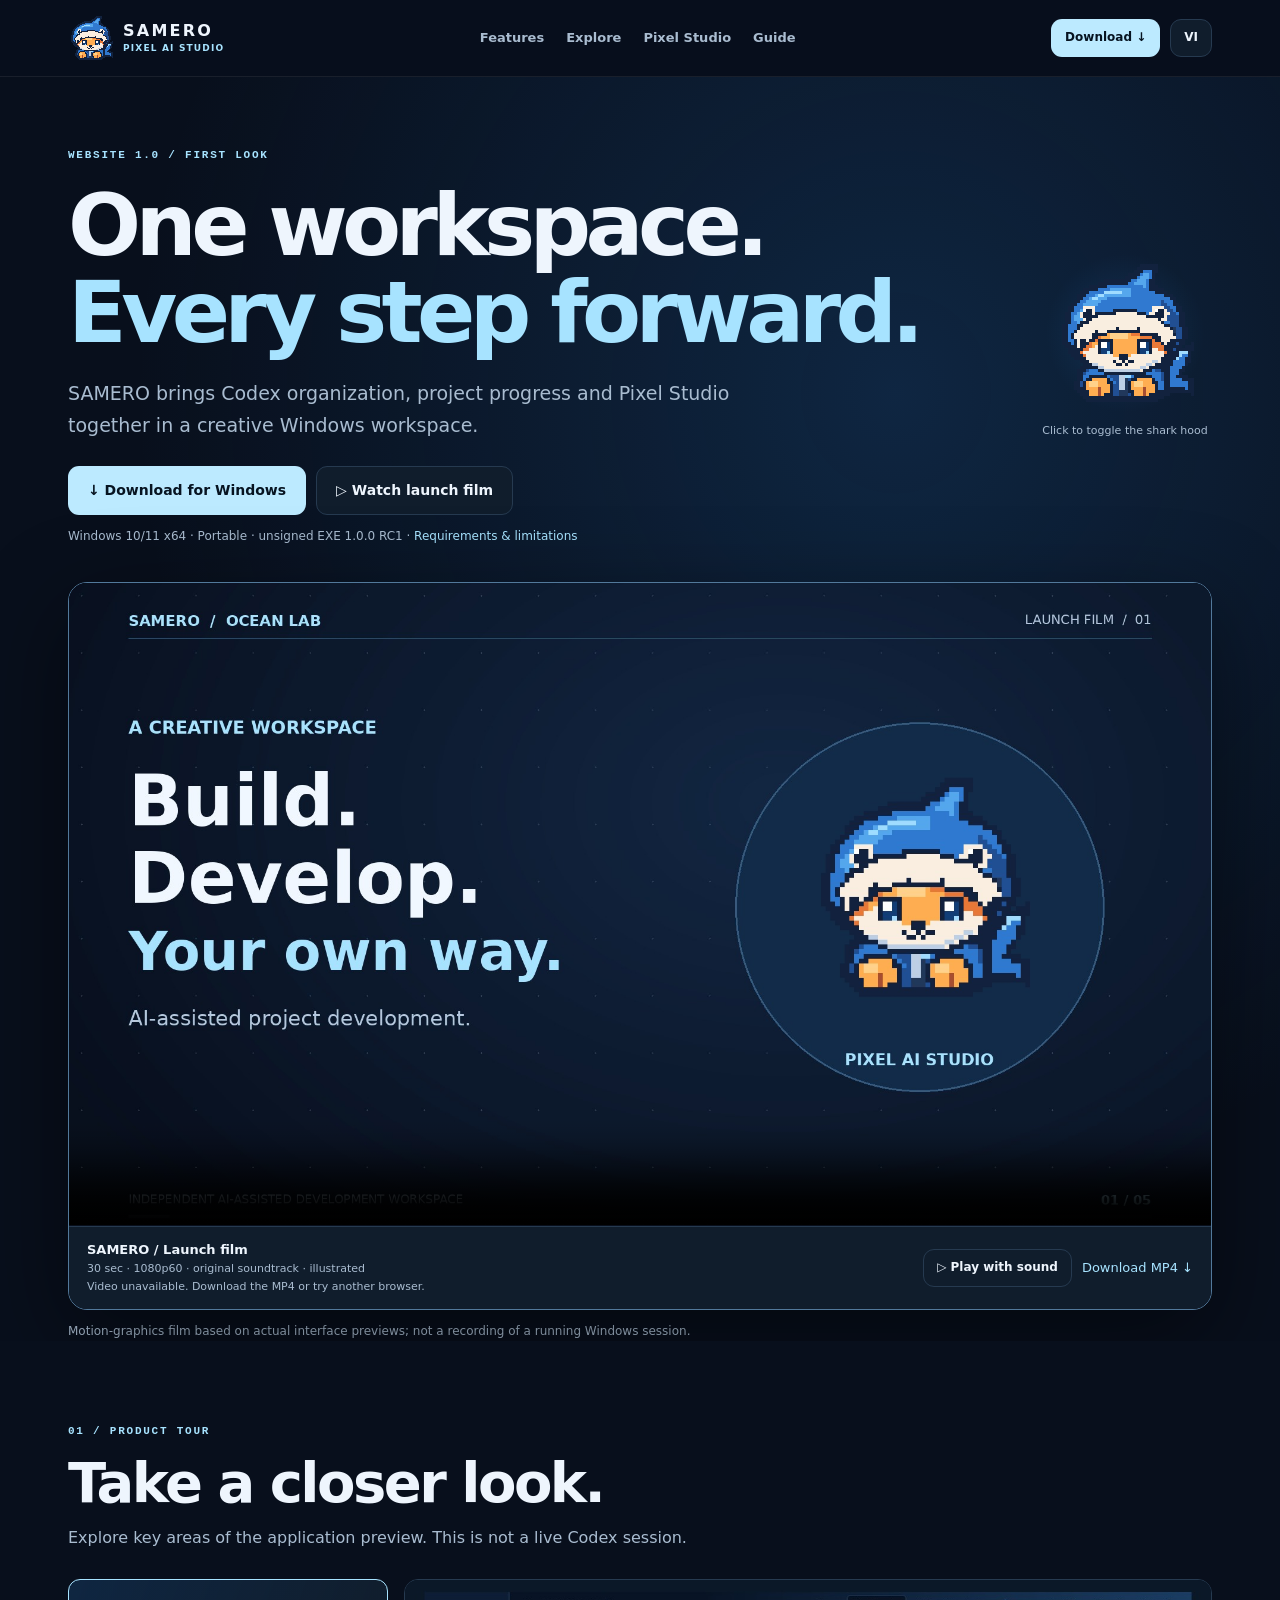
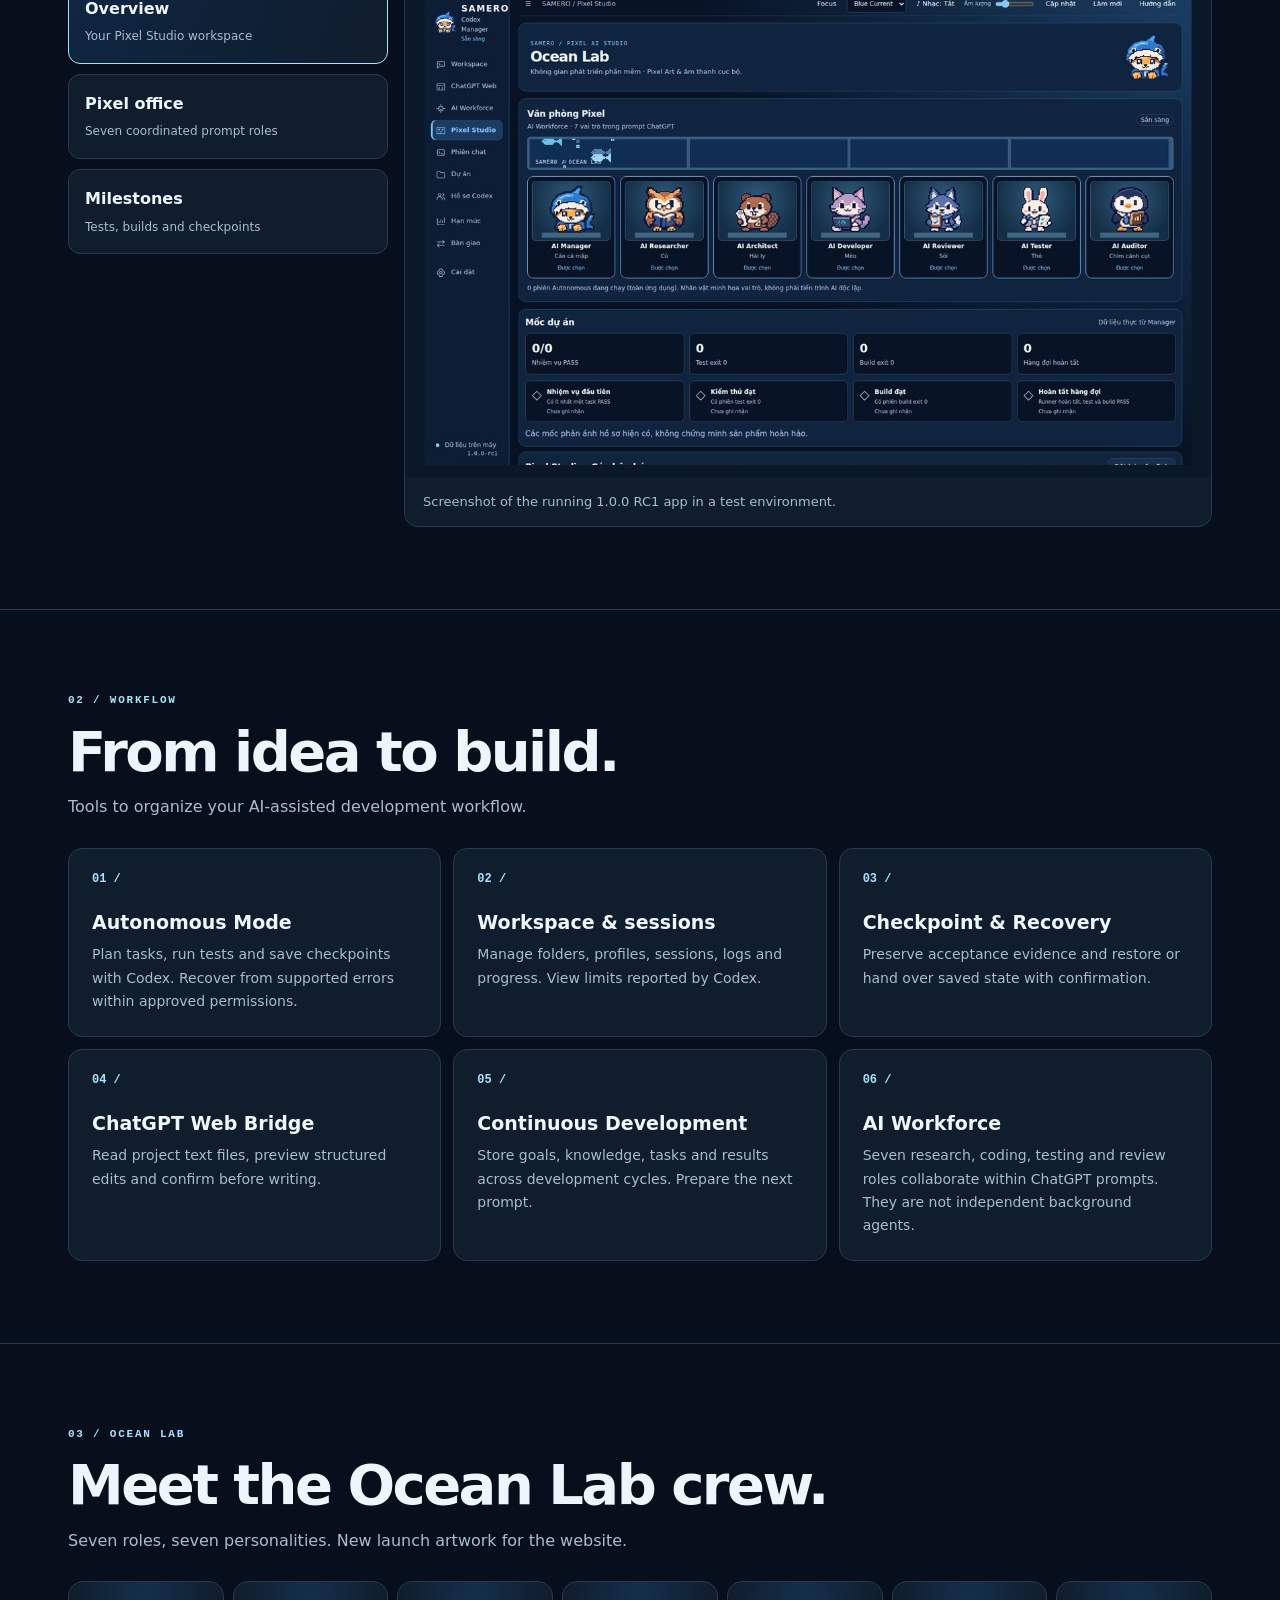
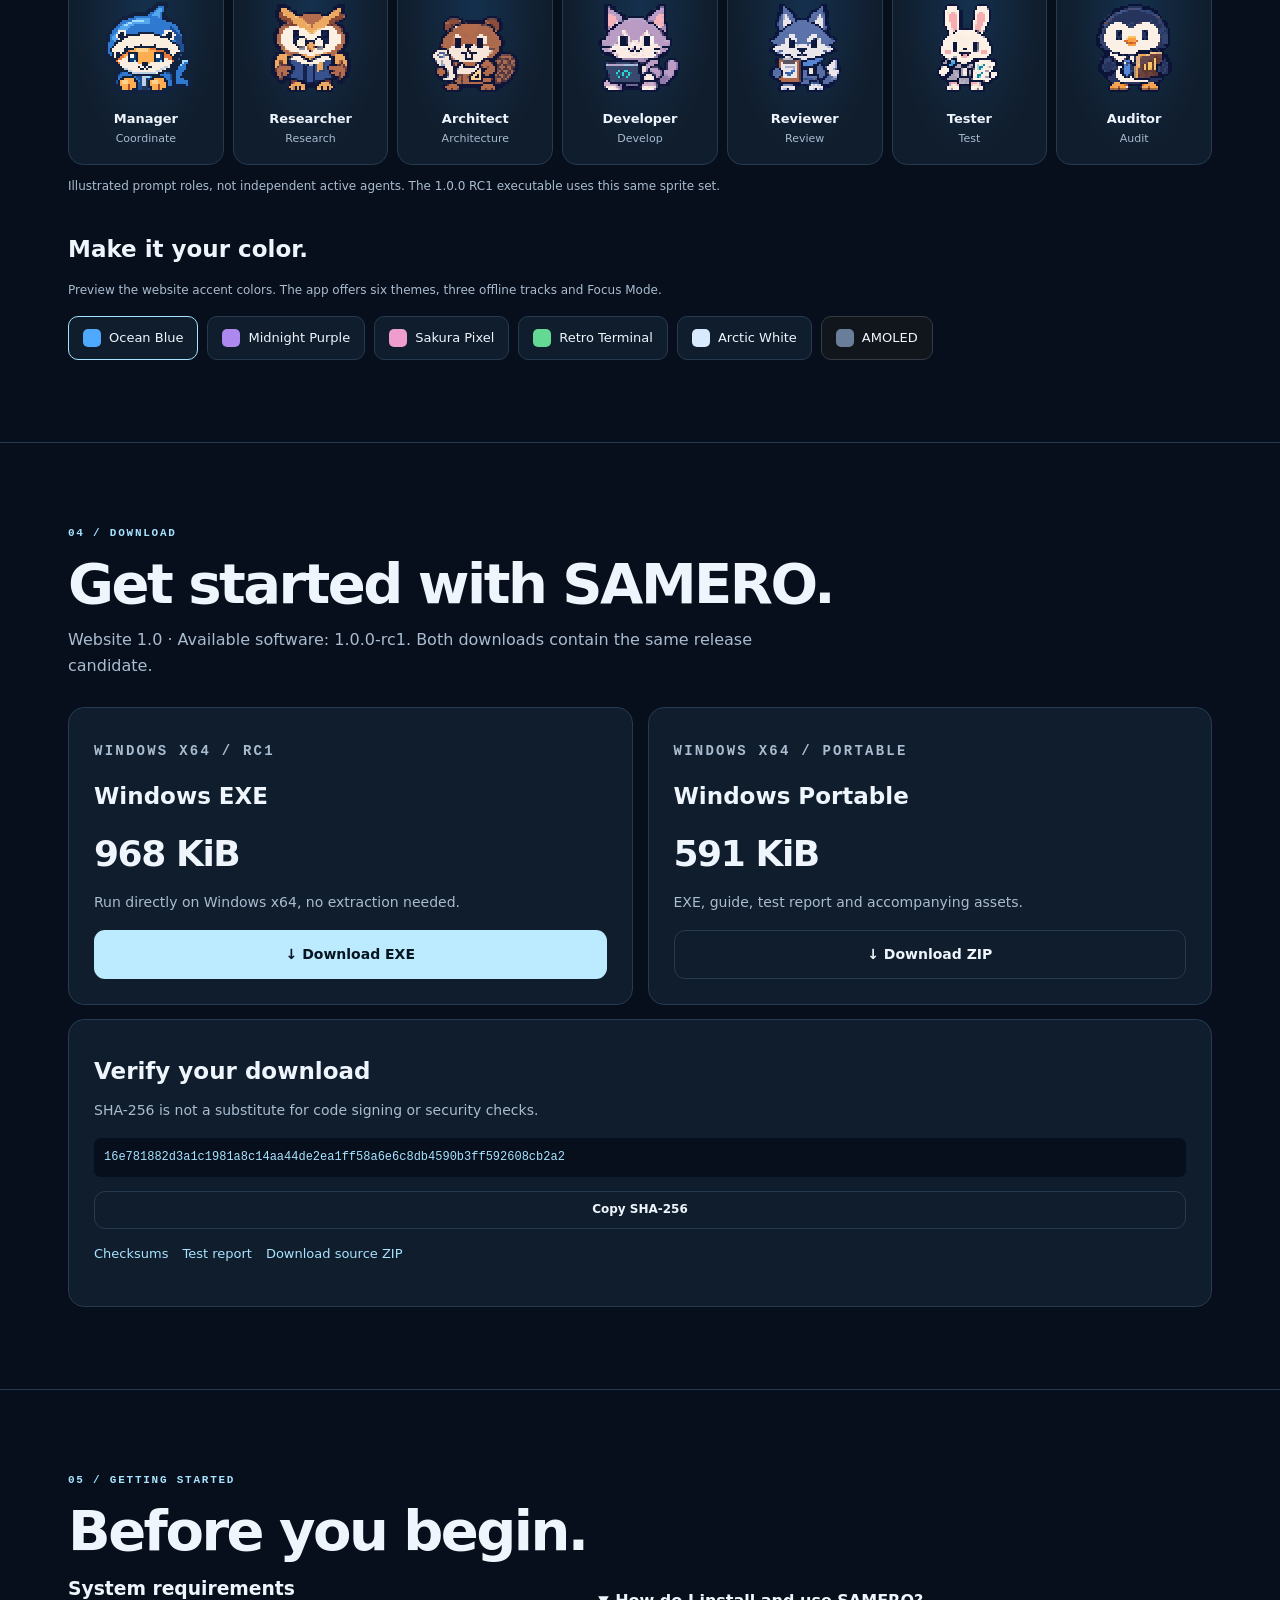
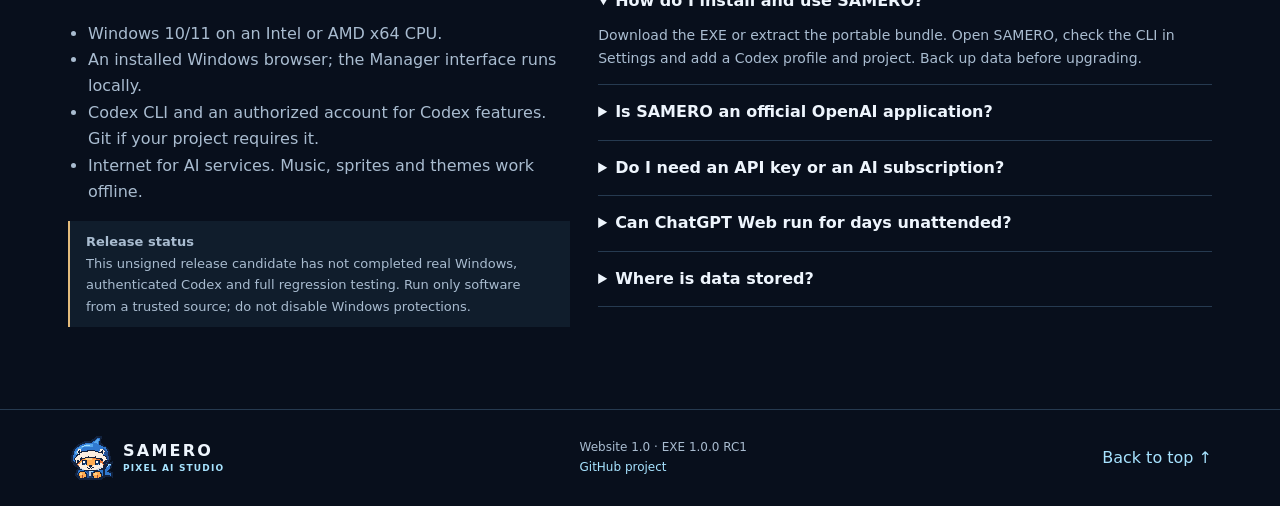
==== commit 48a8bb14: "Release SAMERO 1.0.0 RC1: matching app, source, mascot artwork and website" ====
--- a/en.html
+++ b/en.html
@@ -11,5 +11,5 @@
 <article class="feature"><span class="number">05 /</span><h3>Continuous Development</h3><p>Store goals, knowledge, tasks and results across development cycles. Prepare the next prompt.</p></article>
 <article class="feature"><span class="number">06 /</span><h3>AI Workforce</h3><p>Seven research, coding, testing and review roles collaborate within ChatGPT prompts. They are not independent background agents.</p></article></div></div></section>
 <section class="section divider" id="studio"><div class="wrap"><p class="eyebrow">03 / OCEAN LAB</p><h2>Meet the Ocean Lab crew.</h2><p class="intro">Seven roles, seven personalities. New launch artwork for the website.</p><div class="team"><div class="role"><img src="assets/brand-1.0-normal.png" width="96" height="96" loading="lazy" alt=""><strong>Manager</strong><small>Coordinate</small></div><div class="role"><img src="assets/crew-1.0-owl.png" width="96" height="96" loading="lazy" alt=""><strong>Researcher</strong><small>Research</small></div><div class="role"><img src="assets/crew-1.0-beaver.png" width="96" height="96" loading="lazy" alt=""><strong>Architect</strong><small>Architecture</small></div><div class="role"><img src="assets/crew-1.0-cat.png" width="96" height="96" loading="lazy" alt=""><strong>Developer</strong><small>Develop</small></div><div class="role"><img src="assets/crew-1.0-wolf.png" width="96" height="96" loading="lazy" alt=""><strong>Reviewer</strong><small>Review</small></div><div class="role"><img src="assets/crew-1.0-rabbit.png" width="96" height="96" loading="lazy" alt=""><strong>Tester</strong><small>Test</small></div><div class="role"><img src="assets/crew-1.0-penguin.png" width="96" height="96" loading="lazy" alt=""><strong>Auditor</strong><small>Audit</small></div></div><p class="micro">Illustrated prompt roles, not independent active agents. The 1.0.0 RC1 executable uses this same sprite set.</p><div class="themes-head"><h3>Make it your color.</h3><p class="micro">Preview the website accent colors. The app offers six themes, three offline tracks and Focus Mode.</p><div class="theme-row" role="group" aria-label="Make it your color."><button type="button" class="theme" aria-pressed="true" data-theme="ocean"><i style="--swatch:#4faaff"></i>Ocean Blue</button><button type="button" class="theme" aria-pressed="false" data-theme="purple"><i style="--swatch:#ad88ef"></i>Midnight Purple</button><button type="button" class="theme" aria-pressed="false" data-theme="sakura"><i style="--swatch:#ef9cce"></i>Sakura Pixel</button><button type="button" class="theme" aria-pressed="false" data-theme="retro"><i style="--swatch:#63d994"></i>Retro Terminal</button><button type="button" class="theme" aria-pressed="false" data-theme="arctic"><i style="--swatch:#d9eaff"></i>Arctic White</button><button type="button" class="theme" aria-pressed="false" data-theme="amoled"><i style="--swatch:#687e99"></i>AMOLED</button></div></div></div></section>
-<section class="section divider" id="download"><div class="wrap"><p class="eyebrow">04 / DOWNLOAD</p><h2>Get started with SAMERO.</h2><p class="intro">Website 1.0 · Available software: 1.0.0-rc1. Both downloads contain the same release candidate.</p><div class="downloads"><article class="card"><p class="eyebrow">WINDOWS X64 / RC1</p><h3>Windows EXE</h3><div class="size">968 KiB</div><p>Run directly on Windows x64, no extraction needed.</p><a class="btn primary" download href="downloads/SAMERO-1.0.0-rc1.exe">↓ Download EXE</a></article><article class="card"><p class="eyebrow">WINDOWS X64 / PORTABLE</p><h3>Windows Portable</h3><div class="size">591 KiB</div><p>EXE, guide, test report and accompanying assets.</p><a class="btn secondary" download href="downloads/SAMERO-1.0.0-rc1-Portable.zip">↓ Download ZIP</a></article></div><div class="card hash"><h3>Verify your download</h3><p>SHA-256 is not a substitute for code signing or security checks.</p><code id="hash">ab6908c3618c11def323b5c9415152d51a6e4191ea2ab0dac719db87c1a0889a</code><div class="hash-links"><button type="button" id="copy" class="btn secondary compact">Copy SHA-256</button><a download href="downloads/SHA256SUMS-1.0.0-rc1.txt">Checksums</a><a download href="downloads/TEST-RESULTS-1.0.0-rc1.txt">Test report</a><a download href="downloads/SAMERO-1.0.0-rc1-Source.zip">Download source ZIP</a></div><p id="copy-result" role="status"></p></div></div></section>
+<section class="section divider" id="download"><div class="wrap"><p class="eyebrow">04 / DOWNLOAD</p><h2>Get started with SAMERO.</h2><p class="intro">Website 1.0 · Available software: 1.0.0-rc1. Both downloads contain the same release candidate.</p><div class="downloads"><article class="card"><p class="eyebrow">WINDOWS X64 / RC1</p><h3>Windows EXE</h3><div class="size">968 KiB</div><p>Run directly on Windows x64, no extraction needed.</p><a class="btn primary" download href="downloads/SAMERO-1.0.0-rc1.exe">↓ Download EXE</a></article><article class="card"><p class="eyebrow">WINDOWS X64 / PORTABLE</p><h3>Windows Portable</h3><div class="size">591 KiB</div><p>EXE, guide, test report and accompanying assets.</p><a class="btn secondary" download href="downloads/SAMERO-1.0.0-rc1-Portable.zip">↓ Download ZIP</a></article></div><div class="card hash"><h3>Verify your download</h3><p>SHA-256 is not a substitute for code signing or security checks.</p><code id="hash">16e781882d3a1c1981a8c14aa44de2ea1ff58a6e6c8db4590b3ff592608cb2a2</code><div class="hash-links"><button type="button" id="copy" class="btn secondary compact">Copy SHA-256</button><a download href="downloads/SHA256SUMS-1.0.0-rc1.txt">Checksums</a><a download href="downloads/TEST-RESULTS-1.0.0-rc1.txt">Test report</a><a download href="downloads/SAMERO-1.0.0-rc1-Source.zip">Download source ZIP</a></div><p id="copy-result" role="status"></p></div></div></section>
 <section class="section divider" id="faq"><div class="wrap"><p class="eyebrow">05 / GETTING STARTED</p><h2>Before you begin.</h2><div class="faqgrid"><div id="requirements"><h3>System requirements</h3><ul><li>Windows 10/11 on an Intel or AMD x64 CPU.</li><li>An installed Windows browser; the Manager interface runs locally.</li><li>Codex CLI and an authorized account for Codex features. Git if your project requires it.</li><li>Internet for AI services. Music, sprites and themes work offline.</li></ul><div class="notice"><strong>Release status</strong><p>This unsigned release candidate has not completed real Windows, authenticated Codex and full regression testing. Run only software from a trusted source; do not disable Windows protections.</p></div></div><div class="faq"><details open=""><summary>How do I install and use SAMERO?</summary><p>Download the EXE or extract the portable bundle. Open SAMERO, check the CLI in Settings and add a Codex profile and project. Back up data before upgrading.</p></details><details><summary>Is SAMERO an official OpenAI application?</summary><p>No. SAMERO is an independent workflow tool for Codex and ChatGPT, not an official OpenAI product.</p></details><details><summary>Do I need an API key or an AI subscription?</summary><p>SAMERO does not provide AI access or extra limits. Codex and ChatGPT remain subject to their providers’ accounts, limits and terms.</p></details><details><summary>Can ChatGPT Web run for days unattended?</summary><p>Local Bridge and Continuous Development are assisted workflows: send a prompt, receive edits, confirm and record progress. They do not automate the ChatGPT website or run independent agents 24/7. Autonomous Mode uses Codex App Server and depends on permissions, limits, connectivity and test results.</p></details><details><summary>Where is data stored?</summary><p>Manager metadata is stored locally under %LOCALAPPDATA%\SAMERO Codex Manager. CLI history is managed by Codex. AI services may process submitted content. This site has no sign-in forms or analytics.</p></details></div></div></div></section></main><footer class="footer"><div class="wrap"><a class="brand" href="#top"><img src="assets/brand-1.0-normal.png" width="46" height="46" alt=""><span>SAMERO<small>PIXEL AI STUDIO</small></span></a><p>Website 1.0 · EXE 1.0.0 RC1<br><a href="https://github.com/rin231126/samero">GitHub project</a></p><a href="#top">Back to top ↑</a></div></footer><script src="site-1.0.0.js" defer></script></body></html>
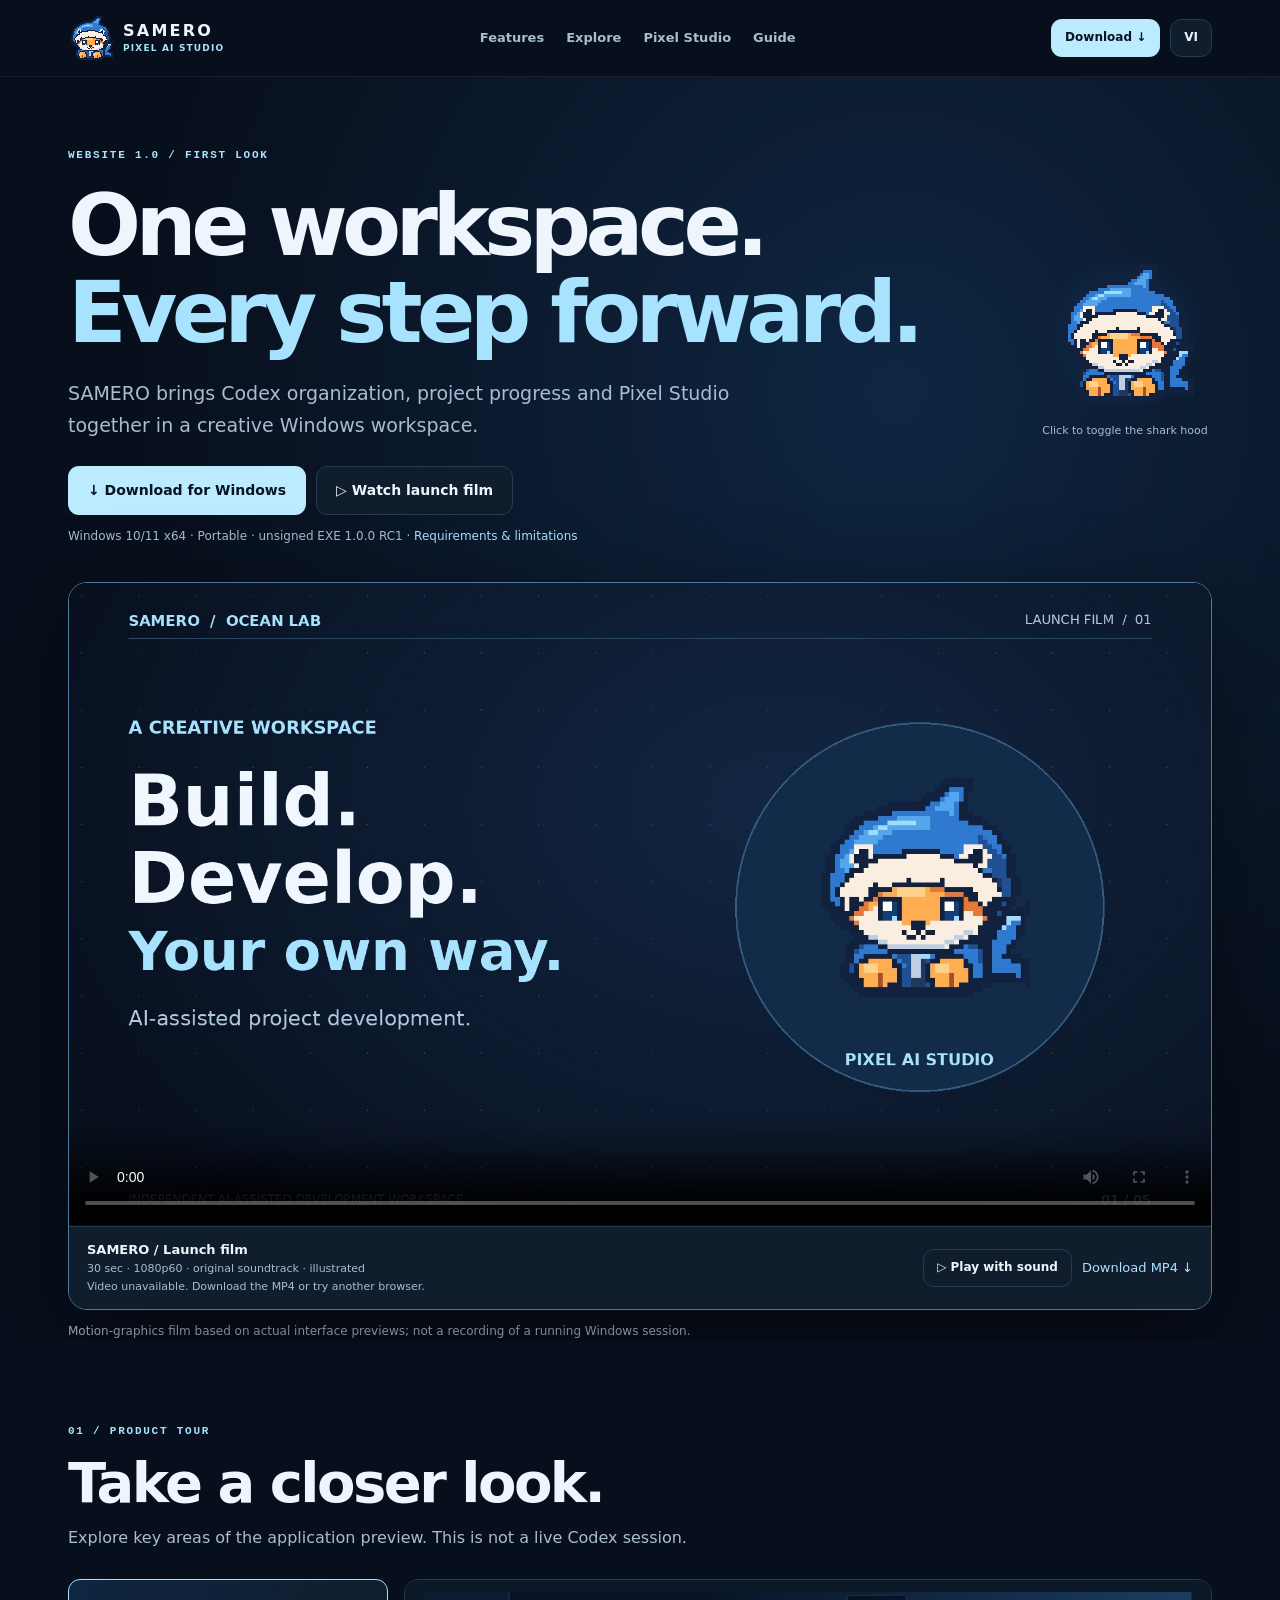
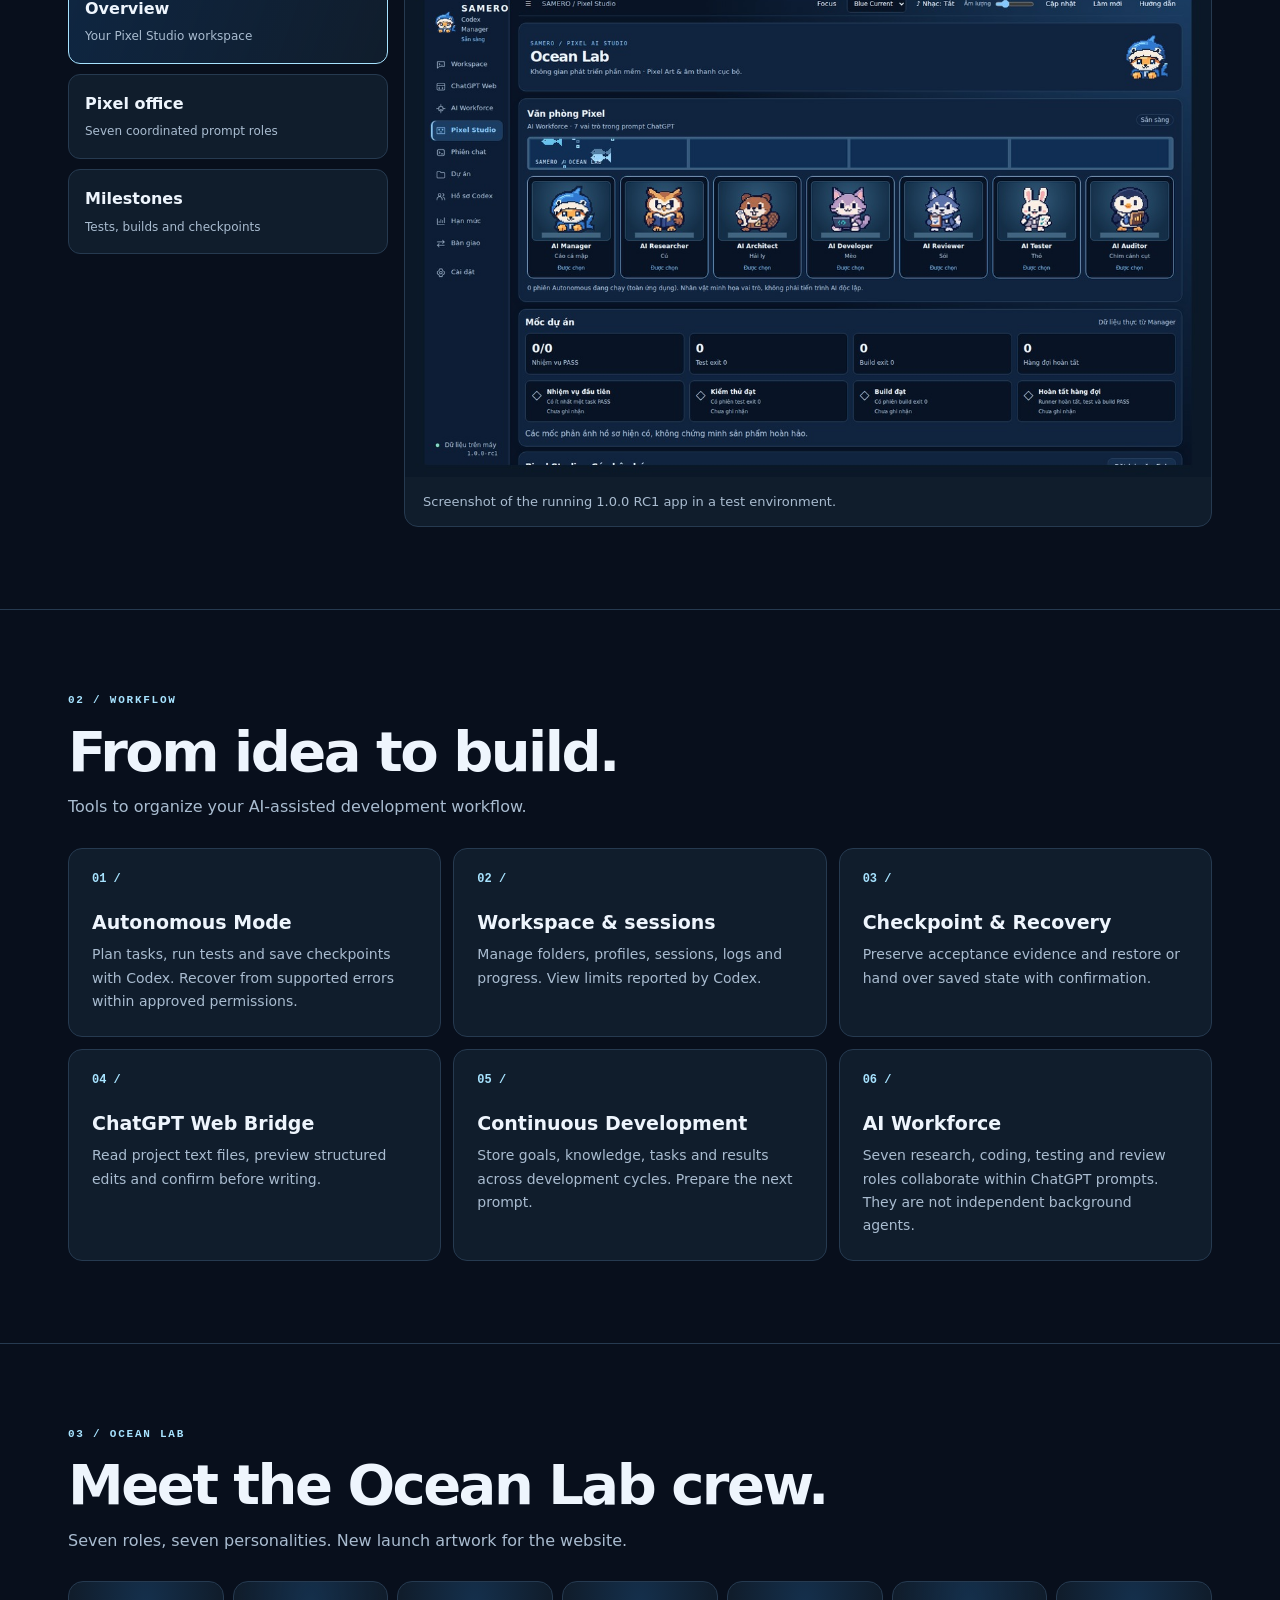
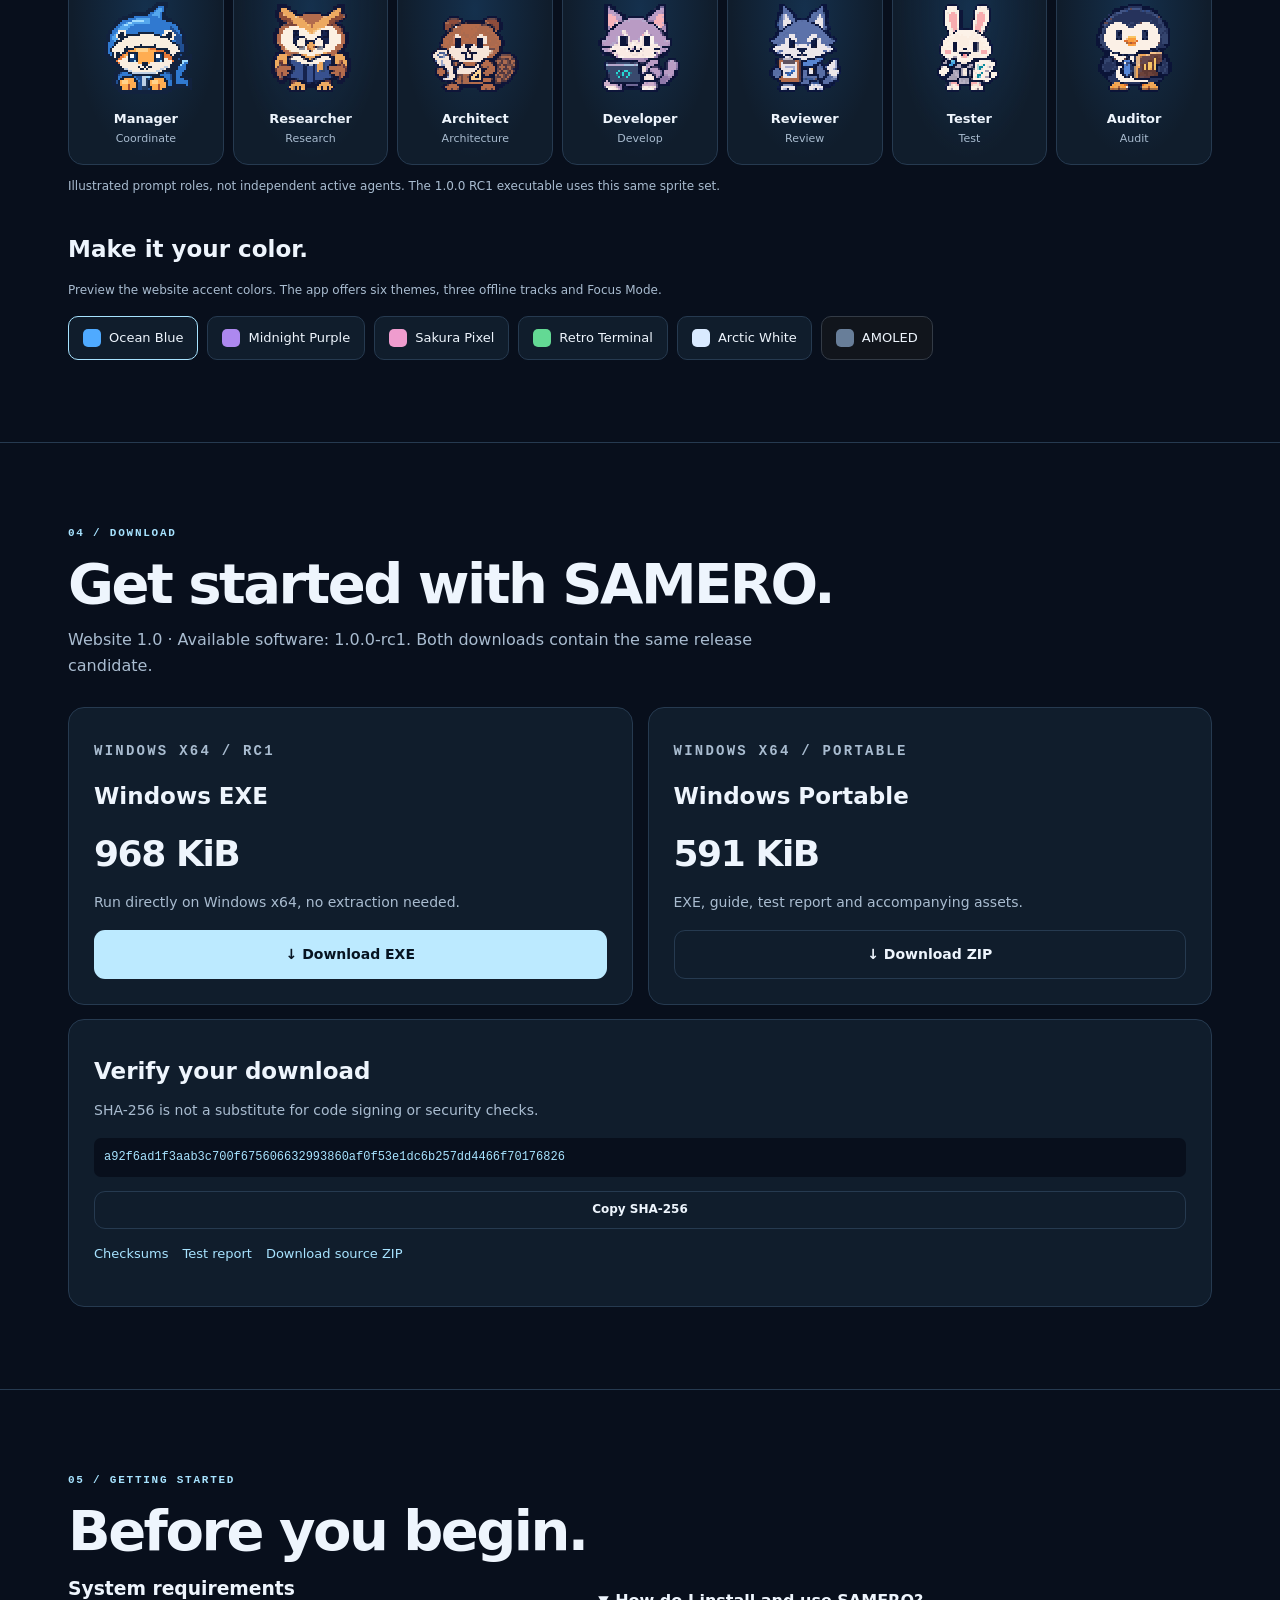
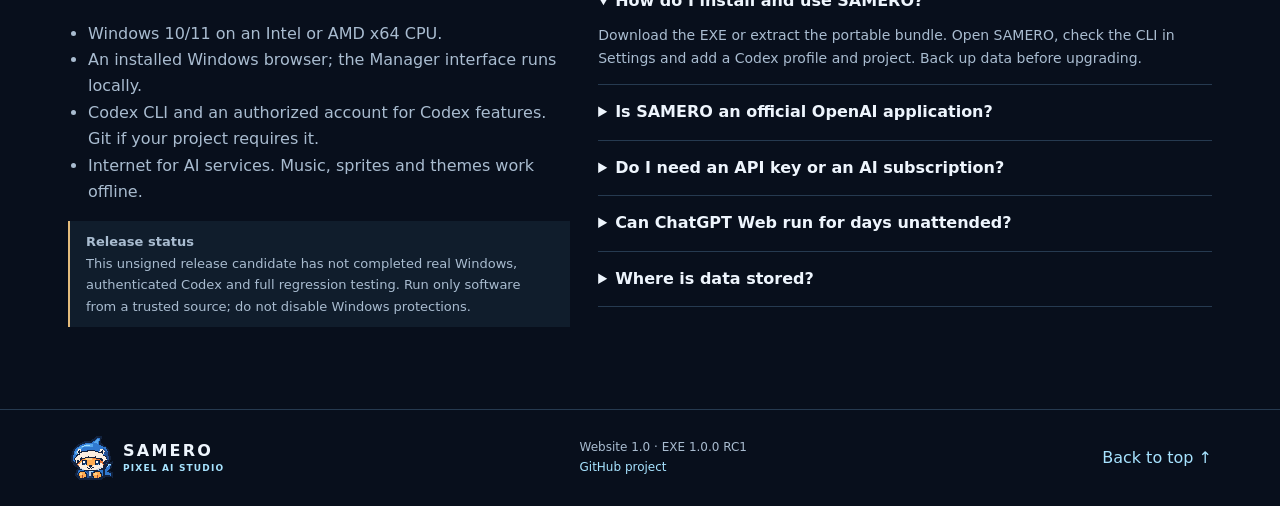
==== commit 935a516a: "Release SAMERO 1.0.0 RC1: matching app, source, mascot artwork and website" ====
--- a/en.html
+++ b/en.html
@@ -11,5 +11,5 @@
 <article class="feature"><span class="number">05 /</span><h3>Continuous Development</h3><p>Store goals, knowledge, tasks and results across development cycles. Prepare the next prompt.</p></article>
 <article class="feature"><span class="number">06 /</span><h3>AI Workforce</h3><p>Seven research, coding, testing and review roles collaborate within ChatGPT prompts. They are not independent background agents.</p></article></div></div></section>
 <section class="section divider" id="studio"><div class="wrap"><p class="eyebrow">03 / OCEAN LAB</p><h2>Meet the Ocean Lab crew.</h2><p class="intro">Seven roles, seven personalities. New launch artwork for the website.</p><div class="team"><div class="role"><img src="assets/brand-1.0-normal.png" width="96" height="96" loading="lazy" alt=""><strong>Manager</strong><small>Coordinate</small></div><div class="role"><img src="assets/crew-1.0-owl.png" width="96" height="96" loading="lazy" alt=""><strong>Researcher</strong><small>Research</small></div><div class="role"><img src="assets/crew-1.0-beaver.png" width="96" height="96" loading="lazy" alt=""><strong>Architect</strong><small>Architecture</small></div><div class="role"><img src="assets/crew-1.0-cat.png" width="96" height="96" loading="lazy" alt=""><strong>Developer</strong><small>Develop</small></div><div class="role"><img src="assets/crew-1.0-wolf.png" width="96" height="96" loading="lazy" alt=""><strong>Reviewer</strong><small>Review</small></div><div class="role"><img src="assets/crew-1.0-rabbit.png" width="96" height="96" loading="lazy" alt=""><strong>Tester</strong><small>Test</small></div><div class="role"><img src="assets/crew-1.0-penguin.png" width="96" height="96" loading="lazy" alt=""><strong>Auditor</strong><small>Audit</small></div></div><p class="micro">Illustrated prompt roles, not independent active agents. The 1.0.0 RC1 executable uses this same sprite set.</p><div class="themes-head"><h3>Make it your color.</h3><p class="micro">Preview the website accent colors. The app offers six themes, three offline tracks and Focus Mode.</p><div class="theme-row" role="group" aria-label="Make it your color."><button type="button" class="theme" aria-pressed="true" data-theme="ocean"><i style="--swatch:#4faaff"></i>Ocean Blue</button><button type="button" class="theme" aria-pressed="false" data-theme="purple"><i style="--swatch:#ad88ef"></i>Midnight Purple</button><button type="button" class="theme" aria-pressed="false" data-theme="sakura"><i style="--swatch:#ef9cce"></i>Sakura Pixel</button><button type="button" class="theme" aria-pressed="false" data-theme="retro"><i style="--swatch:#63d994"></i>Retro Terminal</button><button type="button" class="theme" aria-pressed="false" data-theme="arctic"><i style="--swatch:#d9eaff"></i>Arctic White</button><button type="button" class="theme" aria-pressed="false" data-theme="amoled"><i style="--swatch:#687e99"></i>AMOLED</button></div></div></div></section>
-<section class="section divider" id="download"><div class="wrap"><p class="eyebrow">04 / DOWNLOAD</p><h2>Get started with SAMERO.</h2><p class="intro">Website 1.0 · Available software: 1.0.0-rc1. Both downloads contain the same release candidate.</p><div class="downloads"><article class="card"><p class="eyebrow">WINDOWS X64 / RC1</p><h3>Windows EXE</h3><div class="size">968 KiB</div><p>Run directly on Windows x64, no extraction needed.</p><a class="btn primary" download href="downloads/SAMERO-1.0.0-rc1.exe">↓ Download EXE</a></article><article class="card"><p class="eyebrow">WINDOWS X64 / PORTABLE</p><h3>Windows Portable</h3><div class="size">591 KiB</div><p>EXE, guide, test report and accompanying assets.</p><a class="btn secondary" download href="downloads/SAMERO-1.0.0-rc1-Portable.zip">↓ Download ZIP</a></article></div><div class="card hash"><h3>Verify your download</h3><p>SHA-256 is not a substitute for code signing or security checks.</p><code id="hash">16e781882d3a1c1981a8c14aa44de2ea1ff58a6e6c8db4590b3ff592608cb2a2</code><div class="hash-links"><button type="button" id="copy" class="btn secondary compact">Copy SHA-256</button><a download href="downloads/SHA256SUMS-1.0.0-rc1.txt">Checksums</a><a download href="downloads/TEST-RESULTS-1.0.0-rc1.txt">Test report</a><a download href="downloads/SAMERO-1.0.0-rc1-Source.zip">Download source ZIP</a></div><p id="copy-result" role="status"></p></div></div></section>
+<section class="section divider" id="download"><div class="wrap"><p class="eyebrow">04 / DOWNLOAD</p><h2>Get started with SAMERO.</h2><p class="intro">Website 1.0 · Available software: 1.0.0-rc1. Both downloads contain the same release candidate.</p><div class="downloads"><article class="card"><p class="eyebrow">WINDOWS X64 / RC1</p><h3>Windows EXE</h3><div class="size">968 KiB</div><p>Run directly on Windows x64, no extraction needed.</p><a class="btn primary" download href="downloads/SAMERO-1.0.0-rc1.exe">↓ Download EXE</a></article><article class="card"><p class="eyebrow">WINDOWS X64 / PORTABLE</p><h3>Windows Portable</h3><div class="size">591 KiB</div><p>EXE, guide, test report and accompanying assets.</p><a class="btn secondary" download href="downloads/SAMERO-1.0.0-rc1-Portable.zip">↓ Download ZIP</a></article></div><div class="card hash"><h3>Verify your download</h3><p>SHA-256 is not a substitute for code signing or security checks.</p><code id="hash">a92f6ad1f3aab3c700f675606632993860af0f53e1dc6b257dd4466f70176826</code><div class="hash-links"><button type="button" id="copy" class="btn secondary compact">Copy SHA-256</button><a download href="downloads/SHA256SUMS-1.0.0-rc1.txt">Checksums</a><a download href="downloads/TEST-RESULTS-1.0.0-rc1.txt">Test report</a><a download href="downloads/SAMERO-1.0.0-rc1-Source.zip">Download source ZIP</a></div><p id="copy-result" role="status"></p></div></div></section>
 <section class="section divider" id="faq"><div class="wrap"><p class="eyebrow">05 / GETTING STARTED</p><h2>Before you begin.</h2><div class="faqgrid"><div id="requirements"><h3>System requirements</h3><ul><li>Windows 10/11 on an Intel or AMD x64 CPU.</li><li>An installed Windows browser; the Manager interface runs locally.</li><li>Codex CLI and an authorized account for Codex features. Git if your project requires it.</li><li>Internet for AI services. Music, sprites and themes work offline.</li></ul><div class="notice"><strong>Release status</strong><p>This unsigned release candidate has not completed real Windows, authenticated Codex and full regression testing. Run only software from a trusted source; do not disable Windows protections.</p></div></div><div class="faq"><details open=""><summary>How do I install and use SAMERO?</summary><p>Download the EXE or extract the portable bundle. Open SAMERO, check the CLI in Settings and add a Codex profile and project. Back up data before upgrading.</p></details><details><summary>Is SAMERO an official OpenAI application?</summary><p>No. SAMERO is an independent workflow tool for Codex and ChatGPT, not an official OpenAI product.</p></details><details><summary>Do I need an API key or an AI subscription?</summary><p>SAMERO does not provide AI access or extra limits. Codex and ChatGPT remain subject to their providers’ accounts, limits and terms.</p></details><details><summary>Can ChatGPT Web run for days unattended?</summary><p>Local Bridge and Continuous Development are assisted workflows: send a prompt, receive edits, confirm and record progress. They do not automate the ChatGPT website or run independent agents 24/7. Autonomous Mode uses Codex App Server and depends on permissions, limits, connectivity and test results.</p></details><details><summary>Where is data stored?</summary><p>Manager metadata is stored locally under %LOCALAPPDATA%\SAMERO Codex Manager. CLI history is managed by Codex. AI services may process submitted content. This site has no sign-in forms or analytics.</p></details></div></div></div></section></main><footer class="footer"><div class="wrap"><a class="brand" href="#top"><img src="assets/brand-1.0-normal.png" width="46" height="46" alt=""><span>SAMERO<small>PIXEL AI STUDIO</small></span></a><p>Website 1.0 · EXE 1.0.0 RC1<br><a href="https://github.com/rin231126/samero">GitHub project</a></p><a href="#top">Back to top ↑</a></div></footer><script src="site-1.0.0.js" defer></script></body></html>
